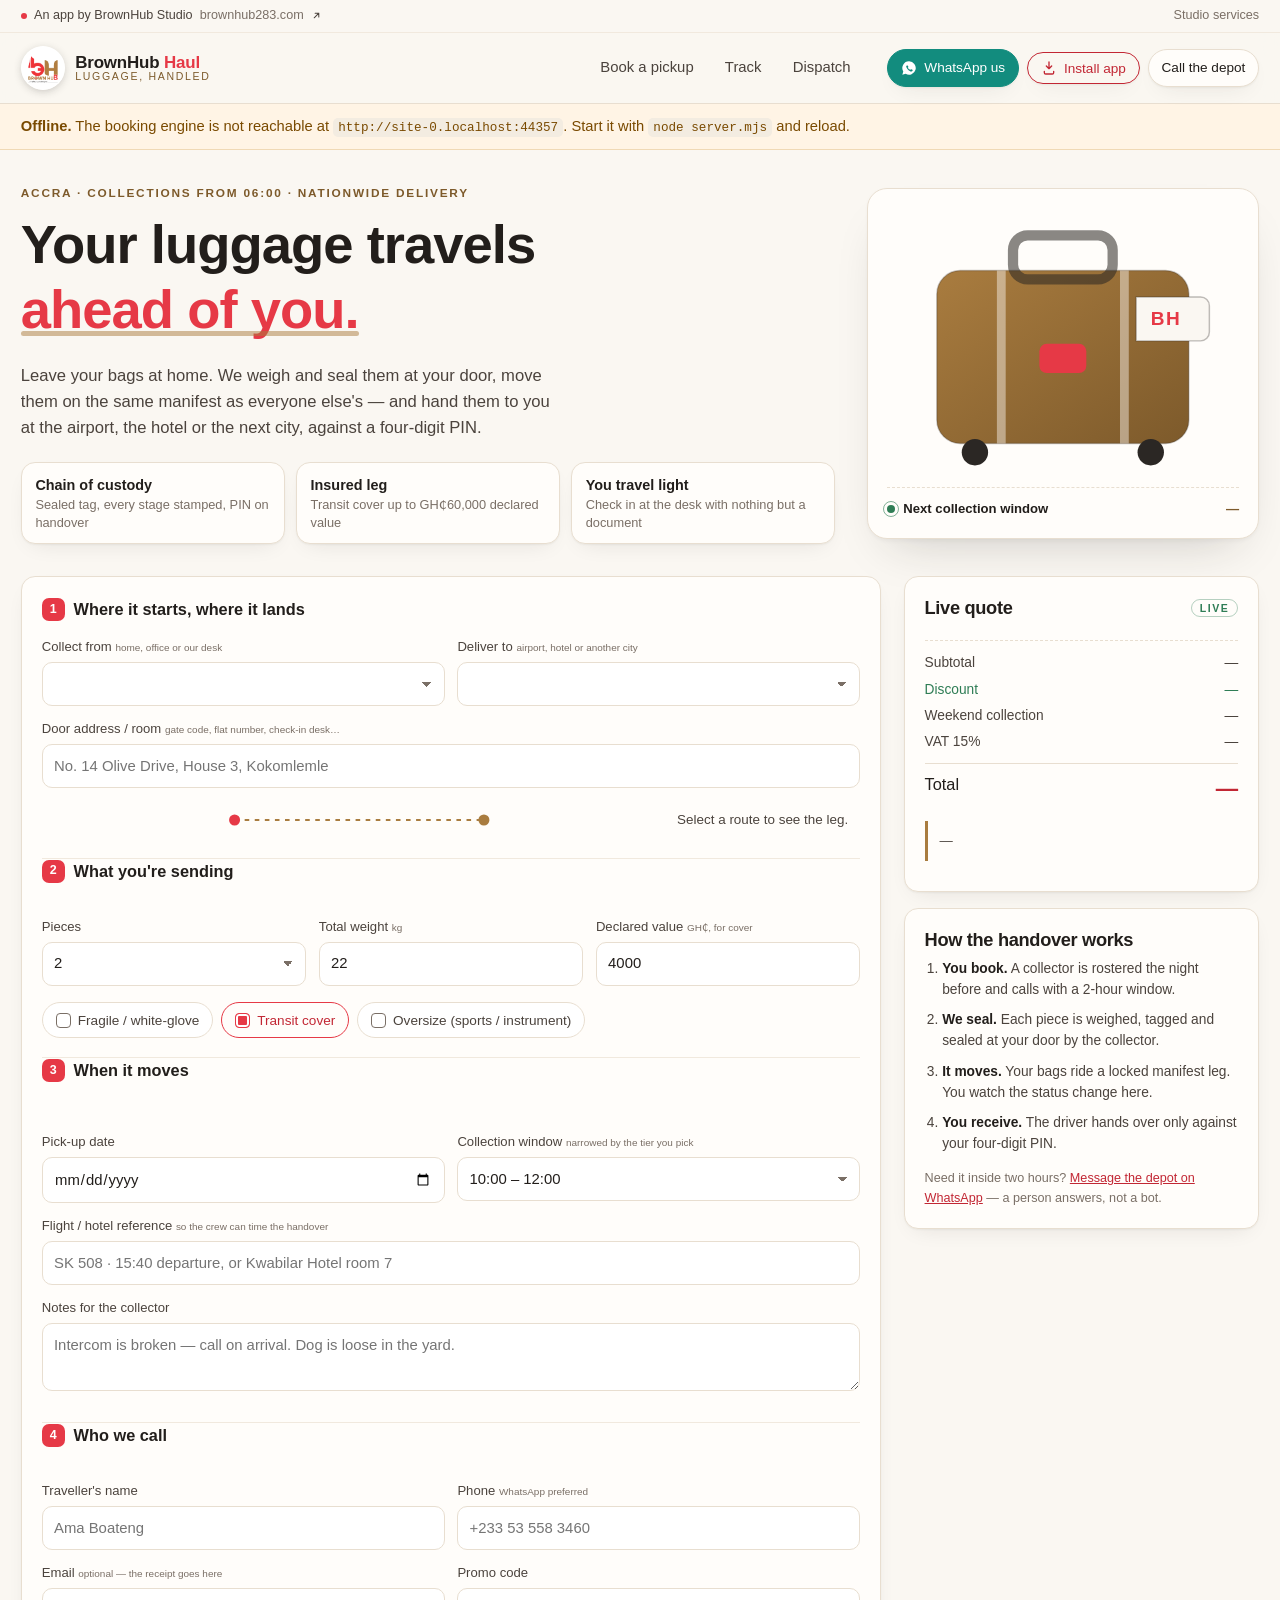
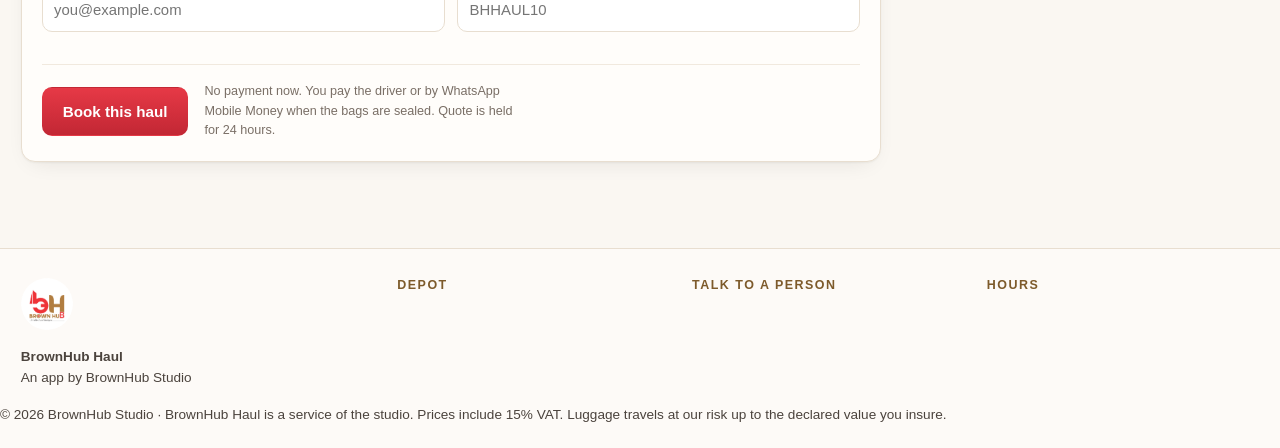
==== index.html @ cf941b43 "Ship BrownHub Haul as a deployable app The app was running on the depot Mac behind a quick tunnel; t" ====
<!DOCTYPE html>
<html lang="en">
<head>
<meta charset="utf-8">
<meta name="viewport" content="width=device-width, initial-scale=1, viewport-fit=cover">
<title>BrownHub Haul — an app by BrownHub Studio</title>
<meta name="description" content="BrownHub Haul collects your luggage from your home in Accra and delivers it to your destination — airport, hotel or another city. Live quote, tracking code and PIN-verified handover.">
<meta name="theme-color" content="#c82027">
<meta name="application-name" content="BrownHub Haul">
<meta name="apple-mobile-web-app-capable" content="yes">
<meta name="mobile-web-app-capable" content="yes">
<meta name="apple-mobile-web-app-status-bar-style" content="default">
<meta name="apple-mobile-web-app-title" content="BrownHub Haul">
<link rel="icon" href="assets/logo.png">
<link rel="apple-touch-icon" sizes="180x180" href="assets/icons/apple-touch-icon.png">
<link rel="manifest" href="site.webmanifest">
<link rel="stylesheet" href="styles/app.css">
<!--BRAND-->
</head>
<body>
<a class="skip" href="#main">Skip to content</a>

<!-- Haul is an app of BrownHub Studio: the strip names the studio and links back
     to its site. Both the words and the URL are filled from /api/config, which the
     server syncs from the studio's own site at boot. -->
<div class="parentbar" id="parentbar">
  <div class="wrap parentbar-in">
    <a class="studio-link" id="studio-link" href="https://www.brownhub283.com/" target="_blank" rel="noopener">
      <span class="dot" aria-hidden="true"></span>
      <span id="studio-attribution">An app by BrownHub Studio</span>
      <span class="studio-host" id="studio-host">brownhub283.com</span>
      <svg viewBox="0 0 24 24" width="11" height="11" aria-hidden="true"><path fill="none" stroke="currentColor" stroke-width="2.2" stroke-linecap="round" stroke-linejoin="round" d="M7 17 17 7M9 7h8v8"/></svg>
    </a>
    <a class="studio-services" id="studio-services" href="https://www.brownhub283.com/services.html" target="_blank" rel="noopener">Studio services</a>
  </div>
</div>

<header class="topbar">
  <div class="wrap topbar-in">
    <a class="brand" href="#/book">
      <img src="assets/logo.png" alt="" width="44" height="44">
      <span class="brand-txt">
        <strong>BrownHub <em>Haul</em></strong>
        <small>luggage, handled</small>
      </span>
    </a>
    <nav class="tabs" id="tabs" aria-label="Sections">
      <a href="#/book" data-tab="book">Book a pickup</a>
      <a href="#/track" data-tab="track">Track</a>
      <a href="#/dispatch" data-tab="dispatch">Dispatch</a>
    </nav>
    <div class="topbar-side">
      <a class="pill wa" id="wa-top" href="#" target="_blank" rel="noopener">
        <svg viewBox="0 0 24 24" aria-hidden="true"><path fill="currentColor" d="M12 2a10 10 0 0 0-8.6 15.1L2 22l5-1.4A10 10 0 1 0 12 2Zm5.3 14.1c-.2.6-1.3 1.2-1.8 1.2-.5 0-1.8-.2-3.7-1.6a12 12 0 0 1-3.7-4.7c-.3-.7-.4-1.6 0-2.2.2-.4.6-.7.9-.7h.7c.2 0 .4 0 .6.5l.7 1.6c.1.3 0 .5-.2.7l-.4.5c-.2.2-.1.4 0 .6a8 8 0 0 0 3.3 2.7c.3.1.4.1.6-.1l.6-.7c.2-.2.4-.2.6-.1l1.6.8c.3.2.4.3.4.5 0 .1 0 .4-.1.7Z"/></svg>
        WhatsApp us
      </a>
      <button class="pill install" id="install-app" type="button" hidden aria-expanded="false" aria-controls="install-sheet" aria-label="Install BrownHub Haul" title="Install BrownHub Haul">
        <svg viewBox="0 0 24 24" aria-hidden="true"><path fill="none" stroke="currentColor" stroke-width="2" stroke-linecap="round" stroke-linejoin="round" d="M12 3v10m0 0 4-4m-4 4-4-4M5 17v2a2 2 0 0 0 2 2h10a2 2 0 0 0 2-2v-2"/></svg>
        <span>Install app</span>
      </button>
      <a class="pill" id="call-top" href="#" >Call the depot</a>
    </div>
  </div>
</header>

<div class="offline" id="offline" hidden>
  <strong>Offline.</strong> The booking engine is not reachable at
  <code id="api-host"></code>. Start it with <code>node server.mjs</code> and reload.
</div>

<main class="wrap" id="main">

  <!-- ————————————————————————— BOOK ————————————————————————— -->
  <section class="view" id="view-book" data-view="book">
    <div class="hero">
      <div class="hero-copy">
        <p class="eyebrow">Accra · collections from 06:00 · nationwide delivery</p>
        <h1>Your luggage travels<br><em>ahead of you.</em></h1>
        <p class="lede">
          Leave your bags at home. We weigh and seal them at your door, move them on the
          same manifest as everyone else's — and hand them to you at the airport, the hotel or the next
          city, against a four-digit PIN.
        </p>
        <ul class="hero-facts">
          <li><b>Chain of custody</b><span>Sealed tag, every stage stamped, PIN on handover</span></li>
          <li><b>Insured leg</b><span>Transit cover up to GH₵60,000 declared value</span></li>
          <li><b>You travel light</b><span>Check in at the desk with nothing but a document</span></li>
        </ul>
      </div>
      <div class="hero-card" aria-hidden="true">
        <svg class="suitcase" viewBox="0 0 240 180">
          <defs>
            <linearGradient id="gs" x1="0" y1="0" x2="1" y2="1">
              <stop offset="0" stop-color="#a97c3f"/><stop offset="1" stop-color="#7d5a2b"/>
            </linearGradient>
          </defs>
          <rect x="34" y="42" width="172" height="118" rx="16" fill="url(#gs)"/>
          <rect x="34" y="42" width="172" height="118" rx="16" fill="none" stroke="#2b2724" stroke-opacity=".25"/>
          <rect x="86" y="18" width="68" height="30" rx="10" fill="none" stroke="#2b2724" stroke-width="7" stroke-opacity=".55"/>
          <path d="M78 42v118M162 42v118" stroke="#faf7f2" stroke-opacity=".45" stroke-width="6"/>
          <rect x="104" y="92" width="32" height="20" rx="5" fill="#e63946"/>
          <circle cx="60" cy="166" r="9" fill="#2b2724"/><circle cx="180" cy="166" r="9" fill="#2b2724"/>
          <path class="tag" d="M170 60h44a6 6 0 0 1 6 6v18a6 6 0 0 1-6 6h-44z" fill="#faf7f2" stroke="#2b2724" stroke-opacity=".3"/>
          <text x="180" y="79" class="tag-txt" fill="#e63946">BH</text>
        </svg>
        <div class="hero-strip">
          <span class="dot live"></span><b id="hero-next">Next collection window</b><span id="hero-window">—</span>
        </div>
      </div>
    </div>

    <div class="split">
      <form class="card form" id="book-form" novalidate>
        <fieldset>
          <legend><span class="step">1</span> Where it starts, where it lands</legend>
          <div class="grid-2">
            <label class="field">
              <span>Collect from <small>home, office or our desk</small></span>
              <select name="fromId" id="fromId" required></select>
            </label>
            <label class="field">
              <span>Deliver to <small>airport, hotel or another city</small></span>
              <select name="toId" id="toId" required></select>
            </label>
          </div>
          <label class="field">
            <span>Door address / room <small>gate code, flat number, check-in desk…</small></span>
            <input type="text" name="address" id="address" placeholder="No. 14 Olive Drive, House 3, Kokomlemle" autocomplete="street-address">
          </label>
          <div class="legline" id="legline">
            <svg viewBox="0 0 300 24" class="route" aria-hidden="true">
              <line x1="14" y1="12" x2="286" y2="12" stroke="currentColor" stroke-width="2" stroke-dasharray="5 6"/>
              <circle cx="14" cy="12" r="6" fill="#e63946"/><circle cx="286" cy="12" r="6" fill="#a97c3f"/>
            </svg>
            <span id="leg-txt">Select a route to see the leg.</span>
          </div>
        </fieldset>

        <fieldset>
          <legend><span class="step">2</span> What you're sending</legend>
          <div class="grid-3">
            <label class="field">
              <span>Pieces</span>
              <select name="pieces" id="pieces">
                <option>1</option><option selected>2</option><option>3</option>
                <option>4</option><option>5</option><option>6</option>
              </select>
            </label>
            <label class="field">
              <span>Total weight <small>kg</small></span>
              <input type="number" name="weightKg" id="weightKg" min="1" max="240" step="1" value="22" inputmode="numeric">
            </label>
            <label class="field">
              <span>Declared value <small>GH₵, for cover</small></span>
              <input type="number" name="declaredValue" id="declaredValue" min="0" step="100" value="4000" inputmode="numeric">
            </label>
          </div>
          <div class="chips" role="group" aria-label="Handling">
            <label class="chip"><input type="checkbox" name="fragile" id="fragile"><span>Fragile / white-glove</span></label>
            <label class="chip"><input type="checkbox" name="insurance" id="insurance" checked><span>Transit cover</span></label>
            <label class="chip"><input type="checkbox" name="oversize" id="oversize"><span>Oversize (sports / instrument)</span></label>
          </div>
        </fieldset>

        <fieldset>
          <legend><span class="step">3</span> When it moves</legend>
          <div class="services" id="services" role="radiogroup" aria-label="Service level"></div>
          <div class="grid-2">
            <label class="field">
              <span>Pick-up date</span>
              <input type="date" name="pickupDate" id="pickupDate">
            </label>
            <label class="field">
              <span>Collection window <small id="window-note">narrowed by the tier you pick</small></span>
              <select name="pickupWindow" id="pickupWindow">
                <option>06:00 – 08:00</option><option>08:00 – 10:00</option>
                <option selected>10:00 – 12:00</option><option>12:00 – 14:00</option>
                <option>14:00 – 16:00</option><option>16:00 – 18:00</option>
                <option>18:00 – 20:00</option><option>20:00 – 22:00</option>
              </select>
            </label>
          </div>
          <label class="field">
            <span>Flight / hotel reference <small>so the crew can time the handover</small></span>
            <input type="text" name="reference" id="reference" placeholder="SK 508 · 15:40 departure, or Kwabilar Hotel room 7">
          </label>
          <label class="field">
            <span>Notes for the collector</span>
            <textarea name="notes" id="notes" rows="2" placeholder="Intercom is broken — call on arrival. Dog is loose in the yard."></textarea>
          </label>
        </fieldset>

        <fieldset>
          <legend><span class="step">4</span> Who we call</legend>
          <div class="grid-2">
            <label class="field">
              <span>Traveller's name</span>
              <input type="text" name="customerName" id="customerName" autocomplete="name" placeholder="Ama Boateng" required>
            </label>
            <label class="field">
              <span>Phone <small>WhatsApp preferred</small></span>
              <input type="tel" name="customerPhone" id="customerPhone" autocomplete="tel" placeholder="+233 53 558 3460" required>
            </label>
          </div>
          <div class="grid-2">
            <label class="field">
              <span>Email <small>optional — the receipt goes here</small></span>
              <input type="email" name="customerEmail" id="customerEmail" autocomplete="email" placeholder="you@example.com">
            </label>
            <label class="field">
              <span>Promo code</span>
              <input type="text" name="promo" id="promo" placeholder="BHHAUL10" autocapitalize="characters">
            </label>
          </div>
        </fieldset>

        <div class="form-foot">
          <button type="submit" class="btn primary" id="submit-btn">Book this haul</button>
          <p class="fineprint">No payment now. You pay the driver or by WhatsApp Mobile Money when the
            bags are sealed. Quote is held for 24 hours.</p>
        </div>
        <div class="errors" id="book-errors" role="alert" hidden></div>
      </form>

      <aside class="summary" id="summary" aria-live="polite">
        <div class="card price">
          <h2>Live quote</h2>
          <ul class="lines" id="price-lines"></ul>
          <div class="price-total">
            <div><span>Subtotal</span><b id="t-sub">—</b></div>
            <div class="disc" id="row-disc" hidden><span id="t-promo">Discount</span><b id="t-disc">—</b></div>
            <div id="row-weekend" hidden><span>Weekend collection</span><b id="t-weekend">—</b></div>
            <div><span>VAT 15%</span><b id="t-vat">—</b></div>
            <div class="grand"><span>Total</span><b id="t-total">—</b></div>
          </div>
          <p class="sla" id="sla-note">—</p>
          <ul class="warns" id="warns"></ul>
        </div>
        <div class="card how">
          <h2>How the handover works</h2>
          <ol>
            <li><b>You book.</b> A collector is rostered the night before and calls with a 2-hour window.</li>
            <li><b>We seal.</b> Each piece is weighed, tagged and sealed at your door by the collector.</li>
            <li><b>It moves.</b> Your bags ride a locked manifest leg. You watch the status change here.</li>
            <li><b>You receive.</b> The driver hands over only against your four-digit PIN.</li>
          </ol>
          <p class="fineprint">Need it inside two hours? <a id="wa-inline" href="#" target="_blank" rel="noopener">Message the depot on WhatsApp</a> — a person answers, not a bot.</p>
        </div>
      </aside>
    </div>

    <div class="modal" id="confirm" hidden>
      <div class="modal-card" role="dialog" aria-modal="true" aria-labelledby="confirm-h">
        <button class="x" data-close aria-label="Close">×</button>
        <p class="tick">Booking confirmed</p>
        <h2 id="confirm-h">Your haul is on the manifest</h2>
        <p class="conf-lead" id="conf-lead"></p>
        <div class="conf-grid">
          <div><span>Tracking code</span><b class="code" id="conf-code">—</b></div>
          <div><span>Handover PIN</span><b class="code pin" id="conf-pin">—</b></div>
          <div><span>Collect</span><b id="conf-when">—</b></div>
          <div><span>Total</span><b id="conf-total">—</b></div>
        </div>
        <p class="fineprint">Keep the PIN private — it is the only thing the driver checks before releasing the bags.</p>
        <div class="conf-actions">
          <a class="btn primary" id="conf-wa" href="#" target="_blank" rel="noopener">Send details on WhatsApp</a>
          <button class="btn" data-close>Book another</button>
          <button class="btn ghost" id="conf-track">Track this haul</button>
        </div>
      </div>
    </div>
  </section>

  <!-- ————————————————————————— TRACK ————————————————————————— -->
  <section class="view" id="view-track" data-view="track" hidden>
    <div class="page-head">
      <h1>Where is my luggage?</h1>
      <p>Enter the code on your booking receipt — it looks like <button class="linklike" id="demo-fill">BH-D3MO24</button>.</p>
    </div>
    <form class="search" id="track-form">
      <input type="text" id="track-code" name="code" placeholder="BH-XXXXXX" autocomplete="off" autocapitalize="characters" spellcheck="false">
      <button class="btn primary" type="submit">Track it</button>
    </form>
    <div id="track-out" class="track-out"></div>
  </section>

  <!-- ————————————————————————— DISPATCH ————————————————————————— -->
  <section class="view" id="view-dispatch" data-view="dispatch" hidden>
    <div class="page-head">
      <h1>Dispatch board</h1>
      <p>The crew's view: every haul on the manifest, its stage, and the PIN check at the door.</p>
    </div>
    <div class="lockbar" id="lockbar"></div>
    <div class="stats" id="stats"></div>
    <div class="board-tools">
      <div class="seg" id="status-filter" role="group" aria-label="Filter shipments by status"></div>
      <input type="search" id="board-q" placeholder="Search code, traveller or place…" aria-label="Search shipments">
    </div>
    <div class="board" id="board"></div>
  </section>
</main>

<!-- Install is per-platform (Android has a prompt, iPhone has a recipe), so the
     instruction sheet is built in the browser, never assumed in this markup. -->
<div class="modal" id="install-sheet" hidden>
  <div class="modal-card install-card" role="dialog" aria-modal="true" aria-labelledby="install-h">
    <button class="x" id="install-close" aria-label="Close">×</button>
    <p class="tick">Install</p>
    <h2 id="install-h">Keep Haul on your home screen</h2>
    <p class="conf-lead" id="install-lead"></p>
    <ol class="install-steps" id="install-steps"></ol>
    <p class="fineprint" id="install-note"></p>
  </div>
</div>

<footer class="foot">
  <div class="wrap foot-in">
    <div>
      <a class="foot-brand" id="foot-brand" href="https://www.brownhub283.com/" target="_blank" rel="noopener">
        <img src="assets/logo.png" alt="BrownHub" width="52" height="52">
        <p><strong>BrownHub Haul</strong><br><span id="foot-attribution">An app by BrownHub Studio</span></p>
      </a>
      <p class="foot-studio" id="foot-studio"></p>
    </div>
    <div>
      <h3>Depot</h3>
      <p id="foot-depot"></p>
    </div>
    <div>
      <h3>Talk to a person</h3>
      <p id="foot-contact"></p>
    </div>
    <div>
      <h3>Hours</h3>
      <p id="foot-hours"></p>
    </div>
  </div>
  <p class="wrap copy">© <span id="year">2026</span> <span id="copy-parent">BrownHub Studio</span> · BrownHub Haul is a service of the studio. Prices include 15% VAT. Luggage travels at our risk up to the declared value you insure.</p>
</footer>

<script type="module" src="app/js/main.mjs"></script>
</body>
</html>
---- styles/app.css ----
/* =====================================================================
   BrownHub Haul — brand sheet
   The values below are the *fallback* palette. The studio's own tokens are
   fetched from brownhub283.com at boot and injected into <head> as
   #brand-tokens, so the app wears BrownHub Studio's colours and not a
   second red invented for it. Poppins stays the product face (installed on
   the machine, no webfont).
   ===================================================================== */
:root{
  --red:#e63946; --red-d:#c22734; --brown:#a97c3f; --brown-d:#7d5a2b;
  --ink:#221e1b; --ink-2:#4b433d; --ink-3:#7a6f66;
  --paper:#faf7f2; --card:#fffdfa; --line:#e8ded0; --line-2:#f1e9de;
  --ok:#2f7d55; --warn:#b26a00; --bad:#c22734;
  --r:14px; --r-s:calc(var(--r) - 4px); /* follows the studio's radius when the token is injected */
  --sh:0 1px 2px rgba(34,30,27,.05), 0 8px 24px -12px rgba(34,30,27,.14);
  --sh-l:0 2px 4px rgba(34,30,27,.04), 0 24px 48px -24px rgba(34,30,27,.22);
  --sans:"Poppins","Helvetica Neue",Helvetica,Arial,system-ui,sans-serif;
}
*{box-sizing:border-box}
html,body{margin:0;padding:0}
body{
  font-family:var(--sans); color:var(--ink); background:var(--paper);
  -webkit-font-smoothing:antialiased; line-height:1.55; font-size:16px;
  background-image:
    radial-gradient(760px 420px at 88% -8%, rgba(var(--red-rgb),.10), transparent 62%),
    radial-gradient(620px 380px at 4% 4%, rgba(var(--brown-rgb),.12), transparent 60%);
  background-repeat:no-repeat;
}
h1,h2,h3{line-height:1.18; margin:0 0 .4em; letter-spacing:-.018em; font-weight:600}
h1{font-size:clamp(1.7rem,1.2rem + 1.6vw,2.35rem)}
h2{font-size:1.14rem}
p{margin:0 0 1em}
a{color:var(--red-d)}
small{font-weight:400;color:var(--ink-3);font-size:.76em}
b,strong{font-weight:600}
code{font-family:ui-monospace,SFMono-Regular,Menlo,monospace;font-size:.86em;background:#f3ece1;padding:.15em .4em;border-radius:5px}
.wrap{width:min(1240px,100% - 2.6rem);margin-inline:auto}
.skip{position:absolute;left:-9999px}.skip:focus{left:1rem;top:1rem;z-index:99;background:#fff;padding:.5rem .8rem;border-radius:8px}
:focus-visible{outline:3px solid rgba(var(--red-rgb),.45);outline-offset:2px;border-radius:6px}

/* ——— the studio that ships this app ——— */
.parentbar{background:var(--paper);border-bottom:1px solid var(--line-2);position:relative;z-index:30} /* under the sticky topbar (40), never over it */
.parentbar-in{display:flex;align-items:center;gap:.7rem;min-height:32px;padding:.38rem 0;font-size:.79rem}
.studio-link{display:inline-flex;align-items:center;gap:.45rem;text-decoration:none;color:var(--ink-2);font-weight:500;min-width:0}
.studio-link:hover{color:var(--red-d)}
.studio-link .dot{flex:none;width:6px;height:6px;border-radius:50%;background:var(--red);box-shadow:0 0 0 3px rgba(var(--red-rgb),.14)}
.studio-host{color:var(--ink-3);font-weight:400;white-space:nowrap}
.studio-services{margin-left:auto;color:var(--ink-3);text-decoration:none;white-space:nowrap;font-weight:500}
.studio-services:hover{color:var(--red-d)}
.foot-brand{display:block;text-decoration:none;color:inherit}
.foot-brand:hover strong{color:var(--red-d)}
.foot-studio{font-size:.8rem;line-height:1.5}

/* ——— top bar ——— */
.topbar{position:sticky;top:0;z-index:40;background:rgba(250,247,242,.86);backdrop-filter:blur(14px) saturate(140%);-webkit-backdrop-filter:blur(14px) saturate(140%);border-bottom:1px solid var(--line)}
.topbar-in{display:flex;align-items:center;gap:1.4rem;min-height:70px;flex-wrap:wrap}
.brand{display:flex;align-items:center;gap:.65rem;text-decoration:none;color:var(--ink)}
.brand img{border-radius:50%;box-shadow:0 2px 10px -2px rgba(34,30,27,.3)}
.brand-txt{display:flex;flex-direction:column;line-height:1.05}
.brand-txt strong{font-size:1.06rem;font-weight:600;letter-spacing:-.01em}
.brand-txt em{font-style:normal;color:var(--red)}
.brand-txt small{font-size:.66rem;letter-spacing:.16em;text-transform:uppercase;color:var(--brown-d)}
.tabs{display:flex;gap:.15rem;margin-left:auto;min-width:0;overflow:auto}
.tabs a{position:relative;text-decoration:none;color:var(--ink-2);font-size:.93rem;font-weight:500;padding:.55rem .9rem;border-radius:9px;white-space:nowrap}
.tabs a:hover{background:#fff;box-shadow:var(--sh)}
.tabs a[aria-current="page"]{color:var(--red-d);background:#fff;box-shadow:var(--sh)}
.tabs a[aria-current="page"]::after{content:"";position:absolute;left:.9rem;right:.9rem;bottom:3px;height:2px;background:var(--red);border-radius:2px}
.topbar-side{display:flex;gap:.5rem;align-items:center}
.pill{display:inline-flex;align-items:center;gap:.45rem;font-size:.85rem;font-weight:500;text-decoration:none;color:var(--ink);border:1px solid var(--line);background:var(--card);padding:.45rem .8rem;border-radius:999px;box-shadow:var(--sh)}
.pill svg{width:16px;height:16px}
.pill.wa{color:#fff;background:#128c7e;border-color:#128c7e}
.pill.wa:hover{background:#0d6f66}
.pill.install{color:var(--red-d);border-color:rgba(var(--red-rgb),.35);background:rgba(var(--red-rgb),.06)}
.pill.install:hover{border-color:var(--red);background:rgba(var(--red-rgb),.11)}
.pill:hover{border-color:var(--brown)}
.offline{background:#fff4e5;border-bottom:1px solid #f0d9b5;color:#7a4a00;padding:.7rem 0;font-size:.92rem}
.offline .wrap,.offline{width:100%}
.offline{padding-left:max(1.3rem,calc((100vw - 1240px)/2));padding-right:1.3rem}

main{padding:2.1rem 0 3.4rem;min-height:60vh}
.view{animation:rise .32s ease both}
@keyframes rise{from{opacity:0;transform:translateY(7px)}to{opacity:1;transform:none}}
.page-head{max-width:62ch;margin-bottom:1.1rem}
.page-head p{color:var(--ink-2)}

/* ——— hero ——— */
.hero{display:grid;grid-template-columns:minmax(0,1.35fr) minmax(300px,.65fr);gap:2rem;align-items:center;margin-bottom:2rem}
.eyebrow{font-size:.74rem;letter-spacing:.15em;text-transform:uppercase;color:var(--brown-d);font-weight:600;margin-bottom:.7rem}
.hero h1{font-size:clamp(2.1rem,1.3rem + 2.9vw,3.4rem);font-weight:600}
.hero h1 em{font-style:normal;color:var(--red);position:relative}
.hero h1 em::after{content:"";position:absolute;left:0;right:0;bottom:.07em;height:.09em;background:var(--brown);opacity:.5;border-radius:3px}
.lede{font-size:1.04rem;color:var(--ink-2);max-width:58ch}
.hero-facts{list-style:none;display:grid;grid-template-columns:repeat(auto-fit,minmax(180px,1fr));gap:.7rem;margin:1.3rem 0 0;padding:0}
.hero-facts li{background:var(--card);border:1px solid var(--line);border-radius:var(--r);padding:.7rem .85rem;box-shadow:var(--sh)}
.hero-facts b{display:block;font-size:.9rem}
.hero-facts span{font-size:.8rem;color:var(--ink-3);line-height:1.4;display:block}
.hero-card{background:var(--card);border:1px solid var(--line);border-radius:20px;box-shadow:var(--sh-l);padding:1.2rem;display:flex;flex-direction:column;gap:.9rem}
.suitcase{width:100%;height:auto}
.tag-txt{font-family:var(--sans);font-size:13px;font-weight:600;letter-spacing:.08em}
.tag{animation:swing 4.2s ease-in-out infinite;transform-origin:170px 60px}
@keyframes swing{0%,100%{transform:rotate(-1.5deg)}50%{transform:rotate(1.5deg)}}
.hero-strip{display:flex;align-items:center;gap:.5rem;font-size:.82rem;color:var(--ink-2);border-top:1px dashed var(--line);padding-top:.7rem}
.hero-strip b{color:var(--ink)}
.hero-strip span:last-child{margin-left:auto;font-weight:600;color:var(--brown-d)}
.dot{width:8px;height:8px;border-radius:50%;background:var(--ok);flex:none;position:relative}
.dot.live{background:var(--ok)}
.dot.live::after{content:"";position:absolute;inset:-4px;border-radius:50%;border:1px solid var(--ok);opacity:.6;animation:ping 1.9s ease-out infinite}
@keyframes ping{0%{transform:scale(.6);opacity:.7}100%{transform:scale(1.7);opacity:0}}

/* ——— cards / split ——— */
/* min-width:0 everywhere a child lands in a 1fr track or flex row — a grid item
   refuses to shrink below its min-content, and one long <option> label or the
   route strip then pushes the whole page wider than the phone. */
.split{display:grid;grid-template-columns:minmax(0,1.5fr) minmax(310px,.62fr);gap:1.4rem;align-items:start}
.split>*,.grid-2>*,.grid-3>*,.hero>*,.summary>*,.track-card>*,.stats>*{min-width:0}
.card{background:var(--card);border:1px solid var(--line);border-radius:var(--r);box-shadow:var(--sh);padding:1.25rem}
.form fieldset{border:0;margin:0;padding:0 0 1.15rem;border-bottom:1px solid var(--line-2)}
.form fieldset+fieldset{padding-top:1.15rem}
.form legend{font-weight:600;font-size:1.02rem;display:flex;align-items:center;gap:.55rem;margin-bottom:.9rem;padding:0}
.step{display:grid;place-items:center;width:23px;height:23px;border-radius:7px;background:var(--red);color:#fff;font-size:.78rem;font-weight:600;flex:none}
.grid-2{display:grid;grid-template-columns:1fr 1fr;gap:.8rem}
.grid-3{display:grid;grid-template-columns:repeat(3,1fr);gap:.8rem}
.field{display:flex;flex-direction:column;gap:.3rem;margin-bottom:.8rem}
.field>span{font-size:.82rem;font-weight:500;color:var(--ink-2)}
.field input,.field select,.field textarea{
  min-width:0;width:100%;text-overflow:ellipsis;
  font:inherit;font-size:.93rem;color:var(--ink);background:#fff;border:1px solid var(--line);
  border-radius:var(--r-s);padding:.6rem .7rem;width:100%;transition:border-color .14s,box-shadow .14s}
.field textarea{resize:vertical;min-height:56px}
.field input:hover,.field select:hover{border-color:var(--brown)}
.field input:focus,.field select:focus,.field textarea:focus{outline:0;border-color:var(--red);box-shadow:0 0 0 3px rgba(var(--red-rgb),.14)}
.field select{appearance:none;background-image:linear-gradient(45deg,transparent 50%,var(--ink-3) 50%),linear-gradient(135deg,var(--ink-3) 50%,transparent 50%);
  background-position:calc(100% - 17px) 50%,calc(100% - 12px) 50%;background-size:5px 5px,5px 5px;background-repeat:no-repeat;padding-right:2rem}
.legline{display:flex;align-items:center;gap:.8rem;flex-wrap:wrap;color:var(--brown);font-size:.84rem;background:linear-gradient(90deg,rgba(var(--red-rgb),.07),rgba(var(--brown-rgb),.07));border-radius:var(--r-s);padding:.5rem .75rem}
/* An <svg> that carries only a viewBox has an INTRINSIC width (300px here). Left
   alone it behaves like a 300px-wide replaced element: it refuses to shrink, and a
   320px phone page scrolls sideways. basis 0 + width:100% hands the sizing to the
   flex/grid track, and `meet` scaling keeps the two stop-dots round as it narrows. */
.legline .route,.route-strip .route{display:block;flex:1 1 0;width:100%;max-width:100%;min-width:0;height:22px;color:var(--brown)}
.legline span{color:var(--ink-2);font-weight:500}
.chips{display:flex;flex-wrap:wrap;gap:.5rem;margin-top:.2rem}
.chip{min-width:0}
.chip span{min-width:0;overflow-wrap:anywhere}
.chip{position:relative}
.chip input{position:absolute;opacity:0;inset:0;cursor:pointer}
.chip span{display:inline-flex;align-items:center;gap:.45rem;font-size:.85rem;border:1px solid var(--line);background:#fff;border-radius:999px;padding:.42rem .8rem;cursor:pointer;transition:.14s;color:var(--ink-2)}
.chip span::before{content:"";width:13px;height:13px;border-radius:4px;border:1.5px solid var(--ink-3);flex:none;transition:.14s}
.chip input:hover+span{border-color:var(--brown)}
.chip input:checked+span{border-color:var(--red);color:var(--red-d);background:rgba(var(--red-rgb),.06);font-weight:500}
.chip input:checked+span::before{background:var(--red);border-color:var(--red);box-shadow:inset 0 0 0 2px #fff}
.chip input:focus-visible+span{box-shadow:0 0 0 3px rgba(var(--red-rgb),.25)}

.services{display:grid;grid-template-columns:repeat(3,1fr);gap:.6rem;margin-bottom:1rem}
.svc{cursor:pointer;border:1px solid var(--line);border-radius:var(--r-s);background:#fff;padding:.7rem .8rem;display:flex;flex-direction:column;gap:.2rem;transition:.16s;position:relative}
.svc:hover{border-color:var(--brown);transform:translateY(-1px)}
.svc input{position:absolute;opacity:0}
.svc b{font-size:.94rem}
.svc i{font-style:normal;font-size:.76rem;color:var(--brown-d);font-weight:600;letter-spacing:.03em}
.svc p{font-size:.78rem;color:var(--ink-3);margin:0;line-height:1.42}
.svc .amt{font-size:.8rem;font-weight:600;color:var(--ink)}
.svc.on{border-color:var(--red);background:rgba(var(--red-rgb),.05);box-shadow:0 0 0 1px var(--red) inset,var(--sh)}
.svc.on b{color:var(--red-d)}

.form-foot{display:flex;align-items:center;gap:1rem;flex-wrap:wrap;padding-top:1.1rem}
.btn{font:inherit;font-weight:600;font-size:.95rem;border-radius:var(--r-s);border:1px solid var(--line);background:#fff;color:var(--ink);padding:.72rem 1.25rem;cursor:pointer;transition:.15s;box-shadow:var(--sh)}
.btn:hover{border-color:var(--brown);transform:translateY(-1px)}
.btn.primary{background:linear-gradient(180deg,var(--red),var(--red-d));color:#fff;border-color:transparent;box-shadow:0 8px 20px -10px rgba(var(--red-rgb),.75)}
.btn.primary:hover{filter:brightness(1.05)}
.btn.primary:disabled{opacity:.55;cursor:progress;transform:none}
.btn.ghost{background:transparent;box-shadow:none}
.btn.sm{font-size:.82rem;padding:.42rem .75rem;border-radius:8px}
.fineprint{font-size:.79rem;color:var(--ink-3);margin:0;max-width:46ch}
.errors{margin-top:.8rem;background:#fdeceb;border:1px solid #f3c2bd;color:#8f1d28;border-radius:var(--r-s);padding:.7rem .9rem;font-size:.87rem}
.errors ul{margin:.3rem 0 0;padding-left:1.1rem}

/* ——— live quote panel ——— */
.summary{position:sticky;top:86px;display:flex;flex-direction:column;gap:1rem;min-width:0}
.price h2{display:flex;align-items:center;justify-content:space-between}
.price h2::after{content:"live";font-size:.66rem;letter-spacing:.14em;text-transform:uppercase;color:var(--ok);border:1px solid rgba(47,125,85,.35);border-radius:999px;padding:.1rem .5rem;font-weight:600}
.lines{list-style:none;margin:0 0 .9rem;padding:0;display:flex;flex-direction:column;gap:.34rem}
.lines li{display:flex;justify-content:space-between;gap:.8rem;font-size:.86rem;color:var(--ink-2)}
.lines li b{font-weight:500;color:var(--ink);font-variant-numeric:tabular-nums}
.lines li.is-service b{color:var(--red-d)}
.price-total{border-top:1px dashed var(--line);padding-top:.7rem;display:flex;flex-direction:column;gap:.3rem}
.price-total>div{display:flex;justify-content:space-between;font-size:.86rem;color:var(--ink-2)}
.price-total b{font-variant-numeric:tabular-nums;font-weight:500}
.price-total .disc{color:var(--ok)}
.price-total .grand{border-top:1px solid var(--line);margin-top:.35rem;padding-top:.55rem;font-size:1.02rem;color:var(--ink)}
.price-total .grand b{font-weight:600;font-size:1.4rem;color:var(--red-d)}
.sla{background:rgba(var(--brown-rgb),.1);border-left:3px solid var(--brown);border-radius:0 8px 8px 0;padding:.6rem .75rem;font-size:.83rem;color:var(--ink-2);margin:.9rem 0 0}
.warns{list-style:none;margin:.6rem 0 0;padding:0;display:flex;flex-direction:column;gap:.35rem}
.warns li{font-size:.79rem;color:#7a4a00;background:#fff7e8;border-radius:8px;padding:.4rem .6rem}
.how ol{margin:0;padding-left:1.1rem;display:flex;flex-direction:column;gap:.55rem}
.how li{font-size:.86rem;color:var(--ink-2)}
.how b{color:var(--ink)}
.how p{margin:.9rem 0 0}

/* ——— confirmation ——— */
.modal{position:fixed;inset:0;background:rgba(34,30,27,.5);display:grid;place-items:center;padding:1.2rem;z-index:60;backdrop-filter:blur(3px)}
.modal[hidden]{display:none}
.modal-card{background:var(--card);border-radius:18px;box-shadow:var(--sh-l);max-width:520px;width:100%;padding:1.6rem;position:relative;animation:pop .3s cubic-bezier(.2,.9,.3,1.2) both}
@keyframes pop{from{opacity:0;transform:scale(.95) translateY(10px)}to{opacity:1;transform:none}}
.x{position:absolute;top:.6rem;right:.6rem;border:0;background:#f2ece2;width:30px;height:30px;border-radius:50%;font-size:1.15rem;cursor:pointer;color:var(--ink-2);line-height:1}
.tick{display:inline-block;font-size:.74rem;letter-spacing:.14em;text-transform:uppercase;font-weight:600;color:var(--ok);background:rgba(47,125,85,.1);padding:.25rem .6rem;border-radius:999px;margin-bottom:.5rem}
.conf-lead{font-size:.92rem;color:var(--ink-2)}
.conf-grid{display:grid;grid-template-columns:1fr 1fr;gap:.7rem;margin:1rem 0}
.conf-grid>div{border:1px solid var(--line);border-radius:var(--r-s);padding:.65rem .75rem;background:#fff}
.conf-grid span{display:block;font-size:.73rem;letter-spacing:.09em;text-transform:uppercase;color:var(--ink-3)}
.code{font-size:1.28rem;letter-spacing:.06em;font-weight:600;color:var(--red-d)}
.code.pin{color:var(--brown-d);letter-spacing:.22em}
.conf-actions{display:flex;gap:.5rem;flex-wrap:wrap;margin-top:1rem}
.install-steps{margin:1rem 0 0;padding-left:1.25rem;display:flex;flex-direction:column;gap:.5rem;font-size:.92rem;color:var(--ink-2)}
.install-steps li::marker{color:var(--red);font-weight:600}
.install-card #install-note{margin-top:1rem}

/* ——— track ——— */
.search{display:flex;gap:.6rem;max-width:520px;margin-bottom:1.4rem}
.search input{flex:1;font:inherit;font-size:1.05rem;letter-spacing:.1em;text-transform:uppercase;padding:.7rem .9rem;border:1.5px solid var(--line);border-radius:var(--r-s);background:#fff}
.search input:focus{outline:0;border-color:var(--red);box-shadow:0 0 0 3px rgba(var(--red-rgb),.14)}
.linklike{border:0;background:none;font:inherit;color:var(--brown-d);text-decoration:underline dotted;cursor:pointer;padding:0}
.track-card{display:grid;grid-template-columns:minmax(0,1fr) minmax(240px,.48fr);gap:1.2rem}
.tl{list-style:none;margin:1.2rem 0 0;padding:0;position:relative}
.tl::before{content:"";position:absolute;left:11px;top:8px;bottom:14px;width:2px;background:linear-gradient(var(--red),var(--brown) 70%,var(--line))}
.tl li{position:relative;padding:0 0 1.15rem 2.4rem}
.tl li:last-child{padding-bottom:0}
.tl .node{position:absolute;left:0;top:1px;width:24px;height:24px;border-radius:50%;background:#fff;border:2px solid var(--line);display:grid;place-items:center;font-size:.7rem;color:var(--ink-3);z-index:1}
.tl li.done .node{background:var(--brown);border-color:var(--brown);color:#fff}
.tl li.now .node{background:var(--red);border-color:var(--red);color:#fff;box-shadow:0 0 0 4px rgba(var(--red-rgb),.18)}
.tl li.now .node::after{content:"";position:absolute;inset:-6px;border-radius:50%;border:1.5px solid var(--red);opacity:.55;animation:ping 2s ease-out infinite}
.tl b{font-size:.95rem;display:block}
.tl .when{font-size:.75rem;color:var(--ink-3);letter-spacing:.04em}
.tl p{font-size:.85rem;color:var(--ink-2);margin:.15rem 0 0}
.now-card{background:linear-gradient(160deg,rgba(var(--red-rgb),.1),rgba(var(--brown-rgb),.12));border:1px solid var(--line);border-radius:var(--r);padding:1.1rem}
.now-card .lbl{font-size:.72rem;letter-spacing:.14em;text-transform:uppercase;color:var(--brown-d);font-weight:600}
.now-card .big{font-size:1.5rem;font-weight:600;letter-spacing:-.01em;margin:.1rem 0 .5rem;color:var(--red-d)}
.now-card dl{margin:0;display:grid;grid-template-columns:auto minmax(0,1fr);gap:.3rem .8rem;font-size:.86rem}
.now-card dd{overflow-wrap:anywhere}
.now-card dt{color:var(--ink-3)}
.now-card dd{margin:0;font-weight:500;text-align:right}
.route-strip{display:flex;align-items:center;gap:.6rem;flex-wrap:wrap;margin:1rem 0;padding:.8rem;border:1px dashed var(--line);border-radius:var(--r-s);background:#fff;font-size:.86rem}
.route-strip>*{min-width:0}
.route-strip b{overflow-wrap:anywhere}
/* the svg sits in a plain wrapper div, so the DIV is the flex item — give it a
   shrinkable basis, then width:100% above makes the line fill whatever it gets. */
.route-strip>div{flex:1 1 140px;min-width:0}
.bar{height:6px;border-radius:99px;background:var(--line-2);overflow:hidden;margin-top:.9rem}
.bar i{display:block;height:100%;background:linear-gradient(90deg,var(--brown),var(--red));border-radius:99px;transition:width .8s cubic-bezier(.2,.8,.2,1)}
.empty{text-align:center;padding:2.4rem 1rem;border:1px dashed var(--line);border-radius:var(--r);background:rgba(255,253,250,.7)}
.empty svg{width:60px;height:60px;opacity:.5;margin-bottom:.6rem}
.empty h2{margin-bottom:.3rem}
.err-box{background:#fdeceb;border:1px solid #f3c2bd;color:#8f1d28;padding:1rem;border-radius:var(--r-s)}
.pinbox{display:flex;gap:.6rem;align-items:end;margin-top:1rem}
.pinbox input{font:inherit;font-size:1.1rem;letter-spacing:.3em;width:8.5rem;padding:.5rem .7rem;border:1.5px solid var(--line);border-radius:var(--r-s);text-align:center;background:#fff}

/* ——— dispatch ——— */
.stats{display:grid;grid-template-columns:repeat(auto-fit,minmax(150px,1fr));gap:.8rem;margin-bottom:1.2rem}
.stat{background:var(--card);border:1px solid var(--line);border-radius:var(--r);padding:.85rem 1rem;box-shadow:var(--sh)}
.stat span{font-size:.72rem;letter-spacing:.1em;text-transform:uppercase;color:var(--ink-3)}
.stat b{display:block;font-size:1.5rem;font-weight:600;font-variant-numeric:tabular-nums;letter-spacing:-.02em}
.stat.hot b{color:var(--red-d)}
.board-tools{display:flex;gap:.8rem;align-items:center;flex-wrap:wrap;margin-bottom:1rem}
.seg{display:flex;gap:.2rem;background:#fff;border:1px solid var(--line);border-radius:999px;padding:.22rem;flex-wrap:wrap}
.seg button{border:0;background:none;font:inherit;font-size:.82rem;font-weight:500;padding:.34rem .75rem;border-radius:999px;cursor:pointer;color:var(--ink-2)}
.seg button[aria-pressed="true"]{background:var(--red);color:#fff}
.board-tools input[type=search]{flex:1;min-width:180px;font:inherit;font-size:.9rem;padding:.5rem .8rem;border:1px solid var(--line);border-radius:999px;background:#fff}
.board{display:flex;flex-direction:column;gap:.7rem}
.row{display:grid;grid-template-columns:minmax(0,1.35fr) minmax(0,1fr) auto auto;gap:1rem;align-items:center;background:var(--card);border:1px solid var(--line);border-radius:var(--r);padding:.85rem 1rem;box-shadow:var(--sh)}
.row:hover{border-color:var(--brown)}
.row .who b{font-size:.98rem}
.row .who .code{font-size:.9rem;letter-spacing:.05em}
.row .who p{margin:.1rem 0 0;font-size:.81rem;color:var(--ink-3)}
.row .leg{font-size:.85rem;color:var(--ink-2);min-width:0;overflow-wrap:anywhere}
.row .leg small{display:block;font-size:.75rem}
.badge{display:inline-flex;align-items:center;gap:.4rem;white-space:normal;font-size:.78rem;font-weight:600;border-radius:999px;padding:.28rem .7rem;border:1px solid;white-space:nowrap}
.badge .dot{width:7px;height:7px}
.b-booked{color:var(--ink-2);background:#f3eee6;border-color:var(--line)}
.b-collected{color:#0d5a80;background:#e6f3fa;border-color:#bfe0ef}
.b-in_transit{color:var(--brown-d);background:rgba(var(--brown-rgb),.13);border-color:rgba(var(--brown-rgb),.35)}
.b-arrived_hub{color:#5b3ea8;background:#f0ebfb;border-color:#ddd0f5}
.b-out_for_delivery{color:var(--red-d);background:rgba(var(--red-rgb),.1);border-color:rgba(var(--red-rgb),.3)}
.b-delivered{color:var(--ok);background:rgba(47,125,85,.11);border-color:rgba(47,125,85,.3)}
.b-delayed{color:var(--warn);background:#fff4e2;border-color:#f0d3a2}
.row .acts{display:flex;gap:.4rem;align-items:center;flex-wrap:wrap;justify-content:flex-end}
.row-detail{grid-column:1/-1;border-top:1px dashed var(--line);margin-top:.2rem;padding-top:.7rem;font-size:.84rem;color:var(--ink-2);display:none}
.row.open .row-detail{display:block}
.row-detail .kv{display:flex;gap:1.4rem;flex-wrap:wrap;margin-bottom:.6rem}
.row-detail .kv div span{display:block;font-size:.71rem;letter-spacing:.09em;text-transform:uppercase;color:var(--ink-3)}

/* ——— dispatch lock & custody photos ——— */
.lockbar{display:flex;align-items:center;gap:.7rem;flex-wrap:wrap;margin-bottom:.9rem;font-size:.84rem;color:var(--ink-2)}
.lock-state{display:inline-flex;align-items:center;gap:.45rem}
.lock-state.bad{color:var(--warn)}
.lock-panel{max-width:520px;margin:1rem auto;padding:1.6rem;border:1px solid var(--line);border-radius:var(--r);background:var(--card);box-shadow:var(--sh)}
.lock-panel h2{margin-bottom:.4rem}
.unlock{display:flex;gap:.5rem;margin-top:1rem;flex-wrap:wrap}
.unlock input{flex:1 1 220px;min-width:0;font:inherit;font-size:.95rem;padding:.6rem .7rem;border:1px solid var(--line);border-radius:var(--r-s);background:#fff;color:var(--ink);letter-spacing:.06em}
.photos{margin:.7rem 0}
.shots{display:flex;gap:.5rem;flex-wrap:wrap;margin-bottom:.4rem}
.shot{display:block;width:84px;height:84px;border-radius:var(--r-s);overflow:hidden;border:1px solid var(--line);background:#fff;flex:none}
.shot img{width:100%;height:100%;object-fit:cover;display:block}
.shoot{display:inline-flex;align-items:center;gap:.4rem;font-size:.82rem;color:var(--brown-d);cursor:pointer}
.shoot input{position:absolute;width:1px;height:1px;opacity:0;overflow:hidden}
.shoot span{border:1px dashed var(--brown);border-radius:999px;padding:.35rem .8rem}
.shoot:hover span{background:rgba(var(--brown-rgb),.08)}
.gallery{margin-top:1.1rem}

/* ——— shared bits ——— */
.muted{color:var(--ink-3);font-size:.85em}
.toast{position:fixed;left:50%;bottom:1.4rem;transform:translate(-50%,20px);opacity:0;background:var(--ink);color:#fdfaf5;
  padding:.65rem 1rem;border-radius:999px;font-size:.86rem;box-shadow:var(--sh-l);z-index:80;max-width:min(92vw,560px);
  transition:opacity .3s,transform .3s}
.toast.in{opacity:1;transform:translate(-50%,0)}
.toast.bad{background:var(--bad)}
.toast.ok{background:#215b3d}

/* ——— footer ——— */
.foot{border-top:1px solid var(--line);background:rgba(255,253,250,.7);padding:1.8rem 0 1.4rem;margin-top:2rem}
.foot-in{display:grid;grid-template-columns:1.3fr 1fr 1fr 1fr;gap:1.4rem}
.foot img{border-radius:50%}
.foot h3{font-size:.78rem;letter-spacing:.12em;text-transform:uppercase;color:var(--brown-d);margin-bottom:.4rem}
.foot p{font-size:.85rem;color:var(--ink-2);margin:.5rem 0 0}
.copy{font-size:.78rem;color:var(--ink-3);margin-top:1.4rem}

/* ——— responsive ——— */
@media (max-width:1080px){
  .hero{grid-template-columns:1fr}
  .hero-card{order:-1;max-width:420px}
  .split{grid-template-columns:1fr}
  .summary{position:static;flex-direction:row;flex-wrap:wrap}
  .summary>*{flex:1 1 300px}
  .track-card{grid-template-columns:1fr}
  .foot-in{grid-template-columns:1fr 1fr}
}
@media (max-width:860px){
  .studio-host{display:none}
  .topbar-in{flex-wrap:wrap;gap:.6rem;min-height:0;padding:.7rem 0}
  .tabs{order:3;width:100%;overflow-x:auto;margin-left:0;padding-bottom:.15rem}
  .tabs a{padding:.45rem .7rem}
  .topbar-side{margin-left:auto}
  .pill.wa span,.pill#call-top{display:none}
  .pill.wa{padding:.45rem .6rem}
  .row{grid-template-columns:1fr auto;gap:.6rem}
  .row .leg{grid-column:1/-1;order:3}
  .row .acts{order:2}
  .row .row-detail{grid-column:1/-1}
}
@media (max-width:600px){
  body{font-size:15px}
  .grid-2,.grid-3{grid-template-columns:1fr}
  .services{grid-template-columns:1fr}
  .svc{flex-direction:row;flex-wrap:wrap;align-items:center;justify-content:space-between}
  .svc p{flex-basis:100%}
  .hero h1{font-size:2rem}
  .conf-grid{grid-template-columns:1fr}
  .foot-in{grid-template-columns:1fr}
  .search{flex-direction:column}
  .summary{flex-direction:column}
  .conf-actions .btn{flex:1}
  /* dispatch on a phone reads top-to-bottom: who + status, then the actions as a
     full-width bar, then the leg. Four squeezed columns made the name wrap to
     three lines and the buttons hunt for a row. */
  .row{grid-template-columns:minmax(0,1fr) auto}
  .row .acts{grid-column:1/-1;justify-content:stretch}
  .row .acts .btn{flex:1 1 auto}
  .pill.install span{display:none}
  .pill.install{padding:.45rem .6rem}
  .seg{flex-wrap:nowrap;overflow-x:auto;scrollbar-width:none}
  .seg::-webkit-scrollbar{display:none}
  .seg button{flex:none}
}
@media (prefers-reduced-motion:reduce){
  *,*::before,*::after{animation-duration:.001ms!important;animation-iteration-count:1!important;transition-duration:.001ms!important}
}
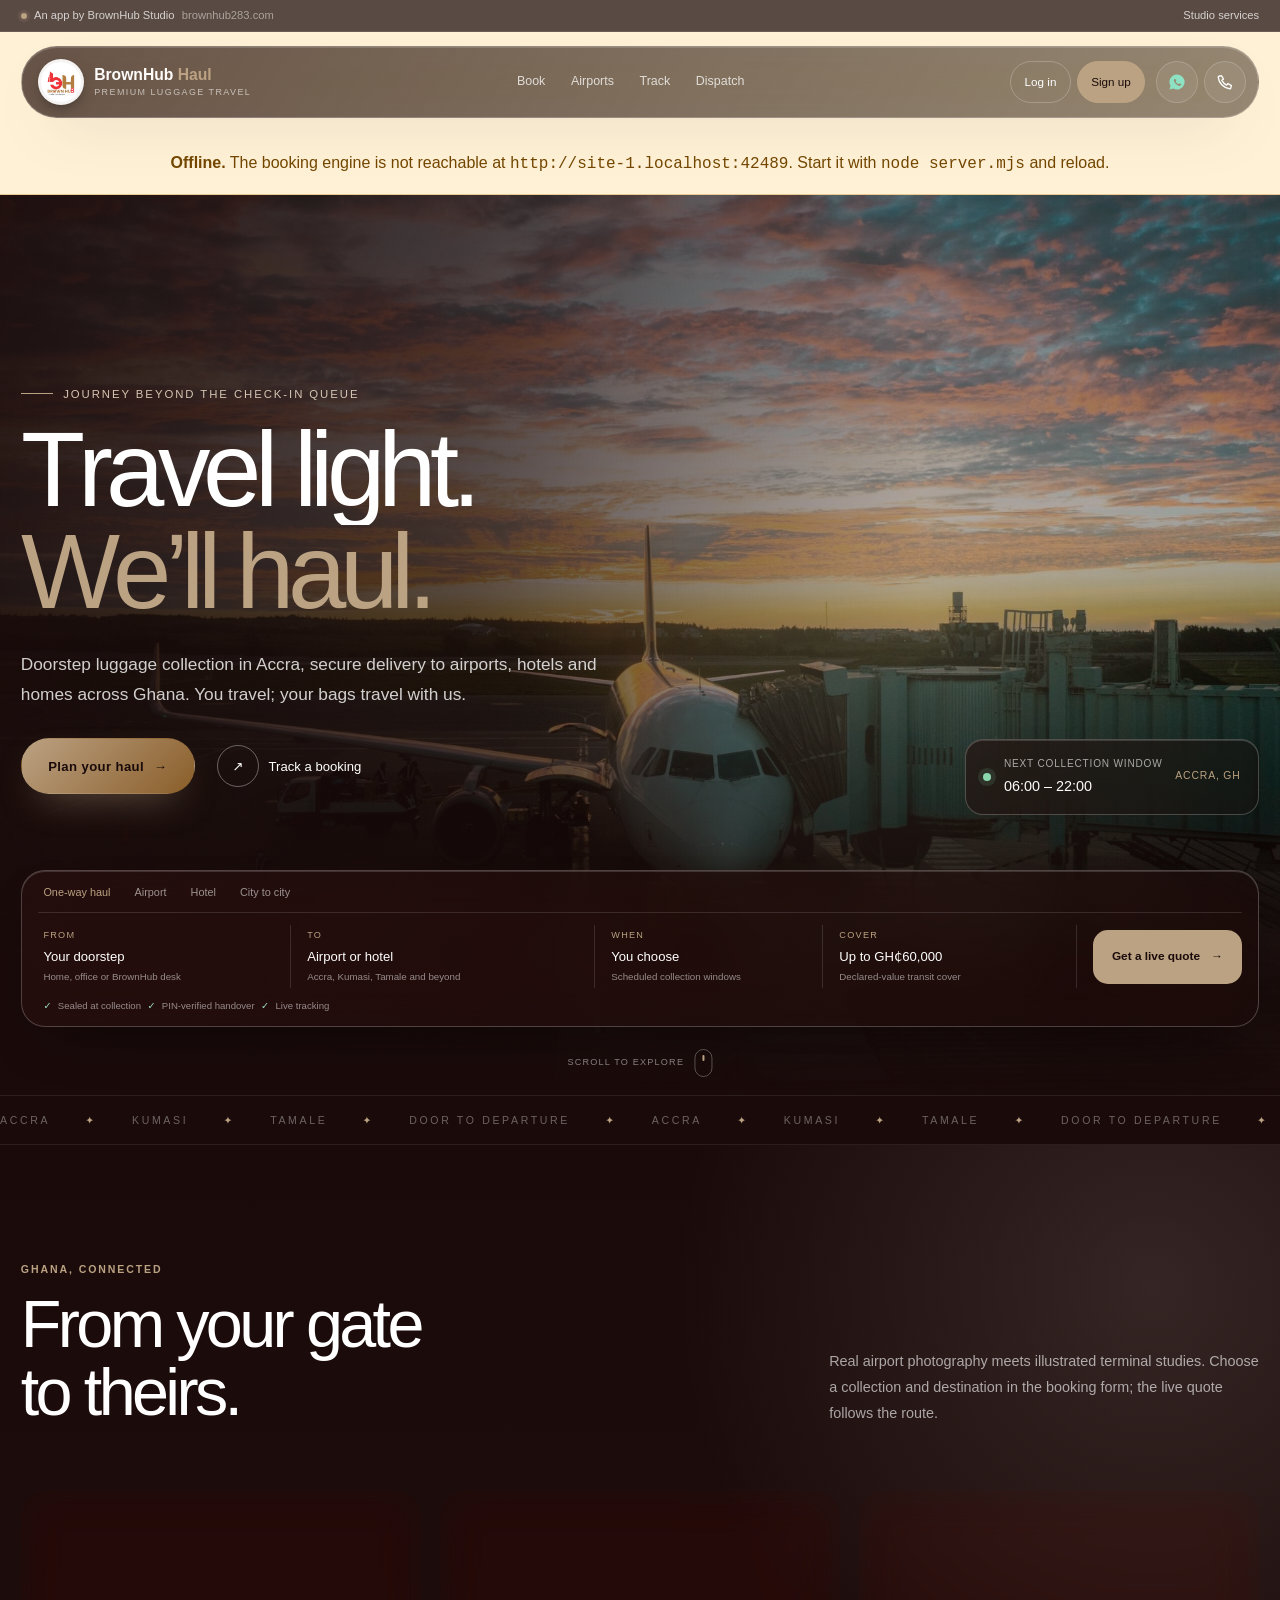
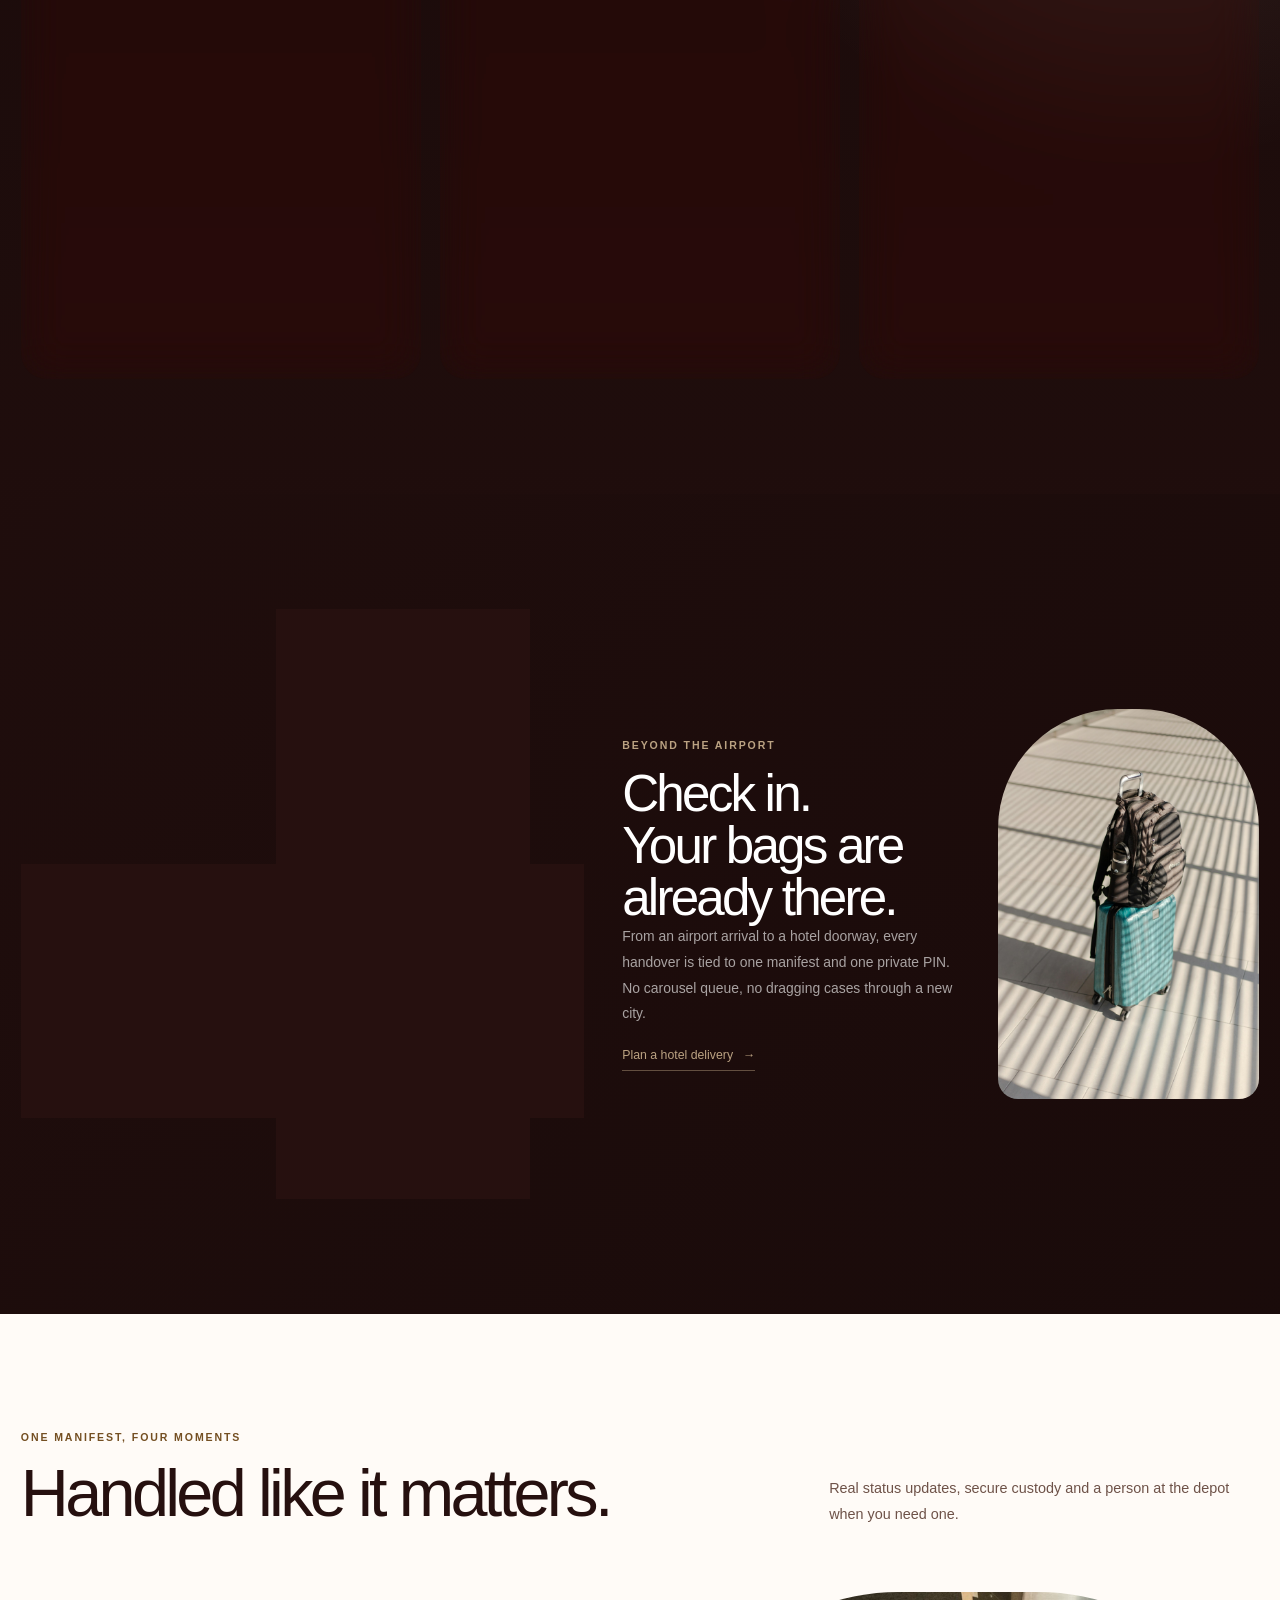
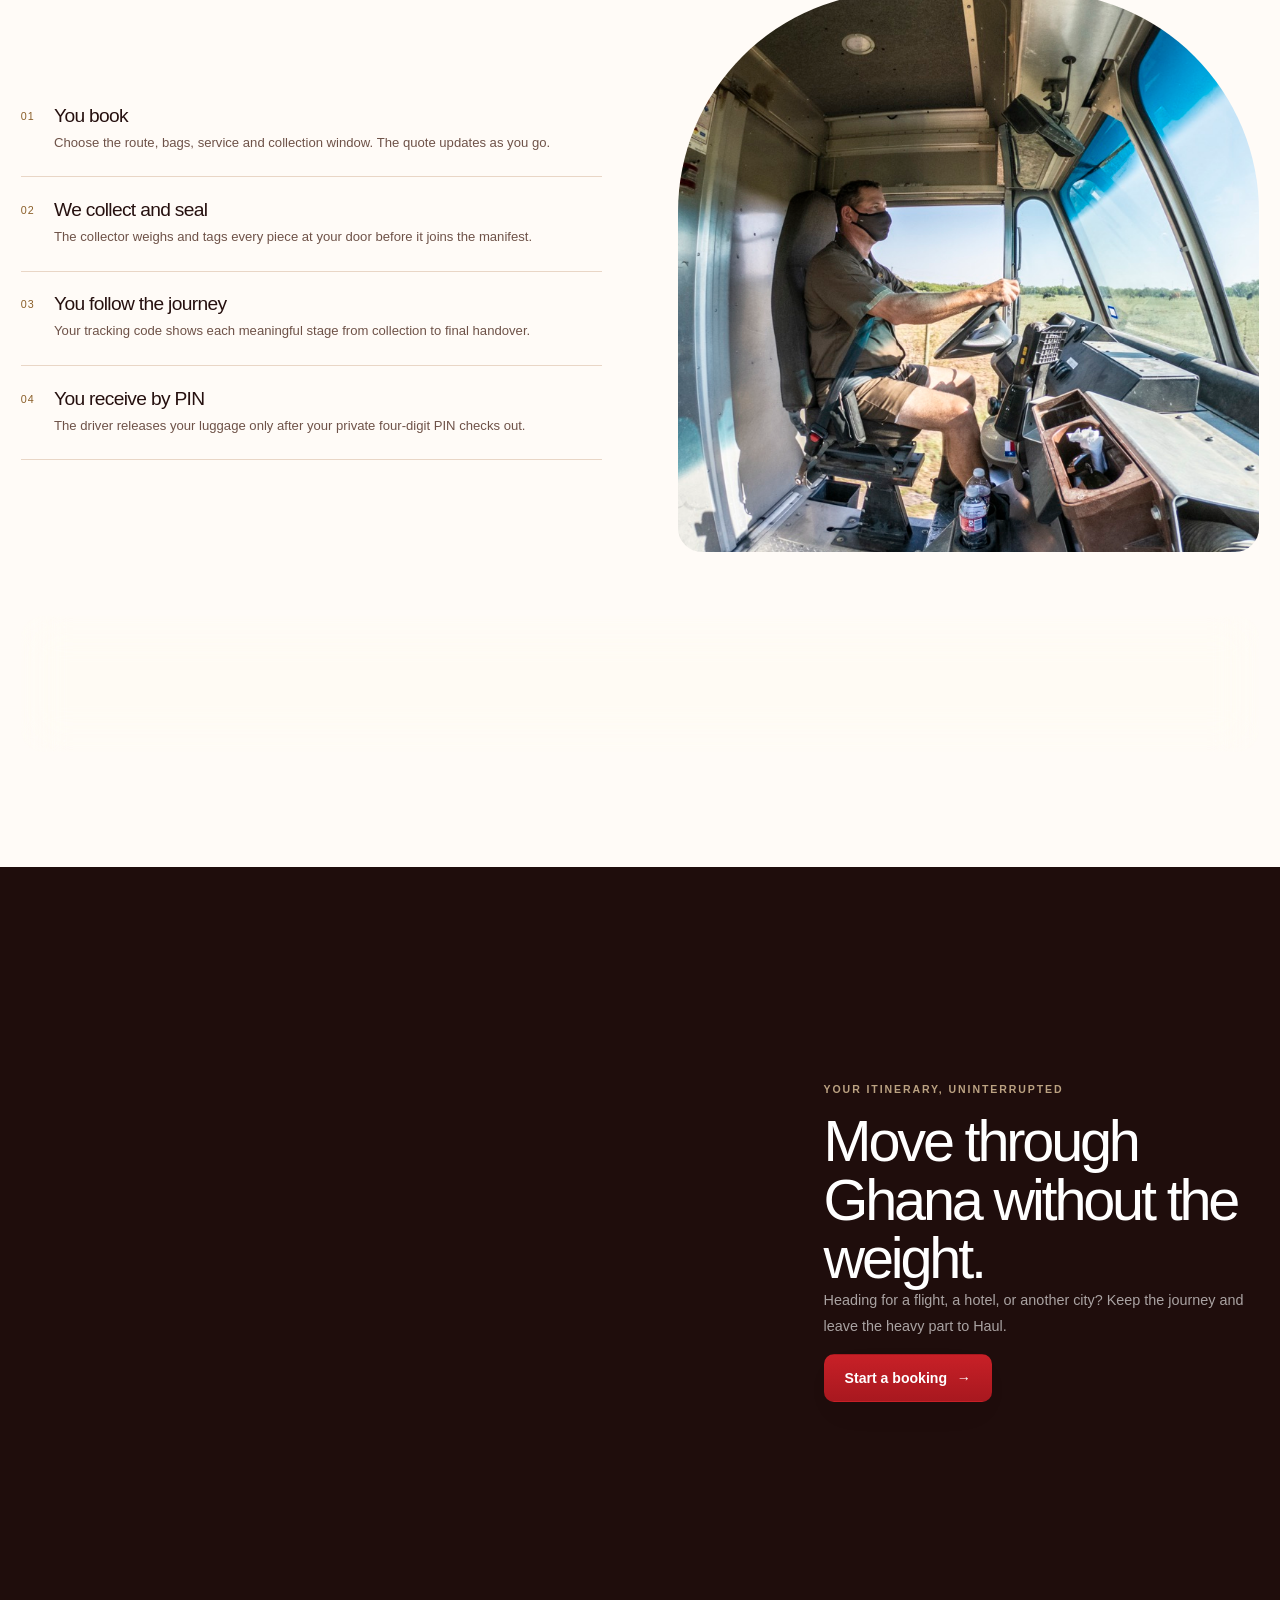
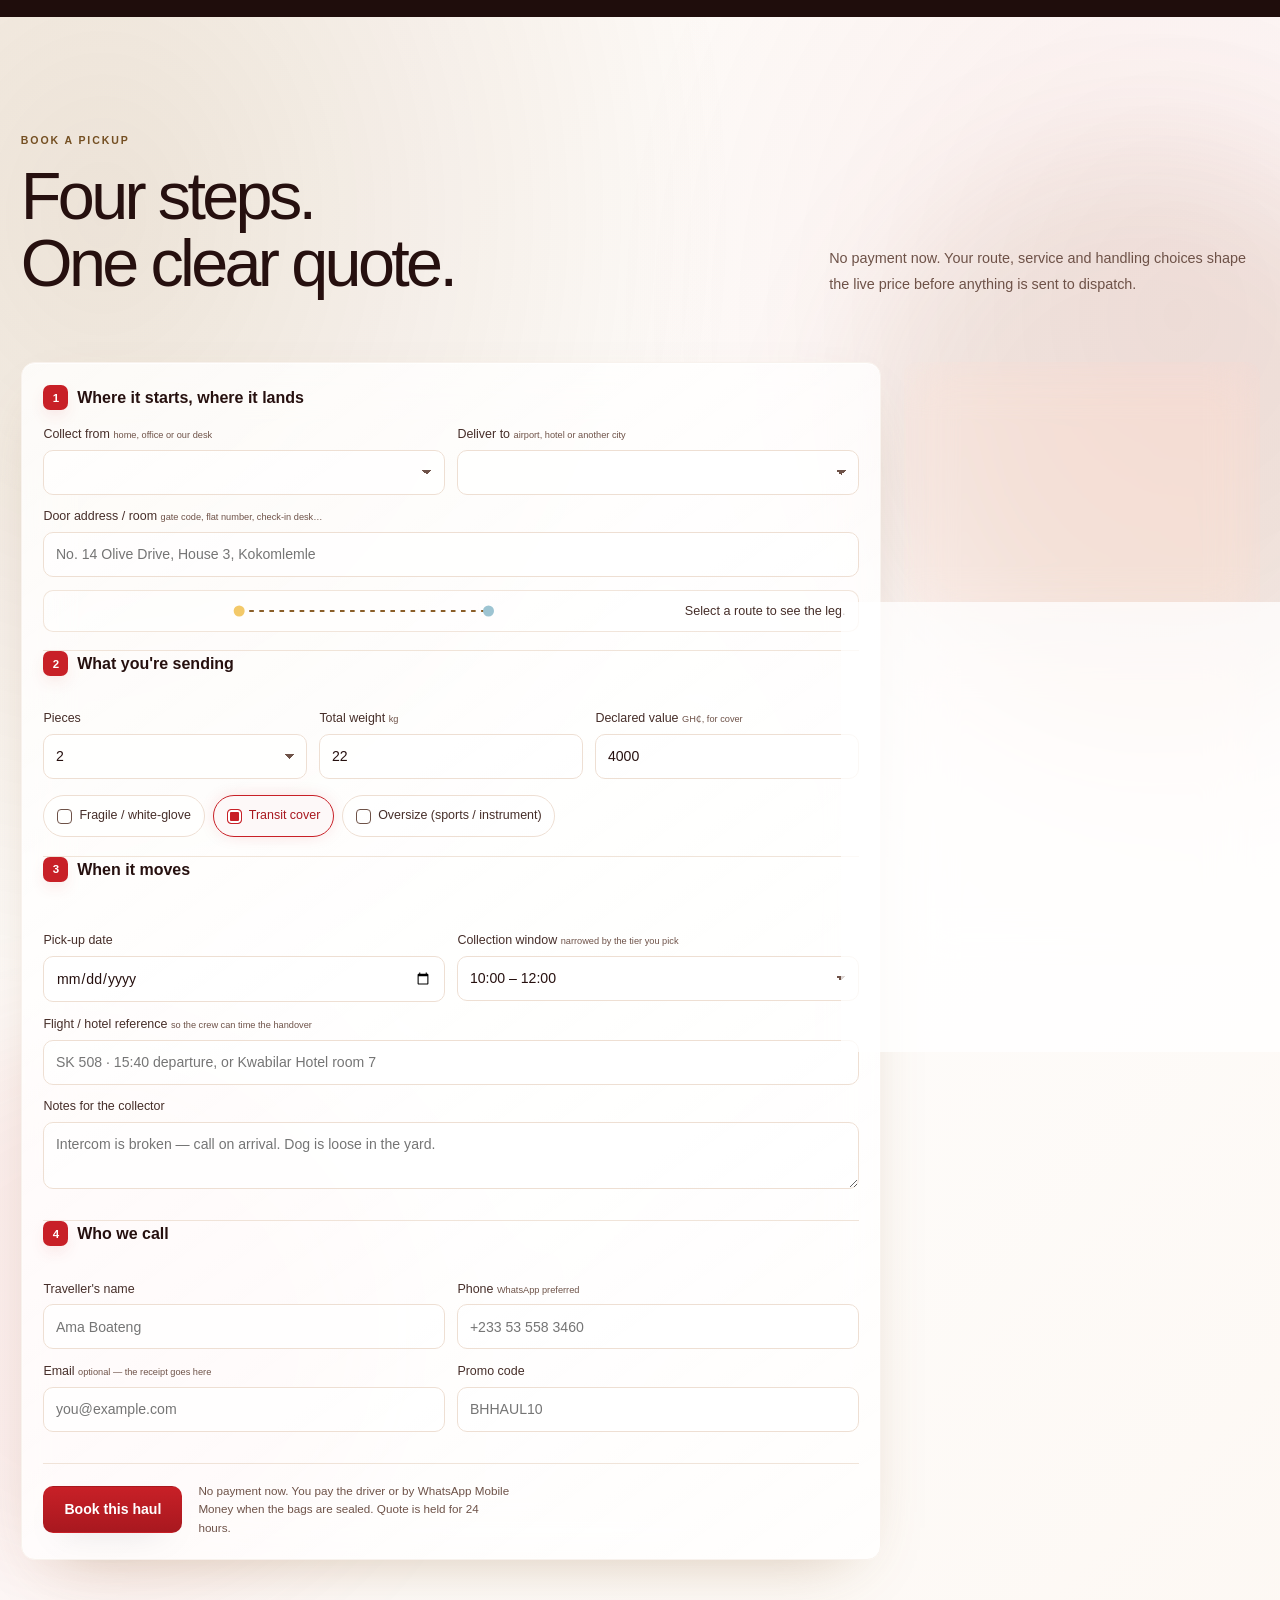
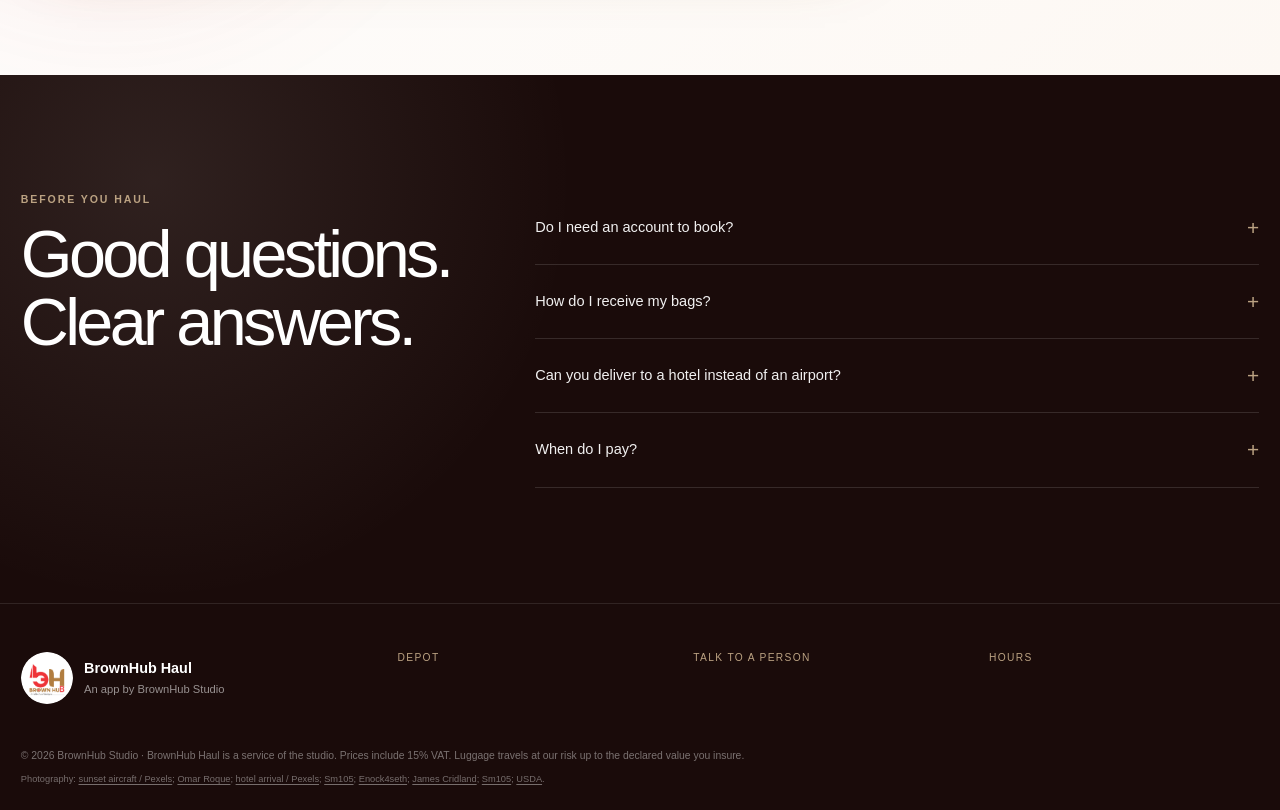
==== commit 59990f91: "feat: add multilingual support with 39 languages Integrate the Studio website's translation system i" ====
--- a/index.html
+++ b/index.html
@@ -5,339 +5,76 @@
 <meta name="viewport" content="width=device-width, initial-scale=1, viewport-fit=cover">
 <title>BrownHub Haul — an app by BrownHub Studio</title>
 <meta name="description" content="BrownHub Haul collects your luggage from your home in Accra and delivers it to your destination — airport, hotel or another city. Live quote, tracking code and PIN-verified handover.">
-<meta name="theme-color" content="#c82027">
+<meta name="theme-color" content="#1b0b0c">
 <meta name="application-name" content="BrownHub Haul">
 <meta name="apple-mobile-web-app-capable" content="yes">
 <meta name="mobile-web-app-capable" content="yes">
-<meta name="apple-mobile-web-app-status-bar-style" content="default">
+<meta name="apple-mobile-web-app-status-bar-style" content="black-translucent">
 <meta name="apple-mobile-web-app-title" content="BrownHub Haul">
 <link rel="icon" href="assets/logo.png">
 <link rel="apple-touch-icon" sizes="180x180" href="assets/icons/apple-touch-icon.png">
 <link rel="manifest" href="site.webmanifest">
+<link rel="preload" as="image" href="assets/hero-airport-2000.jpg" imagesrcset="assets/hero-airport-1000.jpg 1000w, assets/hero-airport-2000.jpg 2000w" imagesizes="100vw" fetchpriority="high">
 <link rel="stylesheet" href="styles/app.css">
 <!--BRAND-->
 </head>
 <body>
 <a class="skip" href="#main">Skip to content</a>
-
-<!-- Haul is an app of BrownHub Studio: the strip names the studio and links back
-     to its site. Both the words and the URL are filled from /api/config, which the
-     server syncs from the studio's own site at boot. -->
-<div class="parentbar" id="parentbar">
-  <div class="wrap parentbar-in">
-    <a class="studio-link" id="studio-link" href="https://www.brownhub283.com/" target="_blank" rel="noopener">
-      <span class="dot" aria-hidden="true"></span>
-      <span id="studio-attribution">An app by BrownHub Studio</span>
-      <span class="studio-host" id="studio-host">brownhub283.com</span>
-      <svg viewBox="0 0 24 24" width="11" height="11" aria-hidden="true"><path fill="none" stroke="currentColor" stroke-width="2.2" stroke-linecap="round" stroke-linejoin="round" d="M7 17 17 7M9 7h8v8"/></svg>
-    </a>
-    <a class="studio-services" id="studio-services" href="https://www.brownhub283.com/services.html" target="_blank" rel="noopener">Studio services</a>
+<div class="parentbar" id="parentbar"><div class="wrap parentbar-in"><a class="studio-link" id="studio-link" href="https://www.brownhub283.com/" target="_blank" rel="noopener"><span class="dot" aria-hidden="true"></span><span id="studio-attribution">An app by BrownHub Studio</span><span class="studio-host" id="studio-host">brownhub283.com</span></a><a class="studio-services" id="studio-services" href="https://www.brownhub283.com/services.html" target="_blank" rel="noopener">Studio services</a></div></div>
+<header class="topbar"><div class="wrap topbar-in glass">
+  <a class="brand" href="#/book" aria-label="BrownHub Haul home"><span class="brand-mark"><img src="assets/logo.png" alt="" width="44" height="44"></span><span class="brand-txt"><strong>BrownHub <em>Haul</em></strong><small>Premium luggage travel</small></span></a>
+  <nav class="tabs" id="tabs" aria-label="Main navigation"><a href="#/book" data-tab="book">Book</a><a href="#airports" data-scroll="#airports">Airports</a><a href="#/track" data-tab="track">Track</a><a href="#/dispatch" data-tab="dispatch">Dispatch</a></nav>
+  <div class="topbar-side"><div class="account-actions" id="account-actions"><button class="nav-login" id="login-open" type="button">Log in</button><button class="nav-signup" id="signup-open" type="button">Sign up</button><button class="nav-signup" id="account-open" type="button" hidden>My bookings</button></div>
+    <a class="icon-btn wa" id="wa-top" href="#" target="_blank" rel="noopener" aria-label="Message BrownHub Haul on WhatsApp" title="WhatsApp"><svg viewBox="0 0 24 24" aria-hidden="true"><path fill="currentColor" d="M12 2a10 10 0 0 0-8.6 15.1L2 22l5-1.4A10 10 0 1 0 12 2Zm5.3 14.1c-.2.6-1.3 1.2-1.8 1.2-.5 0-1.8-.2-3.7-1.6a12 12 0 0 1-3.7-4.7c-.3-.7-.4-1.6 0-2.2.2-.4.6-.7.9-.7h.7c.2 0 .4 0 .6.5l.7 1.6c.1.3 0 .5-.2.7l-.4.5c-.2.2-.1.4 0 .6a8 8 0 0 0 3.3 2.7c.3.1.4.1.6-.1l.6-.7c.2-.2.4-.2.6-.1l1.6.8c.3.2.4.3.4.5 0 .1 0 .4-.1.7Z"/></svg></a>
+    <button class="icon-btn install" id="install-app" type="button" hidden aria-expanded="false" aria-controls="install-sheet" aria-label="Install BrownHub Haul" title="Install BrownHub Haul"><svg viewBox="0 0 24 24" aria-hidden="true"><path fill="none" stroke="currentColor" stroke-width="2" stroke-linecap="round" stroke-linejoin="round" d="M12 3v10m0 0 4-4m-4 4-4-4M5 17v2a2 2 0 0 0 2 2h10a2 2 0 0 0 2-2v-2"/></svg><span>Install</span></button>
+    <a class="icon-btn call" id="call-top" href="#" aria-label="Call the BrownHub Haul depot" title="Call the depot"><svg viewBox="0 0 24 24" aria-hidden="true"><path fill="none" stroke="currentColor" stroke-width="1.8" stroke-linecap="round" stroke-linejoin="round" d="M7.2 3.5 10 8 7.8 9.8a15 15 0 0 0 6.4 6.4l1.8-2.2 4.5 2.8-.8 3.2c-.2.7-.8 1.1-1.5 1A17.5 17.5 0 0 1 3 5.8c-.1-.7.3-1.3 1-1.5l3.2-.8Z"/></svg></a>
   </div>
-</div>
-
-<header class="topbar">
-  <div class="wrap topbar-in">
-    <a class="brand" href="#/book">
-      <img src="assets/logo.png" alt="" width="44" height="44">
-      <span class="brand-txt">
-        <strong>BrownHub <em>Haul</em></strong>
-        <small>luggage, handled</small>
-      </span>
-    </a>
-    <nav class="tabs" id="tabs" aria-label="Sections">
-      <a href="#/book" data-tab="book">Book a pickup</a>
-      <a href="#/track" data-tab="track">Track</a>
-      <a href="#/dispatch" data-tab="dispatch">Dispatch</a>
-    </nav>
-    <div class="topbar-side">
-      <a class="pill wa" id="wa-top" href="#" target="_blank" rel="noopener">
-        <svg viewBox="0 0 24 24" aria-hidden="true"><path fill="currentColor" d="M12 2a10 10 0 0 0-8.6 15.1L2 22l5-1.4A10 10 0 1 0 12 2Zm5.3 14.1c-.2.6-1.3 1.2-1.8 1.2-.5 0-1.8-.2-3.7-1.6a12 12 0 0 1-3.7-4.7c-.3-.7-.4-1.6 0-2.2.2-.4.6-.7.9-.7h.7c.2 0 .4 0 .6.5l.7 1.6c.1.3 0 .5-.2.7l-.4.5c-.2.2-.1.4 0 .6a8 8 0 0 0 3.3 2.7c.3.1.4.1.6-.1l.6-.7c.2-.2.4-.2.6-.1l1.6.8c.3.2.4.3.4.5 0 .1 0 .4-.1.7Z"/></svg>
-        WhatsApp us
-      </a>
-      <button class="pill install" id="install-app" type="button" hidden aria-expanded="false" aria-controls="install-sheet" aria-label="Install BrownHub Haul" title="Install BrownHub Haul">
-        <svg viewBox="0 0 24 24" aria-hidden="true"><path fill="none" stroke="currentColor" stroke-width="2" stroke-linecap="round" stroke-linejoin="round" d="M12 3v10m0 0 4-4m-4 4-4-4M5 17v2a2 2 0 0 0 2 2h10a2 2 0 0 0 2-2v-2"/></svg>
-        <span>Install app</span>
-      </button>
-      <a class="pill" id="call-top" href="#" >Call the depot</a>
+</div></header>
+<div class="offline" id="offline" hidden><strong>Offline.</strong> The booking engine is not reachable at <code id="api-host"></code>. Start it with <code>node server.mjs</code> and reload.</div>
+<main id="main">
+<section class="view" id="view-book" data-view="book">
+  <section class="hero" aria-labelledby="hero-title">
+    <div class="hero-media" aria-hidden="true"><img class="hero-photo" src="assets/hero-airport-1000.jpg" srcset="assets/hero-airport-1000.jpg 1000w, assets/hero-airport-2000.jpg 2000w" sizes="100vw" width="2000" height="1484" alt="" fetchpriority="high" decoding="async"><video class="airport-motion" data-airport-video data-src="assets/airport-hero.mp4" poster="assets/hero-airport-2000.jpg" width="1920" height="1080" muted loop playsinline preload="none" aria-hidden="true"></video></div><div class="hero-light" aria-hidden="true"></div>
+    <div class="wrap hero-in"><div class="hero-copy"><p class="hero-kicker"><span></span> Journey beyond the check-in queue</p><h1 id="hero-title" class="hero-title"><span data-split>Travel light.</span><span class="gold" data-split>We’ll haul.</span></h1><p class="hero-sub">Doorstep luggage collection in Accra, secure delivery to airports, hotels and homes across Ghana. You travel; your bags travel with us.</p><div class="hero-cta"><a class="btn primary hero-start" href="#book-form" data-scroll="#book-form">Plan your haul <span aria-hidden="true">→</span></a><a class="hero-track" href="#/track"><span class="play" aria-hidden="true">↗</span> Track a booking</a></div></div>
+      <div class="hero-proof glass" data-reveal><span class="live-dot" aria-hidden="true"></span><div><small id="hero-next">Next collection window</small><strong id="hero-window">06:00 – 22:00</strong></div><span class="proof-city">Accra, GH</span></div>
     </div>
+    <div class="wrap quick-wrap"><div class="quick-book glass" data-reveal><div class="quick-tabs" role="group" aria-label="Booking options"><span class="active">One-way haul</span><span>Airport</span><span>Hotel</span><span>City to city</span></div><div class="quick-grid"><div class="quick-cell"><span>FROM</span><strong>Your doorstep</strong><small>Home, office or BrownHub desk</small></div><div class="quick-cell"><span>TO</span><strong>Airport or hotel</strong><small>Accra, Kumasi, Tamale and beyond</small></div><div class="quick-cell"><span>WHEN</span><strong>You choose</strong><small>Scheduled collection windows</small></div><div class="quick-cell"><span>COVER</span><strong>Up to GH₵60,000</strong><small>Declared-value transit cover</small></div><a class="quick-go" href="#book-form" data-scroll="#book-form">Get a live quote <span aria-hidden="true">→</span></a></div><p class="quick-note"><span class="mini-check" aria-hidden="true">✓</span> Sealed at collection <span class="mini-check" aria-hidden="true">✓</span> PIN-verified handover <span class="mini-check" aria-hidden="true">✓</span> Live tracking</p></div></div>
+    <a class="scroll-cue" href="#airports" data-scroll="#airports" aria-label="Explore airports"><span>Scroll to explore</span><i aria-hidden="true"></i></a>
+  </section>
+  <div class="route-marquee" aria-hidden="true"><div class="marquee-track"><span>ACCRA</span><i>✦</i><span>KUMASI</span><i>✦</i><span>TAMALE</span><i>✦</i><span>DOOR TO DEPARTURE</span><i>✦</i><span>ACCRA</span><i>✦</i><span>KUMASI</span><i>✦</i><span>TAMALE</span><i>✦</i><span>DOOR TO DEPARTURE</span><i>✦</i></div></div>
+  <section class="airports section" id="airports" aria-labelledby="airports-h"><div class="wrap"><div class="editorial-head" data-reveal><div><p class="eyebrow">Ghana, connected</p><h2 id="airports-h">From your gate<br>to theirs.</h2></div><p>Real airport photography meets illustrated terminal studies. Choose a collection and destination in the booking form; the live quote follows the route.</p></div>
+    <div class="airport-grid">
+      <article class="airport-card glass" data-reveal data-tilt><figure class="airport-photo"><img src="assets/kotoka-terminal.jpg" width="1100" height="825" loading="lazy" decoding="async" alt="Kotoka International Airport terminal and forecourt in Accra"><video class="airport-motion" data-airport-video data-src="assets/airport-terminal.mp4" poster="assets/kotoka-terminal.jpg" width="1920" height="1080" muted loop playsinline preload="none" aria-hidden="true"></video><figcaption><span>ACC</span> Accra</figcaption></figure><div class="airport-body"><div><p class="eyebrow">International gateway</p><h3>Kotoka International</h3><p>Terminal handovers timed around your flight, hotel or onward road journey.</p></div><svg class="terminal-scene" viewBox="0 0 260 130" role="img" aria-label="Illustrated three-dimensional terminal study of Kotoka airport"><defs><linearGradient id="kg" x1="0" y1="0" x2="1" y2="1"><stop stop-color="#f3c969"/><stop offset="1" stop-color="#9b6722"/></linearGradient></defs><path d="m20 94 105-48 115 44-108 34Z" fill="#0b1828" stroke="#7b91a8"/><path d="m62 71 82-32 61 22-82 31Z" fill="url(#kg)"/><path d="m62 71 61 21v25L62 94Z" fill="#36506a"/><path d="m123 92 82-31v25l-82 31Z" fill="#162a40"/><path d="m76 75 12 4v14l-12-4Zm22 8 12 4v14l-12-4Zm37 3 13-5v15l-13 5Zm23-9 13-5v15l-13 5Zm23-9 13-5v15l-13 5Z" fill="#b9dcdf" opacity=".8"/><path d="m46 55 72-28 93 29-72 25Z" fill="#dce8ee"/><path d="m46 55 93 26v7L46 62Z" fill="#7991a7"/><path d="m139 81 72-25v7l-72 25Z" fill="#344e67"/><path d="M32 106h188" stroke="#f3c969" stroke-dasharray="5 7"/></svg></div><p class="study-note">Illustrated terminal study · video is generic airport footage (Pexels License)</p></article>
+      <article class="airport-card glass" data-reveal data-tilt><figure class="airport-photo"><img src="assets/kumasi-airport.jpg" width="1200" height="900" loading="lazy" decoding="async" alt="Kumasi International Airport terminal in Ghana"><figcaption><span>KMS</span> Kumasi</figcaption></figure><div class="airport-body"><div><p class="eyebrow">Garden city</p><h3>Kumasi International</h3><p>Door-to-terminal luggage travel between Greater Accra and the Ashanti region.</p></div><svg class="terminal-scene" viewBox="0 0 260 130" role="img" aria-label="Illustrated three-dimensional terminal study of Kumasi airport"><path d="m20 94 105-48 115 44-108 34Z" fill="#0b1828" stroke="#7b91a8"/><path d="m65 65 77-27 60 25-78 29Z" fill="#cfdae0"/><path d="m65 65 59 27v27L65 91Z" fill="#44627a"/><path d="m124 92 78-29v27l-78 29Z" fill="#1c344a"/><path d="m76 73 11 5v16l-11-5Zm21 10 11 5v16l-11-5Zm38 4 12-5v16l-12 5Zm22-8 12-5v16l-12 5Zm22-8 12-5v16l-12 5Z" fill="#b9dcdf" opacity=".82"/><path d="m53 55 77-31 86 31-78 29Z" fill="#f3c969"/><path d="m53 55 85 29v7l-85-29Z" fill="#9b6722"/><path d="m138 84 78-29v7l-78 29Z" fill="#64451e"/><path d="M32 106h188" stroke="#f3c969" stroke-dasharray="5 7"/></svg></div><p class="study-note">Illustrated terminal study · not an architectural model</p></article>
+      <article class="airport-card glass" data-reveal data-tilt><figure class="airport-photo"><img src="assets/tamale-airport.jpg" width="1200" height="900" loading="lazy" decoding="async" alt="Tamale Airport passenger terminal in northern Ghana"><figcaption><span>TML</span> Tamale</figcaption></figure><div class="airport-body"><div><p class="eyebrow">Northern connection</p><h3>Tamale Airport</h3><p>A planned manifest leg for bags moving to or from Ghana’s northern capital.</p></div><svg class="terminal-scene" viewBox="0 0 260 130" role="img" aria-label="Illustrated three-dimensional terminal study of Tamale airport"><path d="m20 94 105-48 115 44-108 34Z" fill="#0b1828" stroke="#7b91a8"/><path d="m58 69 81-31 66 24-82 31Z" fill="#d5e1e7"/><path d="m58 69 65 24v26l-65-25Z" fill="#3b586f"/><path d="m123 93 82-31v26l-82 31Z" fill="#192e43"/><path d="m71 75 12 4v15l-12-4Zm21 8 12 4v15l-12-4Zm43 4 13-5v15l-13 5Zm23-8 13-5v15l-13 5Zm23-9 13-5v15l-13 5Z" fill="#b9dcdf" opacity=".82"/><path d="m48 58 84-33 82 29-83 32Z" fill="#dce8ee"/><path d="m48 58 83 28v7l-83-28Z" fill="#7991a7"/><path d="m131 86 83-32v7l-83 32Z" fill="#344e67"/><path d="m103 42 24-19 26 10-24 20Z" fill="#f3c969"/><path d="M32 106h188" stroke="#f3c969" stroke-dasharray="5 7"/></svg></div><p class="study-note">Illustrated terminal study · not an architectural model</p></article>
+    </div>
+  </div></section>
+  <section class="arrival section" aria-labelledby="arrival-h"><div class="wrap arrival-grid"><figure class="arrival-main image-zoom" data-reveal><img src="assets/hotel-arrival.jpg" width="1600" height="1067" loading="lazy" decoding="async" alt="A hotel guest pulling her suitcase towards her room"><figcaption><span>04</span> Your room, without the luggage wait.</figcaption></figure><div class="arrival-copy" data-reveal><p class="eyebrow">Beyond the airport</p><h2 id="arrival-h">Check in.<br>Your bags are already there.</h2><p>From an airport arrival to a hotel doorway, every handover is tied to one manifest and one private PIN. No carousel queue, no dragging cases through a new city.</p><a class="text-link" href="#book-form" data-scroll="#book-form">Plan a hotel delivery <span>→</span></a></div><figure class="arrival-detail image-zoom" data-reveal><img src="assets/luggage-polished.jpg" width="1600" height="2400" loading="lazy" decoding="async" alt="A turquoise suitcase and black backpack in geometric airport sunlight"><figcaption>Beautifully packed. Carefully moved.</figcaption></figure></div></section>
+  <section class="journey section" aria-labelledby="journey-h"><div class="wrap"><div class="editorial-head" data-reveal><div><p class="eyebrow">One manifest, four moments</p><h2 id="journey-h">Handled like it matters.</h2></div><p>Real status updates, secure custody and a person at the depot when you need one.</p></div><div class="journey-grid"><div class="journey-steps" data-reveal><article><span>01</span><div><h3>You book</h3><p>Choose the route, bags, service and collection window. The quote updates as you go.</p></div></article><article><span>02</span><div><h3>We collect and seal</h3><p>The collector weighs and tags every piece at your door before it joins the manifest.</p></div></article><article><span>03</span><div><h3>You follow the journey</h3><p>Your tracking code shows each meaningful stage from collection to final handover.</p></div></article><article><span>04</span><div><h3>You receive by PIN</h3><p>The driver releases your luggage only after your private four-digit PIN checks out.</p></div></article></div><figure class="driver-card image-zoom" data-reveal><img src="assets/courier-driver.jpg" width="1100" height="825" loading="lazy" decoding="async" alt="Representative photograph of a professional delivery driver at the wheel"><figcaption><span>Representative driver photography</span><strong>A human handover,<br>not a mystery.</strong></figcaption></figure></div><div class="numbers glass" data-reveal><div><strong data-count="60000" data-prefix="GH₵">GH₵60,000</strong><span>maximum declared-value cover</span></div><div><strong data-count="4" data-suffix=" digits">4 digits</strong><span>private handover verification</span></div><div><strong data-count="3" data-suffix=" hubs">3 hubs</strong><span>Accra, Kumasi and Tamale</span></div><div><strong data-count="1" data-suffix=" manifest">1 manifest</strong><span>from your door to destination</span></div></div></div></section>
+  <section class="fleet-feature section" aria-label="Ghana aviation"><div class="wrap fleet-grid"><figure class="image-zoom" data-reveal><img src="assets/accra-awa-fleet.jpg" width="1800" height="1350" loading="lazy" decoding="async" alt="Africa World Airlines aircraft lined up at Kotoka International Airport in Accra"><video class="airport-motion" data-airport-video data-src="assets/airport-apron.mp4" poster="assets/accra-awa-fleet.jpg" width="1920" height="1080" muted loop playsinline preload="none" aria-hidden="true"></video><figcaption>Accra aviation · generic airport footage (Pexels License)</figcaption></figure><div data-reveal><p class="eyebrow">Your itinerary, uninterrupted</p><h2>Move through Ghana without the weight.</h2><p>Heading for a flight, a hotel, or another city? Keep the journey and leave the heavy part to Haul.</p><a class="btn primary" href="#book-form" data-scroll="#book-form">Start a booking <span>→</span></a></div></div></section>
+  <section class="booking-section section" aria-labelledby="book-h"><div class="wrap book-wrap"><div class="editorial-head" data-reveal><div><p class="eyebrow">Book a pickup</p><h2 id="book-h">Four steps.<br>One clear quote.</h2></div><p>No payment now. Your route, service and handling choices shape the live price before anything is sent to dispatch.</p></div>
+    <div class="split"><form class="card form glass" id="book-form" novalidate>
+      <fieldset><legend><span class="step">1</span> Where it starts, where it lands</legend><div class="grid-2"><label class="field"><span>Collect from <small>home, office or our desk</small></span><select name="fromId" id="fromId" required></select></label><label class="field"><span>Deliver to <small>airport, hotel or another city</small></span><select name="toId" id="toId" required></select></label></div><label class="field"><span>Door address / room <small>gate code, flat number, check-in desk…</small></span><input type="text" name="address" id="address" placeholder="No. 14 Olive Drive, House 3, Kokomlemle" autocomplete="street-address"></label><div class="legline" id="legline"><svg viewBox="0 0 300 24" class="route" aria-hidden="true"><line x1="14" y1="12" x2="286" y2="12" stroke="currentColor" stroke-width="2" stroke-dasharray="5 6"/><circle cx="14" cy="12" r="6" fill="#f3c969"/><circle cx="286" cy="12" r="6" fill="#9dc4d2"/></svg><span id="leg-txt">Select a route to see the leg.</span></div></fieldset>
+      <fieldset><legend><span class="step">2</span> What you're sending</legend><div class="grid-3"><label class="field"><span>Pieces</span><select name="pieces" id="pieces"><option>1</option><option selected>2</option><option>3</option><option>4</option><option>5</option><option>6</option></select></label><label class="field"><span>Total weight <small>kg</small></span><input type="number" name="weightKg" id="weightKg" min="1" max="240" step="1" value="22" inputmode="numeric"></label><label class="field"><span>Declared value <small>GH₵, for cover</small></span><input type="number" name="declaredValue" id="declaredValue" min="0" step="100" value="4000" inputmode="numeric"></label></div><div class="chips" role="group" aria-label="Handling"><label class="chip"><input type="checkbox" name="fragile" id="fragile"><span>Fragile / white-glove</span></label><label class="chip"><input type="checkbox" name="insurance" id="insurance" checked><span>Transit cover</span></label><label class="chip"><input type="checkbox" name="oversize" id="oversize"><span>Oversize (sports / instrument)</span></label></div></fieldset>
+      <fieldset><legend><span class="step">3</span> When it moves</legend><div class="services" id="services" role="radiogroup" aria-label="Service level"></div><div class="grid-2"><label class="field"><span>Pick-up date</span><input type="date" name="pickupDate" id="pickupDate"></label><label class="field"><span>Collection window <small id="window-note">narrowed by the tier you pick</small></span><select name="pickupWindow" id="pickupWindow"><option>06:00 – 08:00</option><option>08:00 – 10:00</option><option selected>10:00 – 12:00</option><option>12:00 – 14:00</option><option>14:00 – 16:00</option><option>16:00 – 18:00</option><option>18:00 – 20:00</option><option>20:00 – 22:00</option></select></label></div><label class="field"><span>Flight / hotel reference <small>so the crew can time the handover</small></span><input type="text" name="reference" id="reference" placeholder="SK 508 · 15:40 departure, or Kwabilar Hotel room 7"></label><label class="field"><span>Notes for the collector</span><textarea name="notes" id="notes" rows="2" placeholder="Intercom is broken — call on arrival. Dog is loose in the yard."></textarea></label></fieldset>
+      <fieldset><legend><span class="step">4</span> Who we call</legend><div class="grid-2"><label class="field"><span>Traveller's name</span><input type="text" name="customerName" id="customerName" autocomplete="name" placeholder="Ama Boateng" required></label><label class="field"><span>Phone <small>WhatsApp preferred</small></span><input type="tel" name="customerPhone" id="customerPhone" autocomplete="tel" placeholder="+233 53 558 3460" required></label></div><div class="grid-2"><label class="field"><span>Email <small>optional — the receipt goes here</small></span><input type="email" name="customerEmail" id="customerEmail" autocomplete="email" placeholder="you@example.com"></label><label class="field"><span>Promo code</span><input type="text" name="promo" id="promo" placeholder="BHHAUL10" autocapitalize="characters"></label></div></fieldset>
+      <div class="form-foot"><button type="submit" class="btn primary" id="submit-btn">Book this haul</button><p class="fineprint">No payment now. You pay the driver or by WhatsApp Mobile Money when the bags are sealed. Quote is held for 24 hours.</p></div><div class="errors" id="book-errors" role="alert" hidden></div>
+    </form><aside class="summary" id="summary" aria-live="polite"><div class="card price glass"><h2>Live quote</h2><ul class="lines" id="price-lines"></ul><div class="price-total"><div><span>Subtotal</span><b id="t-sub">—</b></div><div class="disc" id="row-disc" hidden><span id="t-promo">Discount</span><b id="t-disc">—</b></div><div id="row-weekend" hidden><span>Weekend collection</span><b id="t-weekend">—</b></div><div><span>VAT 15%</span><b id="t-vat">—</b></div><div class="grand"><span>Total</span><b id="t-total">—</b></div></div><p class="sla" id="sla-note">—</p><ul class="warns" id="warns"></ul></div><div class="card how glass"><h2>How the handover works</h2><ol><li><b>You book.</b> A collector is rostered the night before and calls with a 2-hour window.</li><li><b>We seal.</b> Each piece is weighed, tagged and sealed at your door by the collector.</li><li><b>It moves.</b> Your bags ride a locked manifest leg. You watch the status change here.</li><li><b>You receive.</b> The driver hands over only against your four-digit PIN.</li></ol><p class="fineprint">Need it inside two hours? <a id="wa-inline" href="#" target="_blank" rel="noopener">Message the depot on WhatsApp</a> — a person answers, not a bot.</p></div></aside></div>
+  </div></section>
+  <section class="faq section" aria-labelledby="faq-h"><div class="wrap faq-grid"><div data-reveal><p class="eyebrow">Before you haul</p><h2 id="faq-h">Good questions.<br>Clear answers.</h2></div><div class="faq-list" data-reveal><details><summary>Do I need an account to book?<span>+</span></summary><p>No. You can book as a guest. Create an account if you want your booking history waiting whenever you log back in.</p></details><details><summary>How do I receive my bags?<span>+</span></summary><p>Your confirmation contains a tracking code and a private four-digit handover PIN. Share the PIN only with the driver at handover.</p></details><details><summary>Can you deliver to a hotel instead of an airport?<span>+</span></summary><p>Yes. Choose your destination in the booking form and add the hotel, room or reception reference so the collector can plan the handover.</p></details><details><summary>When do I pay?<span>+</span></summary><p>Not when you book. Pay the driver or arrange WhatsApp Mobile Money when your bags are sealed at collection.</p></details></div></div></section>
+  <div class="modal" id="confirm" hidden><div class="modal-card glass" role="dialog" aria-modal="true" aria-labelledby="confirm-h"><button class="x" data-close aria-label="Close">×</button><p class="tick">Booking confirmed</p><h2 id="confirm-h">Your haul is on the manifest</h2><p class="conf-lead" id="conf-lead"></p><div class="conf-grid"><div><span>Tracking code</span><b class="code" id="conf-code">—</b></div><div><span>Handover PIN</span><b class="code pin" id="conf-pin">—</b></div><div><span>Collect</span><b id="conf-when">—</b></div><div><span>Total</span><b id="conf-total">—</b></div></div><p class="fineprint">Keep the PIN private — it is the only thing the driver checks before releasing the bags.</p><p class="fineprint conf-email" id="conf-email" role="status" hidden></p><div class="conf-actions"><a class="btn primary" id="conf-wa" href="#" target="_blank" rel="noopener">Send details on WhatsApp</a><button class="btn" data-close>Book another</button><button class="btn ghost" id="conf-track">Track this haul</button></div></div></div>
+</section>
+<section class="view wrap app-page" id="view-track" data-view="track" hidden><div class="page-head"><p class="eyebrow">Live manifest</p><h1>Where is my luggage?</h1><p>Enter the code on your booking receipt — it looks like <button class="linklike" id="demo-fill">BH-D3MO24</button>.</p></div><form class="search glass" id="track-form"><input type="text" id="track-code" name="code" placeholder="BH-XXXXXX" autocomplete="off" autocapitalize="characters" spellcheck="false" aria-label="Tracking code"><button class="btn primary" type="submit">Track it</button></form><div id="track-out" class="track-out"></div></section>
+<section class="view wrap app-page" id="view-dispatch" data-view="dispatch" hidden><div class="page-head"><p class="eyebrow">Depot operations</p><h1>Dispatch board</h1><p>The crew's view: every haul on the manifest, its stage, and the PIN check at the door.</p></div><div class="lockbar" id="lockbar"></div><div class="stats" id="stats"></div><div class="board-tools"><div class="seg" id="status-filter" role="group" aria-label="Filter shipments by status"></div><input type="search" id="board-q" placeholder="Search code, traveller or place…" aria-label="Search shipments"></div><div class="board" id="board"></div></section>
+</main>
+<div class="modal" id="install-sheet" hidden><div class="modal-card install-card glass" role="dialog" aria-modal="true" aria-labelledby="install-h"><button class="x" id="install-close" aria-label="Close">×</button><p class="tick">Install</p><h2 id="install-h">Keep Haul on your home screen</h2><p class="conf-lead" id="install-lead"></p><ol class="install-steps" id="install-steps"></ol><p class="fineprint" id="install-note"></p></div></div>
+<div class="modal account-modal" id="account-modal" hidden><div class="modal-card account-card glass" role="dialog" aria-modal="true" aria-labelledby="account-title"><button class="x" id="account-close" aria-label="Close account">×</button>
+  <div id="account-auth"><p class="eyebrow">Your journeys, kept together</p><h2 id="account-title">Welcome to Haul.</h2><p class="conf-lead">Log in to see the bookings linked to your account, or create one before your next trip.</p><div class="account-tabs" role="tablist" aria-label="Account access"><button id="login-tab" role="tab" aria-selected="true" aria-controls="login-panel" type="button">Log in</button><button id="signup-tab" role="tab" aria-selected="false" aria-controls="signup-panel" type="button">Create account</button></div><div id="account-status" class="account-status" role="alert" hidden></div>
+    <form id="login-panel" class="account-form" role="tabpanel" aria-labelledby="login-tab"><label class="field"><span>Email address</span><input id="login-email" name="email" type="email" autocomplete="email" required placeholder="you@example.com"></label><label class="field"><span>Password</span><input id="login-password" name="password" type="password" autocomplete="current-password" required placeholder="Your password"></label><button class="btn primary" id="login-submit" type="submit">Log in</button></form>
+    <form id="signup-panel" class="account-form" role="tabpanel" aria-labelledby="signup-tab" hidden><label class="field"><span>Full name</span><input id="signup-name" name="name" type="text" autocomplete="name" required placeholder="Ama Boateng"></label><label class="field"><span>Email address</span><input id="signup-email" name="email" type="email" autocomplete="email" required placeholder="you@example.com"></label><label class="field"><span>Phone <small>WhatsApp preferred</small></span><input id="signup-phone" name="phone" type="tel" autocomplete="tel" placeholder="+233 53 558 3460"></label><label class="field"><span>Password <small>at least 10 characters</small></span><input id="signup-password" name="password" type="password" autocomplete="new-password" minlength="10" required placeholder="Create a secure password"></label><button class="btn primary" id="signup-submit" type="submit">Create my account</button></form>
   </div>
-</header>
-
-<div class="offline" id="offline" hidden>
-  <strong>Offline.</strong> The booking engine is not reachable at
-  <code id="api-host"></code>. Start it with <code>node server.mjs</code> and reload.
-</div>
-
-<main class="wrap" id="main">
-
-  <!-- ————————————————————————— BOOK ————————————————————————— -->
-  <section class="view" id="view-book" data-view="book">
-    <div class="hero">
-      <div class="hero-copy">
-        <p class="eyebrow">Accra · collections from 06:00 · nationwide delivery</p>
-        <h1>Your luggage travels<br><em>ahead of you.</em></h1>
-        <p class="lede">
-          Leave your bags at home. We weigh and seal them at your door, move them on the
-          same manifest as everyone else's — and hand them to you at the airport, the hotel or the next
-          city, against a four-digit PIN.
-        </p>
-        <ul class="hero-facts">
-          <li><b>Chain of custody</b><span>Sealed tag, every stage stamped, PIN on handover</span></li>
-          <li><b>Insured leg</b><span>Transit cover up to GH₵60,000 declared value</span></li>
-          <li><b>You travel light</b><span>Check in at the desk with nothing but a document</span></li>
-        </ul>
-      </div>
-      <div class="hero-card" aria-hidden="true">
-        <svg class="suitcase" viewBox="0 0 240 180">
-          <defs>
-            <linearGradient id="gs" x1="0" y1="0" x2="1" y2="1">
-              <stop offset="0" stop-color="#a97c3f"/><stop offset="1" stop-color="#7d5a2b"/>
-            </linearGradient>
-          </defs>
-          <rect x="34" y="42" width="172" height="118" rx="16" fill="url(#gs)"/>
-          <rect x="34" y="42" width="172" height="118" rx="16" fill="none" stroke="#2b2724" stroke-opacity=".25"/>
-          <rect x="86" y="18" width="68" height="30" rx="10" fill="none" stroke="#2b2724" stroke-width="7" stroke-opacity=".55"/>
-          <path d="M78 42v118M162 42v118" stroke="#faf7f2" stroke-opacity=".45" stroke-width="6"/>
-          <rect x="104" y="92" width="32" height="20" rx="5" fill="#e63946"/>
-          <circle cx="60" cy="166" r="9" fill="#2b2724"/><circle cx="180" cy="166" r="9" fill="#2b2724"/>
-          <path class="tag" d="M170 60h44a6 6 0 0 1 6 6v18a6 6 0 0 1-6 6h-44z" fill="#faf7f2" stroke="#2b2724" stroke-opacity=".3"/>
-          <text x="180" y="79" class="tag-txt" fill="#e63946">BH</text>
-        </svg>
-        <div class="hero-strip">
-          <span class="dot live"></span><b id="hero-next">Next collection window</b><span id="hero-window">—</span>
-        </div>
-      </div>
-    </div>
-
-    <div class="split">
-      <form class="card form" id="book-form" novalidate>
-        <fieldset>
-          <legend><span class="step">1</span> Where it starts, where it lands</legend>
-          <div class="grid-2">
-            <label class="field">
-              <span>Collect from <small>home, office or our desk</small></span>
-              <select name="fromId" id="fromId" required></select>
-            </label>
-            <label class="field">
-              <span>Deliver to <small>airport, hotel or another city</small></span>
-              <select name="toId" id="toId" required></select>
-            </label>
-          </div>
-          <label class="field">
-            <span>Door address / room <small>gate code, flat number, check-in desk…</small></span>
-            <input type="text" name="address" id="address" placeholder="No. 14 Olive Drive, House 3, Kokomlemle" autocomplete="street-address">
-          </label>
-          <div class="legline" id="legline">
-            <svg viewBox="0 0 300 24" class="route" aria-hidden="true">
-              <line x1="14" y1="12" x2="286" y2="12" stroke="currentColor" stroke-width="2" stroke-dasharray="5 6"/>
-              <circle cx="14" cy="12" r="6" fill="#e63946"/><circle cx="286" cy="12" r="6" fill="#a97c3f"/>
-            </svg>
-            <span id="leg-txt">Select a route to see the leg.</span>
-          </div>
-        </fieldset>
-
-        <fieldset>
-          <legend><span class="step">2</span> What you're sending</legend>
-          <div class="grid-3">
-            <label class="field">
-              <span>Pieces</span>
-              <select name="pieces" id="pieces">
-                <option>1</option><option selected>2</option><option>3</option>
-                <option>4</option><option>5</option><option>6</option>
-              </select>
-            </label>
-            <label class="field">
-              <span>Total weight <small>kg</small></span>
-              <input type="number" name="weightKg" id="weightKg" min="1" max="240" step="1" value="22" inputmode="numeric">
-            </label>
-            <label class="field">
-              <span>Declared value <small>GH₵, for cover</small></span>
-              <input type="number" name="declaredValue" id="declaredValue" min="0" step="100" value="4000" inputmode="numeric">
-            </label>
-          </div>
-          <div class="chips" role="group" aria-label="Handling">
-            <label class="chip"><input type="checkbox" name="fragile" id="fragile"><span>Fragile / white-glove</span></label>
-            <label class="chip"><input type="checkbox" name="insurance" id="insurance" checked><span>Transit cover</span></label>
-            <label class="chip"><input type="checkbox" name="oversize" id="oversize"><span>Oversize (sports / instrument)</span></label>
-          </div>
-        </fieldset>
-
-        <fieldset>
-          <legend><span class="step">3</span> When it moves</legend>
-          <div class="services" id="services" role="radiogroup" aria-label="Service level"></div>
-          <div class="grid-2">
-            <label class="field">
-              <span>Pick-up date</span>
-              <input type="date" name="pickupDate" id="pickupDate">
-            </label>
-            <label class="field">
-              <span>Collection window <small id="window-note">narrowed by the tier you pick</small></span>
-              <select name="pickupWindow" id="pickupWindow">
-                <option>06:00 – 08:00</option><option>08:00 – 10:00</option>
-                <option selected>10:00 – 12:00</option><option>12:00 – 14:00</option>
-                <option>14:00 – 16:00</option><option>16:00 – 18:00</option>
-                <option>18:00 – 20:00</option><option>20:00 – 22:00</option>
-              </select>
-            </label>
-          </div>
-          <label class="field">
-            <span>Flight / hotel reference <small>so the crew can time the handover</small></span>
-            <input type="text" name="reference" id="reference" placeholder="SK 508 · 15:40 departure, or Kwabilar Hotel room 7">
-          </label>
-          <label class="field">
-            <span>Notes for the collector</span>
-            <textarea name="notes" id="notes" rows="2" placeholder="Intercom is broken — call on arrival. Dog is loose in the yard."></textarea>
-          </label>
-        </fieldset>
-
-        <fieldset>
-          <legend><span class="step">4</span> Who we call</legend>
-          <div class="grid-2">
-            <label class="field">
-              <span>Traveller's name</span>
-              <input type="text" name="customerName" id="customerName" autocomplete="name" placeholder="Ama Boateng" required>
-            </label>
-            <label class="field">
-              <span>Phone <small>WhatsApp preferred</small></span>
-              <input type="tel" name="customerPhone" id="customerPhone" autocomplete="tel" placeholder="+233 53 558 3460" required>
-            </label>
-          </div>
-          <div class="grid-2">
-            <label class="field">
-              <span>Email <small>optional — the receipt goes here</small></span>
-              <input type="email" name="customerEmail" id="customerEmail" autocomplete="email" placeholder="you@example.com">
-            </label>
-            <label class="field">
-              <span>Promo code</span>
-              <input type="text" name="promo" id="promo" placeholder="BHHAUL10" autocapitalize="characters">
-            </label>
-          </div>
-        </fieldset>
-
-        <div class="form-foot">
-          <button type="submit" class="btn primary" id="submit-btn">Book this haul</button>
-          <p class="fineprint">No payment now. You pay the driver or by WhatsApp Mobile Money when the
-            bags are sealed. Quote is held for 24 hours.</p>
-        </div>
-        <div class="errors" id="book-errors" role="alert" hidden></div>
-      </form>
-
-      <aside class="summary" id="summary" aria-live="polite">
-        <div class="card price">
-          <h2>Live quote</h2>
-          <ul class="lines" id="price-lines"></ul>
-          <div class="price-total">
-            <div><span>Subtotal</span><b id="t-sub">—</b></div>
-            <div class="disc" id="row-disc" hidden><span id="t-promo">Discount</span><b id="t-disc">—</b></div>
-            <div id="row-weekend" hidden><span>Weekend collection</span><b id="t-weekend">—</b></div>
-            <div><span>VAT 15%</span><b id="t-vat">—</b></div>
-            <div class="grand"><span>Total</span><b id="t-total">—</b></div>
-          </div>
-          <p class="sla" id="sla-note">—</p>
-          <ul class="warns" id="warns"></ul>
-        </div>
-        <div class="card how">
-          <h2>How the handover works</h2>
-          <ol>
-            <li><b>You book.</b> A collector is rostered the night before and calls with a 2-hour window.</li>
-            <li><b>We seal.</b> Each piece is weighed, tagged and sealed at your door by the collector.</li>
-            <li><b>It moves.</b> Your bags ride a locked manifest leg. You watch the status change here.</li>
-            <li><b>You receive.</b> The driver hands over only against your four-digit PIN.</li>
-          </ol>
-          <p class="fineprint">Need it inside two hours? <a id="wa-inline" href="#" target="_blank" rel="noopener">Message the depot on WhatsApp</a> — a person answers, not a bot.</p>
-        </div>
-      </aside>
-    </div>
-
-    <div class="modal" id="confirm" hidden>
-      <div class="modal-card" role="dialog" aria-modal="true" aria-labelledby="confirm-h">
-        <button class="x" data-close aria-label="Close">×</button>
-        <p class="tick">Booking confirmed</p>
-        <h2 id="confirm-h">Your haul is on the manifest</h2>
-        <p class="conf-lead" id="conf-lead"></p>
-        <div class="conf-grid">
-          <div><span>Tracking code</span><b class="code" id="conf-code">—</b></div>
-          <div><span>Handover PIN</span><b class="code pin" id="conf-pin">—</b></div>
-          <div><span>Collect</span><b id="conf-when">—</b></div>
-          <div><span>Total</span><b id="conf-total">—</b></div>
-        </div>
-        <p class="fineprint">Keep the PIN private — it is the only thing the driver checks before releasing the bags.</p>
-        <div class="conf-actions">
-          <a class="btn primary" id="conf-wa" href="#" target="_blank" rel="noopener">Send details on WhatsApp</a>
-          <button class="btn" data-close>Book another</button>
-          <button class="btn ghost" id="conf-track">Track this haul</button>
-        </div>
-      </div>
-    </div>
-  </section>
-
-  <!-- ————————————————————————— TRACK ————————————————————————— -->
-  <section class="view" id="view-track" data-view="track" hidden>
-    <div class="page-head">
-      <h1>Where is my luggage?</h1>
-      <p>Enter the code on your booking receipt — it looks like <button class="linklike" id="demo-fill">BH-D3MO24</button>.</p>
-    </div>
-    <form class="search" id="track-form">
-      <input type="text" id="track-code" name="code" placeholder="BH-XXXXXX" autocomplete="off" autocapitalize="characters" spellcheck="false">
-      <button class="btn primary" type="submit">Track it</button>
-    </form>
-    <div id="track-out" class="track-out"></div>
-  </section>
-
-  <!-- ————————————————————————— DISPATCH ————————————————————————— -->
-  <section class="view" id="view-dispatch" data-view="dispatch" hidden>
-    <div class="page-head">
-      <h1>Dispatch board</h1>
-      <p>The crew's view: every haul on the manifest, its stage, and the PIN check at the door.</p>
-    </div>
-    <div class="lockbar" id="lockbar"></div>
-    <div class="stats" id="stats"></div>
-    <div class="board-tools">
-      <div class="seg" id="status-filter" role="group" aria-label="Filter shipments by status"></div>
-      <input type="search" id="board-q" placeholder="Search code, traveller or place…" aria-label="Search shipments">
-    </div>
-    <div class="board" id="board"></div>
-  </section>
-</main>
-
-<!-- Install is per-platform (Android has a prompt, iPhone has a recipe), so the
-     instruction sheet is built in the browser, never assumed in this markup. -->
-<div class="modal" id="install-sheet" hidden>
-  <div class="modal-card install-card" role="dialog" aria-modal="true" aria-labelledby="install-h">
-    <button class="x" id="install-close" aria-label="Close">×</button>
-    <p class="tick">Install</p>
-    <h2 id="install-h">Keep Haul on your home screen</h2>
-    <p class="conf-lead" id="install-lead"></p>
-    <ol class="install-steps" id="install-steps"></ol>
-    <p class="fineprint" id="install-note"></p>
-  </div>
-</div>
-
-<footer class="foot">
-  <div class="wrap foot-in">
-    <div>
-      <a class="foot-brand" id="foot-brand" href="https://www.brownhub283.com/" target="_blank" rel="noopener">
-        <img src="assets/logo.png" alt="BrownHub" width="52" height="52">
-        <p><strong>BrownHub Haul</strong><br><span id="foot-attribution">An app by BrownHub Studio</span></p>
-      </a>
-      <p class="foot-studio" id="foot-studio"></p>
-    </div>
-    <div>
-      <h3>Depot</h3>
-      <p id="foot-depot"></p>
-    </div>
-    <div>
-      <h3>Talk to a person</h3>
-      <p id="foot-contact"></p>
-    </div>
-    <div>
-      <h3>Hours</h3>
-      <p id="foot-hours"></p>
-    </div>
-  </div>
-  <p class="wrap copy">© <span id="year">2026</span> <span id="copy-parent">BrownHub Studio</span> · BrownHub Haul is a service of the studio. Prices include 15% VAT. Luggage travels at our risk up to the declared value you insure.</p>
-</footer>
-
-<script type="module" src="app/js/main.mjs"></script>
-</body>
-</html>
+  <div id="account-home" hidden><p class="eyebrow">Traveller account</p><h2 id="account-title-home">My bookings</h2><div class="account-identity"><span class="account-avatar" aria-hidden="true">BH</span><div><strong id="account-name"></strong><span id="account-email"></span></div></div><div class="history-head"><h3>Booking history</h3><span>Saved to your account</span></div><div id="booking-history" class="booking-history"></div><div class="account-foot"><button class="btn primary" id="account-book" type="button">Book another haul</button><button class="btn ghost" id="logout-btn" type="button">Log out</button></div></div>
+</div></div>
+<footer class="foot"><div class="wrap foot-in"><div><a class="foot-brand" id="foot-brand" href="https://www.brownhub283.com/" target="_blank" rel="noopener"><img src="assets/logo.png" alt="BrownHub" width="52" height="52"><p><strong>BrownHub Haul</strong><br><span id="foot-attribution">An app by BrownHub Studio</span></p></a><p class="foot-studio" id="foot-studio"></p></div><div><h3>Depot</h3><p id="foot-depot"></p></div><div><h3>Talk to a person</h3><p id="foot-contact"></p></div><div><h3>Hours</h3><p id="foot-hours"></p></div></div><p class="wrap copy">© <span id="year">2026</span> <span id="copy-parent">BrownHub Studio</span> · BrownHub Haul is a service of the studio. Prices include 15% VAT. Luggage travels at our risk up to the declared value you insure.</p><p class="wrap credit">Photography: <a href="https://www.pexels.com/photo/airplane-on-airport-at-sunset-13203013/" target="_blank" rel="noopener">sunset aircraft / Pexels</a>; <a href="https://unsplash.com/photos/a-couple-of-luggage-bags-on-a-table-IMwlLIHwUks" target="_blank" rel="noopener">Omar Roque</a>; <a href="https://www.pexels.com/photo/woman-pulling-her-luggage-3923502/" target="_blank" rel="noopener">hotel arrival / Pexels</a>; <a href="https://commons.wikimedia.org/wiki/File:AWA_Aircraft_at_DGAA_2020.jpg" target="_blank" rel="noopener">Sm105</a>; <a href="https://commons.wikimedia.org/wiki/File:Kotoka_Int._Airport_T3.jpg" target="_blank" rel="noopener">Enock4seth</a>; <a href="https://commons.wikimedia.org/wiki/File:Kumasi_International_Airport.jpg" target="_blank" rel="noopener">James Cridland</a>; <a href="https://commons.wikimedia.org/wiki/File:Tamale_Airport_Passenger_Terminal_2020.jpg" target="_blank" rel="noopener">Sm105</a>; <a href="https://commons.wikimedia.org/wiki/File:UPS_driver_in_delivery_van.jpg" target="_blank" rel="noopener">USDA</a>.</p></footer>
+<script type="module" src="app/js/motion.mjs"></script><script type="module" src="app/js/main.mjs"></script>
+</body></html>
--- a/styles/app.css
+++ b/styles/app.css
@@ -1,373 +1,426 @@
-/* =====================================================================
-   BrownHub Haul — brand sheet
-   The values below are the *fallback* palette. The studio's own tokens are
-   fetched from brownhub283.com at boot and injected into <head> as
-   #brand-tokens, so the app wears BrownHub Studio's colours and not a
-   second red invented for it. Poppins stays the product face (installed on
-   the machine, no webfont).
-   ===================================================================== */
 :root{
-  --red:#e63946; --red-d:#c22734; --brown:#a97c3f; --brown-d:#7d5a2b;
-  --ink:#221e1b; --ink-2:#4b433d; --ink-3:#7a6f66;
-  --paper:#faf7f2; --card:#fffdfa; --line:#e8ded0; --line-2:#f1e9de;
-  --ok:#2f7d55; --warn:#b26a00; --bad:#c22734;
-  --r:14px; --r-s:calc(var(--r) - 4px); /* follows the studio's radius when the token is injected */
-  --sh:0 1px 2px rgba(34,30,27,.05), 0 8px 24px -12px rgba(34,30,27,.14);
-  --sh-l:0 2px 4px rgba(34,30,27,.04), 0 24px 48px -24px rgba(34,30,27,.22);
+  --red:#c82027;--red-d:#a8181f;--red-rgb:200,32,39;--brown:#8a5e28;--brown-d:color-mix(in srgb, #8a5e28 84%, #000);--brown-rgb:138,94,40;
+  --ink:#26100f;--ink-2:color-mix(in srgb, #26100f 55%, #6e5248);--ink-3:#6e5248;--paper:#fffbf7;--card:#ffffff;--line:#e9d6c6;--line-2:color-mix(in srgb, #e9d6c6 55%, #ffffff);
+  --ok:#237552;--warn:#9a5d00;--bad:#b92d39;--r:14px;--r-s:10px;
+  --gold:color-mix(in srgb, #8a5e28 58%, #ffffff);--gold-2:#8a5e28;--night:color-mix(in srgb, #26100f 68%, #000);--night-2:color-mix(in srgb, #26100f 82%, #000);--night-3:#26100f;--ice:color-mix(in srgb, #e9d6c6 55%, #ffffff);
+  --sh:0 12px 34px -20px rgba(4,15,27,.35);--sh-l:0 34px 80px -30px rgba(0,0,0,.55);
+  --safe-top:env(safe-area-inset-top,0px);--safe-bottom:env(safe-area-inset-bottom,0px);
   --sans:"Poppins","Helvetica Neue",Helvetica,Arial,system-ui,sans-serif;
 }
 *{box-sizing:border-box}
+[hidden]{display:none!important}
 html,body{margin:0;padding:0}
-body{
-  font-family:var(--sans); color:var(--ink); background:var(--paper);
-  -webkit-font-smoothing:antialiased; line-height:1.55; font-size:16px;
-  background-image:
-    radial-gradient(760px 420px at 88% -8%, rgba(var(--red-rgb),.10), transparent 62%),
-    radial-gradient(620px 380px at 4% 4%, rgba(var(--brown-rgb),.12), transparent 60%);
-  background-repeat:no-repeat;
-}
-h1,h2,h3{line-height:1.18; margin:0 0 .4em; letter-spacing:-.018em; font-weight:600}
-h1{font-size:clamp(1.7rem,1.2rem + 1.6vw,2.35rem)}
-h2{font-size:1.14rem}
+body{font-family:var(--sans);font-size:16px;line-height:1.6;color:color-mix(in srgb,var(--card) 92%,var(--ice));background:var(--night);-webkit-font-smoothing:antialiased;overflow-x:hidden}
+body.modal-open{overflow:hidden}
+h1,h2,h3{margin:0 0 .45em;line-height:1.12;letter-spacing:-.035em;font-weight:500}
 p{margin:0 0 1em}
-a{color:var(--red-d)}
-small{font-weight:400;color:var(--ink-3);font-size:.76em}
-b,strong{font-weight:600}
-code{font-family:ui-monospace,SFMono-Regular,Menlo,monospace;font-size:.86em;background:#f3ece1;padding:.15em .4em;border-radius:5px}
-.wrap{width:min(1240px,100% - 2.6rem);margin-inline:auto}
-.skip{position:absolute;left:-9999px}.skip:focus{left:1rem;top:1rem;z-index:99;background:#fff;padding:.5rem .8rem;border-radius:8px}
-:focus-visible{outline:3px solid rgba(var(--red-rgb),.45);outline-offset:2px;border-radius:6px}
-
-/* ——— the studio that ships this app ——— */
-.parentbar{background:var(--paper);border-bottom:1px solid var(--line-2);position:relative;z-index:30} /* under the sticky topbar (40), never over it */
-.parentbar-in{display:flex;align-items:center;gap:.7rem;min-height:32px;padding:.38rem 0;font-size:.79rem}
-.studio-link{display:inline-flex;align-items:center;gap:.45rem;text-decoration:none;color:var(--ink-2);font-weight:500;min-width:0}
-.studio-link:hover{color:var(--red-d)}
-.studio-link .dot{flex:none;width:6px;height:6px;border-radius:50%;background:var(--red);box-shadow:0 0 0 3px rgba(var(--red-rgb),.14)}
-.studio-host{color:var(--ink-3);font-weight:400;white-space:nowrap}
-.studio-services{margin-left:auto;color:var(--ink-3);text-decoration:none;white-space:nowrap;font-weight:500}
-.studio-services:hover{color:var(--red-d)}
-.foot-brand{display:block;text-decoration:none;color:inherit}
-.foot-brand:hover strong{color:var(--red-d)}
-.foot-studio{font-size:.8rem;line-height:1.5}
-
-/* ——— top bar ——— */
-.topbar{position:sticky;top:0;z-index:40;background:rgba(250,247,242,.86);backdrop-filter:blur(14px) saturate(140%);-webkit-backdrop-filter:blur(14px) saturate(140%);border-bottom:1px solid var(--line)}
-.topbar-in{display:flex;align-items:center;gap:1.4rem;min-height:70px;flex-wrap:wrap}
-.brand{display:flex;align-items:center;gap:.65rem;text-decoration:none;color:var(--ink)}
-.brand img{border-radius:50%;box-shadow:0 2px 10px -2px rgba(34,30,27,.3)}
-.brand-txt{display:flex;flex-direction:column;line-height:1.05}
-.brand-txt strong{font-size:1.06rem;font-weight:600;letter-spacing:-.01em}
-.brand-txt em{font-style:normal;color:var(--red)}
-.brand-txt small{font-size:.66rem;letter-spacing:.16em;text-transform:uppercase;color:var(--brown-d)}
-.tabs{display:flex;gap:.15rem;margin-left:auto;min-width:0;overflow:auto}
-.tabs a{position:relative;text-decoration:none;color:var(--ink-2);font-size:.93rem;font-weight:500;padding:.55rem .9rem;border-radius:9px;white-space:nowrap}
-.tabs a:hover{background:#fff;box-shadow:var(--sh)}
-.tabs a[aria-current="page"]{color:var(--red-d);background:#fff;box-shadow:var(--sh)}
-.tabs a[aria-current="page"]::after{content:"";position:absolute;left:.9rem;right:.9rem;bottom:3px;height:2px;background:var(--red);border-radius:2px}
-.topbar-side{display:flex;gap:.5rem;align-items:center}
-.pill{display:inline-flex;align-items:center;gap:.45rem;font-size:.85rem;font-weight:500;text-decoration:none;color:var(--ink);border:1px solid var(--line);background:var(--card);padding:.45rem .8rem;border-radius:999px;box-shadow:var(--sh)}
-.pill svg{width:16px;height:16px}
-.pill.wa{color:#fff;background:#128c7e;border-color:#128c7e}
-.pill.wa:hover{background:#0d6f66}
-.pill.install{color:var(--red-d);border-color:rgba(var(--red-rgb),.35);background:rgba(var(--red-rgb),.06)}
-.pill.install:hover{border-color:var(--red);background:rgba(var(--red-rgb),.11)}
-.pill:hover{border-color:var(--brown)}
-.offline{background:#fff4e5;border-bottom:1px solid #f0d9b5;color:#7a4a00;padding:.7rem 0;font-size:.92rem}
-.offline .wrap,.offline{width:100%}
-.offline{padding-left:max(1.3rem,calc((100vw - 1240px)/2));padding-right:1.3rem}
-
-main{padding:2.1rem 0 3.4rem;min-height:60vh}
+a{color:inherit}
+img,svg{display:block;max-width:100%}
+button,input,select,textarea{font:inherit}
+button,a{touch-action:manipulation}
+button{cursor:pointer}
+.wrap{width:min(1240px,calc(100% - 2.6rem));margin-inline:auto}
+.skip{position:fixed;left:-9999px;top:1rem;z-index:100;background:var(--card);color:var(--ink);padding:.7rem 1rem;border-radius:8px}
+.skip:focus{left:1rem}
+:focus-visible{outline:3px solid var(--gold);outline-offset:3px}
+.glass{background:linear-gradient(135deg,color-mix(in srgb,var(--night-3) 64%,transparent),color-mix(in srgb,var(--night) 38%,transparent));border:1px solid color-mix(in srgb,var(--card) 22%,transparent);box-shadow:inset 0 1px 0 rgba(255,255,255,.15),0 24px 60px -34px rgba(0,0,0,.75);backdrop-filter:blur(22px) saturate(165%);-webkit-backdrop-filter:blur(22px) saturate(165%)}
+.parentbar{position:fixed;inset:var(--safe-top) 0 auto;z-index:46;height:32px;color:color-mix(in srgb,var(--card) 75%,transparent);background:color-mix(in srgb,var(--night) 72%,transparent);border-bottom:1px solid rgba(255,255,255,.1);backdrop-filter:blur(14px);-webkit-backdrop-filter:blur(14px)}
+.parentbar-in{display:flex;align-items:center;gap:.7rem;height:32px;font-size:.7rem}
+.studio-link{display:inline-flex;align-items:center;gap:.45rem;text-decoration:none;min-width:0}
+.studio-link .dot{width:6px;height:6px;border-radius:50%;background:var(--gold);box-shadow:0 0 0 3px color-mix(in srgb,var(--gold) 13%,transparent)}
+.studio-host{opacity:.65;white-space:nowrap}
+.studio-services{margin-left:auto;text-decoration:none;white-space:nowrap}
+.studio-link:hover,.studio-services:hover{color:var(--gold)}
+.topbar{position:fixed;top:calc(32px + var(--safe-top));left:0;right:0;z-index:45;pointer-events:none}
+.topbar-in{pointer-events:auto;display:flex;align-items:center;gap:1.2rem;min-height:72px;margin-top:14px;padding:.55rem .75rem .55rem 1rem;border-radius:999px;background:linear-gradient(120deg,color-mix(in srgb,var(--night-3) 70%,transparent),color-mix(in srgb,var(--night) 46%,transparent))}
+.brand{display:flex;align-items:center;gap:.65rem;text-decoration:none;flex:none}
+.brand-mark{display:grid;place-items:center;width:46px;height:46px;border-radius:50%;background:rgba(255,255,255,.93);box-shadow:0 6px 20px -10px #000}
+.brand-mark img{width:40px;height:40px;border-radius:50%}
+.brand-txt{display:flex;flex-direction:column;line-height:1.1;white-space:nowrap}
+.brand-txt strong{font-size:.98rem;font-weight:600}
+.brand-txt em{font-style:normal;color:var(--gold)}
+.brand-txt small{margin-top:.25rem;font-size:.56rem;letter-spacing:.16em;text-transform:uppercase;color:color-mix(in srgb,var(--card) 62%,transparent)}
+.tabs{display:flex;align-items:center;justify-content:center;gap:clamp(.8rem,2vw,1.8rem);margin-inline:auto;min-width:0}
+.tabs a{position:relative;padding:.75rem 0;color:color-mix(in srgb,var(--card) 76%,transparent);font-size:.78rem;font-weight:500;text-decoration:none;white-space:nowrap;transition:color .2s}
+.tabs a::after{content:"";position:absolute;left:0;right:0;bottom:.42rem;height:1px;background:var(--gold);transform:scaleX(0);transition:transform .25s}
+.tabs a:hover,.tabs a[aria-current="page"]{color:#fff}
+.tabs a:hover::after,.tabs a[aria-current="page"]::after{transform:scaleX(1)}
+.topbar-side{display:flex;align-items:center;gap:.4rem;flex:none}
+.account-actions{display:flex;align-items:center;gap:.35rem;margin-right:.25rem}
+.nav-login,.nav-signup{min-height:42px;padding:.55rem .85rem;border-radius:999px;font-size:.73rem;font-weight:500;white-space:nowrap}
+.nav-login{color:#fff;background:transparent;border:1px solid rgba(255,255,255,.22)}
+.nav-signup{color:var(--night);background:var(--gold);border:1px solid var(--gold)}
+.nav-login:hover{background:rgba(255,255,255,.1)}
+.nav-signup:hover{background:color-mix(in srgb,var(--gold) 72%,var(--card))}
+.icon-btn{display:grid;place-items:center;width:42px;height:42px;padding:0;border:1px solid rgba(255,255,255,.18);border-radius:50%;color:#fff;background:rgba(255,255,255,.06);text-decoration:none;transition:background .2s,transform .2s}
+.icon-btn svg{width:18px;height:18px}
+.icon-btn span{position:absolute;width:1px;height:1px;overflow:hidden;clip-path:inset(50%)}
+.icon-btn:hover{background:rgba(255,255,255,.16);transform:translateY(-1px)}
+.icon-btn.wa{color:#8ce2c3}
+.offline{position:relative;z-index:20;padding:150px 1.3rem 1rem;color:#744700;background:#fff1d6;border-bottom:1px solid #e8c98f;text-align:center}
+main{min-height:70vh}
 .view{animation:rise .32s ease both}
 @keyframes rise{from{opacity:0;transform:translateY(7px)}to{opacity:1;transform:none}}
-.page-head{max-width:62ch;margin-bottom:1.1rem}
-.page-head p{color:var(--ink-2)}
-
-/* ——— hero ——— */
-.hero{display:grid;grid-template-columns:minmax(0,1.35fr) minmax(300px,.65fr);gap:2rem;align-items:center;margin-bottom:2rem}
-.eyebrow{font-size:.74rem;letter-spacing:.15em;text-transform:uppercase;color:var(--brown-d);font-weight:600;margin-bottom:.7rem}
-.hero h1{font-size:clamp(2.1rem,1.3rem + 2.9vw,3.4rem);font-weight:600}
-.hero h1 em{font-style:normal;color:var(--red);position:relative}
-.hero h1 em::after{content:"";position:absolute;left:0;right:0;bottom:.07em;height:.09em;background:var(--brown);opacity:.5;border-radius:3px}
-.lede{font-size:1.04rem;color:var(--ink-2);max-width:58ch}
-.hero-facts{list-style:none;display:grid;grid-template-columns:repeat(auto-fit,minmax(180px,1fr));gap:.7rem;margin:1.3rem 0 0;padding:0}
-.hero-facts li{background:var(--card);border:1px solid var(--line);border-radius:var(--r);padding:.7rem .85rem;box-shadow:var(--sh)}
-.hero-facts b{display:block;font-size:.9rem}
-.hero-facts span{font-size:.8rem;color:var(--ink-3);line-height:1.4;display:block}
-.hero-card{background:var(--card);border:1px solid var(--line);border-radius:20px;box-shadow:var(--sh-l);padding:1.2rem;display:flex;flex-direction:column;gap:.9rem}
-.suitcase{width:100%;height:auto}
-.tag-txt{font-family:var(--sans);font-size:13px;font-weight:600;letter-spacing:.08em}
-.tag{animation:swing 4.2s ease-in-out infinite;transform-origin:170px 60px}
-@keyframes swing{0%,100%{transform:rotate(-1.5deg)}50%{transform:rotate(1.5deg)}}
-.hero-strip{display:flex;align-items:center;gap:.5rem;font-size:.82rem;color:var(--ink-2);border-top:1px dashed var(--line);padding-top:.7rem}
-.hero-strip b{color:var(--ink)}
-.hero-strip span:last-child{margin-left:auto;font-weight:600;color:var(--brown-d)}
-.dot{width:8px;height:8px;border-radius:50%;background:var(--ok);flex:none;position:relative}
-.dot.live{background:var(--ok)}
-.dot.live::after{content:"";position:absolute;inset:-4px;border-radius:50%;border:1px solid var(--ok);opacity:.6;animation:ping 1.9s ease-out infinite}
-@keyframes ping{0%{transform:scale(.6);opacity:.7}100%{transform:scale(1.7);opacity:0}}
-
-/* ——— cards / split ——— */
-/* min-width:0 everywhere a child lands in a 1fr track or flex row — a grid item
-   refuses to shrink below its min-content, and one long <option> label or the
-   route strip then pushes the whole page wider than the phone. */
+.hero{--hero-y:0px;--hero-light-x:0px;position:relative;isolation:isolate;min-height:max(780px,100svh);overflow:hidden;background:var(--night-2)}
+.hero-media,.hero-light{position:absolute;inset:0;z-index:-2;overflow:hidden}
+.hero-photo{width:100%;height:calc(100% + 130px);object-fit:cover;object-position:center 54%;transform:translateY(calc(-65px + var(--hero-y))) scale(1.025);will-change:transform}
+.hero-light{z-index:-1;background:linear-gradient(90deg,color-mix(in srgb,var(--night) 90%,transparent) 0%,color-mix(in srgb,var(--night) 65%,transparent) 36%,color-mix(in srgb,var(--night) 12%,transparent) 72%),linear-gradient(0deg,color-mix(in srgb,var(--night) 98%,transparent) 0%,color-mix(in srgb,var(--night) 18%,transparent) 45%,color-mix(in srgb,var(--night) 44%,transparent) 100%);transform:translateX(var(--hero-light-x));pointer-events:none}
+.hero-light::after{content:"";position:absolute;inset:0;background:radial-gradient(circle at 72% 44%,color-mix(in srgb,var(--gold) 19%,transparent),transparent 38%);mix-blend-mode:screen}
+.hero-in{display:flex;align-items:center;justify-content:space-between;gap:3rem;min-height:max(780px,100svh);padding-top:150px;padding-bottom:260px}
+.hero-copy{max-width:790px}
+.hero-kicker{display:flex;align-items:center;gap:.65rem;margin-bottom:1.25rem;color:color-mix(in srgb,var(--gold) 62%,var(--card));font-size:.71rem;font-weight:500;letter-spacing:.17em;text-transform:uppercase}
+.hero-kicker span{width:32px;height:1px;background:var(--gold)}
+.hero-title{margin:0 0 1.4rem;color:#fff;font-size:clamp(4.5rem,8.2vw,7.8rem);font-weight:500;line-height:.89;letter-spacing:-.065em}
+.hero-title>span{display:block;overflow:hidden;padding-bottom:.08em}
+.hero-title .gold{color:var(--gold)}
+.split-char{display:inline-block;transform:translateY(115%);will-change:transform}
+.hero.is-in .split-char{animation:char-in .85s cubic-bezier(.2,.8,.2,1) forwards;animation-delay:calc(var(--char-index) * 24ms + 120ms)}
+@keyframes char-in{to{transform:translateY(0)}}
+.hero-sub{max-width:600px;margin-bottom:1.8rem;color:color-mix(in srgb,var(--card) 80%,transparent);font-size:clamp(.94rem,1.4vw,1.08rem);line-height:1.75}
+.hero-cta{display:flex;align-items:center;gap:1.4rem;flex-wrap:wrap}
+.btn{display:inline-flex;align-items:center;justify-content:center;gap:.6rem;min-height:46px;padding:.72rem 1.25rem;border:1px solid var(--line);border-radius:var(--r-s);color:var(--ink);background:var(--card);box-shadow:var(--sh);font-weight:600;font-size:.88rem;text-decoration:none;transition:transform .2s,filter .2s,background .2s}
+.btn:hover{transform:translateY(-2px);filter:brightness(1.03)}
+.btn.primary{color:#fff;background:linear-gradient(180deg,var(--red),var(--red-d));border-color:transparent}
+.btn.ghost{background:transparent;box-shadow:none}
+.btn.sm{min-height:38px;padding:.42rem .75rem;font-size:.78rem}
+.btn:disabled{opacity:.55;cursor:progress;transform:none}
+.hero .btn.primary{min-height:56px;padding:.9rem 1.65rem;border-radius:999px;color:var(--night);background:linear-gradient(135deg,var(--gold),var(--gold-2));box-shadow:0 16px 38px -18px color-mix(in srgb,var(--gold) 65%,transparent);font-size:.82rem;letter-spacing:.03em}
+.hero-track{display:inline-flex;align-items:center;gap:.6rem;color:#fff;font-size:.82rem;text-decoration:none}
+.play{display:grid;place-items:center;width:42px;height:42px;border:1px solid rgba(255,255,255,.35);border-radius:50%;transition:background .2s}
+.hero-track:hover .play{background:rgba(255,255,255,.14)}
+.hero-proof{align-self:flex-end;display:flex;align-items:center;gap:.8rem;min-width:250px;margin-bottom:20px;padding:1rem 1.1rem;border-radius:18px}
+.live-dot{width:8px;height:8px;border-radius:50%;background:#8ad8ae;box-shadow:0 0 0 5px rgba(138,216,174,.12)}
+.hero-proof small{display:block;color:rgba(255,255,255,.62);font-size:.63rem;letter-spacing:.08em;text-transform:uppercase}
+.hero-proof strong{display:block;margin-top:.15rem;font-size:.9rem;font-weight:500}
+.proof-city{margin-left:auto;color:var(--gold);font-size:.65rem;letter-spacing:.08em;text-transform:uppercase}
+.quick-wrap{position:absolute;left:0;right:0;bottom:68px}
+.quick-book{padding:.65rem 1rem .75rem;border-radius:24px;background:linear-gradient(120deg,color-mix(in srgb,var(--night-3) 72%,transparent),color-mix(in srgb,var(--night) 50%,transparent))}
+.quick-tabs{display:flex;gap:1.5rem;padding:.2rem .35rem .65rem;border-bottom:1px solid rgba(255,255,255,.12);color:rgba(255,255,255,.55);font-size:.68rem}
+.quick-tabs span{white-space:nowrap}
+.quick-tabs .active{color:var(--gold)}
+.quick-grid{display:grid;grid-template-columns:1fr 1.2fr .9fr 1fr auto;align-items:center;gap:0;padding-top:.75rem}
+.quick-cell{min-width:0;padding:.2rem 1rem;border-right:1px solid rgba(255,255,255,.13)}
+.quick-cell:first-child{padding-left:.35rem}
+.quick-cell>span{display:block;margin-bottom:.2rem;color:var(--gold);font-size:.57rem;letter-spacing:.14em}
+.quick-cell strong{display:block;overflow:hidden;text-overflow:ellipsis;color:#fff;font-size:.82rem;font-weight:500;white-space:nowrap}
+.quick-cell small{display:block;overflow:hidden;text-overflow:ellipsis;margin-top:.12rem;color:rgba(255,255,255,.52);font-size:.61rem;white-space:nowrap}
+.quick-go{display:flex;align-items:center;justify-content:center;gap:.7rem;min-height:54px;margin-left:1rem;padding:.8rem 1.2rem;border-radius:15px;color:var(--night);background:var(--gold);font-size:.74rem;font-weight:600;text-decoration:none;white-space:nowrap;transition:background .2s,transform .2s}
+.quick-go:hover{background:color-mix(in srgb,var(--gold) 72%,var(--card));transform:translateY(-1px)}
+.quick-note{display:flex;align-items:center;gap:.4rem;margin:.65rem 0 0 .35rem;color:rgba(255,255,255,.52);font-size:.6rem}
+.mini-check{color:#9fe0bd}
+.scroll-cue{position:absolute;left:50%;bottom:18px;display:flex;align-items:center;gap:.65rem;transform:translateX(-50%);color:rgba(255,255,255,.48);font-size:.57rem;letter-spacing:.13em;text-decoration:none;text-transform:uppercase}
+.scroll-cue i{position:relative;width:18px;height:28px;border:1px solid rgba(255,255,255,.28);border-radius:99px}
+.scroll-cue i::after{content:"";position:absolute;top:5px;left:7px;width:2px;height:6px;border-radius:2px;background:var(--gold);animation:scroll-dot 1.8s ease infinite}
+@keyframes scroll-dot{0%{transform:translateY(0);opacity:0}35%{opacity:1}100%{transform:translateY(10px);opacity:0}}
+.route-marquee{overflow-x:auto;scrollbar-width:none;background:var(--night);border-block:1px solid rgba(255,255,255,.08)}
+.route-marquee::-webkit-scrollbar{display:none}
+.marquee-track{display:flex;align-items:center;gap:2.2rem;width:max-content;padding:1rem 0;color:color-mix(in srgb,var(--card) 36%,transparent);font-size:.66rem;letter-spacing:.25em;animation:marquee 24s linear infinite}
+.marquee-track i{color:var(--gold);font-style:normal}
+@keyframes marquee{to{transform:translateX(-50%)}}
+.section{padding:clamp(5rem,9vw,8.5rem) 0}
+.airports{background:radial-gradient(circle at 90% 15%,color-mix(in srgb,var(--ice) 12%,transparent),transparent 34%),linear-gradient(180deg,var(--night),var(--night-2))}
+.editorial-head{display:flex;align-items:flex-end;justify-content:space-between;gap:3rem;margin-bottom:clamp(2rem,5vw,4rem)}
+.editorial-head h2,.arrival-copy h2,.fleet-feature h2,.faq h2{margin:0;color:var(--card);font-size:clamp(2.6rem,5.2vw,4.8rem);line-height:1.02;letter-spacing:-.055em}
+.editorial-head>p{max-width:430px;margin:0;color:color-mix(in srgb,var(--card) 62%,transparent);font-size:.9rem;line-height:1.8}
+.eyebrow{margin-bottom:.85rem;color:var(--gold);font-size:.66rem;font-weight:600;letter-spacing:.18em;text-transform:uppercase}
+.airport-grid{display:grid;grid-template-columns:repeat(3,minmax(0,1fr));gap:1.2rem;perspective:1200px}
+.airport-card{--tilt-x:0deg;--tilt-y:0deg;min-width:0;overflow:hidden;border-radius:26px;transform:perspective(1100px) rotateX(var(--tilt-x)) rotateY(var(--tilt-y));transform-style:preserve-3d;transition:transform .24s ease-out,border-color .24s}
+.airport-card:hover{border-color:color-mix(in srgb,var(--gold) 48%,transparent)}
+.airport-photo{position:relative;margin:0;overflow:hidden;aspect-ratio:1.25;background:var(--night-3)}
+.airport-photo::after{content:"";position:absolute;inset:0;background:linear-gradient(0deg,color-mix(in srgb,var(--night) 82%,transparent),transparent 48%)}
+.airport-photo img{width:100%;height:100%;object-fit:cover;transition:transform .65s cubic-bezier(.2,.8,.2,1),filter .4s}
+.airport-card:hover .airport-photo img{transform:scale(1.065);filter:saturate(1.08)}
+.airport-photo figcaption{position:absolute;left:1.2rem;right:1.2rem;bottom:1rem;z-index:1;display:flex;align-items:center;gap:.6rem;color:#fff;font-size:.76rem}
+.airport-photo figcaption span{display:grid;place-items:center;min-width:44px;height:26px;border:1px solid rgba(255,255,255,.35);border-radius:99px;color:var(--gold);font-size:.61rem;letter-spacing:.1em}
+.airport-body{display:grid;grid-template-columns:minmax(0,1fr) 120px;gap:.6rem;align-items:center;padding:1.35rem 1.25rem .7rem}
+.airport-body h3{font-size:1.17rem;font-weight:500}
+.airport-body p:not(.eyebrow){margin:0;color:color-mix(in srgb,var(--card) 60%,transparent);font-size:.75rem;line-height:1.7}
+.terminal-scene{width:120px;height:92px}
+.study-note{margin:0;padding:0 1.25rem 1.2rem;color:color-mix(in srgb,var(--card) 45%,transparent);font-size:.57rem}
+.motion-ready [data-reveal]:not(.is-visible){opacity:0;translate:0 26px}
+[data-reveal].is-visible{animation:reveal-in .72s cubic-bezier(.2,.8,.2,1) both;animation-delay:var(--reveal-delay,0ms)}
+@keyframes reveal-in{from{opacity:0;translate:0 26px}to{opacity:1;translate:0 0}}
+.arrival{background:linear-gradient(135deg,var(--night-2),var(--night))}
+.arrival-grid{display:grid;grid-template-columns:1.25fr .82fr .58fr;gap:1.4rem;align-items:center}
+.image-zoom{--scroll-scale:1.035;position:relative;margin:0;overflow:hidden;background:var(--night-3)}
+.image-zoom img{width:100%;height:100%;object-fit:cover;transform:scale(var(--scroll-scale));transition:transform .45s ease-out;will-change:transform}
+.image-zoom:hover img{--scroll-scale:1.075!important}
+.arrival-main{height:590px;border-radius:180px 24px 24px 24px}
+.arrival-main figcaption{position:absolute;left:1.5rem;right:1.5rem;bottom:1.4rem;display:flex;align-items:center;gap:.8rem;color:#fff;font-size:.77rem}
+.arrival-main figcaption span{display:grid;place-items:center;width:36px;height:36px;border:1px solid rgba(255,255,255,.5);border-radius:50%;color:var(--gold)}
+.arrival-copy{padding:1rem}
+.arrival-copy h2{font-size:clamp(2.3rem,4vw,3.8rem)}
+.arrival-copy>p:not(.eyebrow){color:color-mix(in srgb,var(--card) 62%,transparent);font-size:.87rem;line-height:1.85}
+.text-link{display:inline-flex;gap:.6rem;padding-bottom:.25rem;border-bottom:1px solid color-mix(in srgb,var(--gold) 45%,transparent);color:var(--gold);font-size:.77rem;text-decoration:none}
+.arrival-detail{height:390px;border-radius:120px 120px 20px 20px}
+.arrival-detail figcaption{position:absolute;inset:auto 0 0;padding:2.5rem 1rem 1rem;color:#fff;background:linear-gradient(transparent,color-mix(in srgb,var(--night) 85%,transparent));font-size:.65rem;text-align:center}
+.journey{background:var(--paper);color:var(--ink)}
+.journey .editorial-head h2{color:var(--ink)}
+.journey .editorial-head>p{color:var(--ink-3)}
+.journey .eyebrow,.booking-section .eyebrow{color:var(--brown-d)}
+.journey-grid{display:grid;grid-template-columns:1fr 1fr;gap:clamp(2rem,6vw,6rem);align-items:center}
+.journey-steps article{display:flex;gap:1.2rem;padding:1.35rem 0;border-bottom:1px solid var(--line)}
+.journey-steps article>span{padding-top:.2rem;color:var(--brown);font-size:.67rem;letter-spacing:.1em}
+.journey-steps h3{margin-bottom:.35rem;font-size:1.2rem;font-weight:500}
+.journey-steps p{margin:0;color:var(--ink-3);font-size:.82rem;line-height:1.75}
+.driver-card{height:560px;border-radius:220px 220px 24px 24px;box-shadow:var(--sh-l)}
+.driver-card::after{content:"";position:absolute;inset:0;background:linear-gradient(0deg,color-mix(in srgb,var(--night) 90%,transparent),transparent 55%)}
+.driver-card figcaption{position:absolute;left:2rem;bottom:2rem;z-index:1}
+.driver-card figcaption span{display:block;margin-bottom:.6rem;color:color-mix(in srgb,var(--card) 90%,transparent);font-size:.59rem;letter-spacing:.1em;text-transform:uppercase}
+.driver-card figcaption strong{color:#fff;font-size:1.7rem;font-weight:500;line-height:1.15}
+.numbers{display:grid;grid-template-columns:repeat(4,minmax(0,1fr));margin-top:4rem;padding:1.6rem;border-radius:22px;background:linear-gradient(130deg,var(--night-3),var(--night))}
+.numbers>div{min-width:0;padding:.3rem 1.3rem;border-right:1px solid rgba(255,255,255,.13)}
+.numbers>div:last-child{border:0}
+.numbers strong{display:block;color:var(--gold);font-size:clamp(1.35rem,2.6vw,2.1rem);font-weight:500;white-space:nowrap}
+.numbers span{display:block;margin-top:.25rem;color:color-mix(in srgb,var(--card) 60%,transparent);font-size:.65rem;line-height:1.5}
+.fleet-feature{background:var(--night-2)}
+.fleet-grid{display:grid;grid-template-columns:1.25fr .75fr;gap:clamp(2rem,6vw,6rem);align-items:center}
+.fleet-grid figure{height:520px;border-radius:24px 160px 24px 24px}
+.fleet-grid figcaption{position:absolute;inset:auto 0 0;padding:4rem 1.4rem 1.2rem;color:color-mix(in srgb,var(--card) 92%,transparent);background:linear-gradient(transparent,color-mix(in srgb,var(--night) 85%,transparent));font-size:.64rem}
+.fleet-feature h2{font-size:clamp(2.4rem,4.5vw,4rem)}
+.fleet-feature p:not(.eyebrow){color:color-mix(in srgb,var(--card) 62%,transparent);font-size:.9rem;line-height:1.8}
+.booking-section{position:relative;isolation:isolate;overflow:clip;color:var(--ink);background-color:var(--paper);background-image:radial-gradient(ellipse at 8% 12%,rgba(var(--brown-rgb),.14),transparent 38%),radial-gradient(ellipse at 92% 18%,rgba(var(--red-rgb),.08),transparent 34%),linear-gradient(135deg,color-mix(in srgb,var(--paper) 78%,var(--ice)),color-mix(in srgb,var(--card) 90%,var(--ice)) 48%,color-mix(in srgb,var(--paper) 84%,var(--ice)))}
+.booking-section::before,.booking-section::after{content:"";position:absolute;z-index:-1;width:min(36rem,55vw);aspect-ratio:1;border-radius:50%;filter:blur(64px);pointer-events:none}
+.booking-section::before{top:8%;right:-12%;background:rgba(var(--brown-rgb),.1)}
+.booking-section::after{bottom:4%;left:-14%;background:rgba(var(--red-rgb),.065)}
+.booking-section .editorial-head h2{color:var(--ink)}
+.booking-section .editorial-head>p{color:var(--ink-3)}
+.book-wrap{position:relative;padding-top:0}
+.booking-section .card.glass{border-color:color-mix(in srgb,var(--card) 68%,var(--line));background-color:color-mix(in srgb,var(--card) 76%,transparent);background-image:linear-gradient(145deg,rgba(255,255,255,.2),rgba(255,255,255,.035));box-shadow:inset 0 1px 0 rgba(255,255,255,.72),inset 0 0 0 1px rgba(255,255,255,.12),0 24px 64px -34px rgba(var(--brown-rgb),.42);backdrop-filter:blur(24px) saturate(145%);-webkit-backdrop-filter:blur(24px) saturate(145%)}
+.booking-section .form fieldset{border-bottom-color:color-mix(in srgb,var(--line) 66%,transparent)}
+.booking-section .step{box-shadow:0 7px 18px -9px rgba(var(--red-rgb),.8)}
+.booking-section .field input,.booking-section .field select,.booking-section .field textarea{border-color:color-mix(in srgb,var(--line) 78%,var(--card));color:var(--ink);background-color:color-mix(in srgb,var(--card) 68%,transparent);box-shadow:inset 0 1px 0 rgba(255,255,255,.52);transition:border-color .2s ease,box-shadow .2s ease,background-color .2s ease}
+.booking-section .field input:hover,.booking-section .field select:hover,.booking-section .field textarea:hover{border-color:color-mix(in srgb,var(--brown) 58%,var(--line));background-color:color-mix(in srgb,var(--card) 76%,transparent);box-shadow:0 0 20px -8px rgba(var(--brown-rgb),.52),inset 0 1px 0 rgba(255,255,255,.68)}
+.booking-section .field input:focus,.booking-section .field select:focus,.booking-section .field textarea:focus{outline:0;border-color:var(--red);background-color:color-mix(in srgb,var(--card) 82%,transparent);box-shadow:0 0 0 3px rgba(var(--red-rgb),.13),0 0 24px -4px rgba(var(--red-rgb),.3),inset 0 1px 0 rgba(255,255,255,.75)}
+.booking-section .legline{border:1px solid color-mix(in srgb,var(--line) 62%,transparent);background:color-mix(in srgb,var(--card) 44%,transparent)}
+.booking-section .chip span{border-color:color-mix(in srgb,var(--line) 78%,var(--card));background:color-mix(in srgb,var(--card) 62%,transparent);transition:border-color .2s ease,box-shadow .2s ease,background-color .2s ease}
+.booking-section .chip:hover span{border-color:color-mix(in srgb,var(--brown) 62%,var(--line));box-shadow:0 0 20px -7px rgba(var(--brown-rgb),.48)}
+.booking-section .chip input:checked+span{background:color-mix(in srgb,var(--card) 68%,rgba(var(--red-rgb),.1));box-shadow:0 0 20px -9px rgba(var(--red-rgb),.42)}
+.booking-section .chip input:focus-visible+span{outline:0;box-shadow:0 0 0 3px rgba(var(--red-rgb),.2),0 0 22px -5px rgba(var(--red-rgb),.38)}
+.booking-section .svc{border-color:color-mix(in srgb,var(--line) 78%,var(--card));background:color-mix(in srgb,var(--card) 62%,transparent);box-shadow:inset 0 1px 0 rgba(255,255,255,.45);transition:border-color .2s ease,box-shadow .2s ease,background-color .2s ease,transform .2s ease}
+.booking-section .svc:hover{border-color:color-mix(in srgb,var(--brown) 68%,var(--line));background:color-mix(in srgb,var(--card) 76%,transparent);box-shadow:0 0 24px -8px rgba(var(--brown-rgb),.58),inset 0 1px 0 rgba(255,255,255,.7);transform:translateY(-2px)}
+.booking-section .svc:has(input:focus-visible){outline:0;border-color:var(--red);box-shadow:0 0 0 3px rgba(var(--red-rgb),.18),0 0 24px -6px rgba(var(--red-rgb),.4)}
+.booking-section .svc.on{border-color:var(--red);background:linear-gradient(145deg,color-mix(in srgb,var(--card) 78%,transparent),rgba(var(--red-rgb),.075));box-shadow:0 0 24px -10px rgba(var(--red-rgb),.46),inset 0 0 0 1px rgba(var(--red-rgb),.28)}
+.booking-section .price-total,.booking-section .price-total .grand{border-color:color-mix(in srgb,var(--line) 72%,transparent)}
+.booking-section .sla{background:color-mix(in srgb,var(--brown) 8%,transparent)}
+.booking-section .btn.primary{transition:box-shadow .2s ease,transform .2s ease,background-color .2s ease}
+.booking-section .btn.primary:hover{box-shadow:0 0 28px -8px rgba(var(--red-rgb),.66);transform:translateY(-1px)}
+.booking-section .btn.primary:focus-visible{outline:0;box-shadow:0 0 0 3px rgba(var(--red-rgb),.2),0 0 26px -6px rgba(var(--red-rgb),.52)}
 .split{display:grid;grid-template-columns:minmax(0,1.5fr) minmax(310px,.62fr);gap:1.4rem;align-items:start}
-.split>*,.grid-2>*,.grid-3>*,.hero>*,.summary>*,.track-card>*,.stats>*{min-width:0}
-.card{background:var(--card);border:1px solid var(--line);border-radius:var(--r);box-shadow:var(--sh);padding:1.25rem}
-.form fieldset{border:0;margin:0;padding:0 0 1.15rem;border-bottom:1px solid var(--line-2)}
+.split>*,.grid-2>*,.grid-3>*,.summary>*,.track-card>*,.stats>*{min-width:0}
+.card{padding:1.35rem;border:1px solid var(--line);border-radius:var(--r);color:var(--ink);background:color-mix(in srgb,var(--card) 96%,transparent);box-shadow:var(--sh)}
+.card.glass{border-color:rgba(255,255,255,.8);background:color-mix(in srgb,var(--card) 94%,transparent);backdrop-filter:blur(18px) saturate(125%);-webkit-backdrop-filter:blur(18px) saturate(125%)}
+.form{scroll-margin-top:150px}
+.form fieldset{margin:0;padding:0 0 1.15rem;border:0;border-bottom:1px solid var(--line-2)}
 .form fieldset+fieldset{padding-top:1.15rem}
-.form legend{font-weight:600;font-size:1.02rem;display:flex;align-items:center;gap:.55rem;margin-bottom:.9rem;padding:0}
-.step{display:grid;place-items:center;width:23px;height:23px;border-radius:7px;background:var(--red);color:#fff;font-size:.78rem;font-weight:600;flex:none}
-.grid-2{display:grid;grid-template-columns:1fr 1fr;gap:.8rem}
-.grid-3{display:grid;grid-template-columns:repeat(3,1fr);gap:.8rem}
-.field{display:flex;flex-direction:column;gap:.3rem;margin-bottom:.8rem}
-.field>span{font-size:.82rem;font-weight:500;color:var(--ink-2)}
-.field input,.field select,.field textarea{
-  min-width:0;width:100%;text-overflow:ellipsis;
-  font:inherit;font-size:.93rem;color:var(--ink);background:#fff;border:1px solid var(--line);
-  border-radius:var(--r-s);padding:.6rem .7rem;width:100%;transition:border-color .14s,box-shadow .14s}
-.field textarea{resize:vertical;min-height:56px}
-.field input:hover,.field select:hover{border-color:var(--brown)}
-.field input:focus,.field select:focus,.field textarea:focus{outline:0;border-color:var(--red);box-shadow:0 0 0 3px rgba(var(--red-rgb),.14)}
-.field select{appearance:none;background-image:linear-gradient(45deg,transparent 50%,var(--ink-3) 50%),linear-gradient(135deg,var(--ink-3) 50%,transparent 50%);
-  background-position:calc(100% - 17px) 50%,calc(100% - 12px) 50%;background-size:5px 5px,5px 5px;background-repeat:no-repeat;padding-right:2rem}
-.legline{display:flex;align-items:center;gap:.8rem;flex-wrap:wrap;color:var(--brown);font-size:.84rem;background:linear-gradient(90deg,rgba(var(--red-rgb),.07),rgba(var(--brown-rgb),.07));border-radius:var(--r-s);padding:.5rem .75rem}
-/* An <svg> that carries only a viewBox has an INTRINSIC width (300px here). Left
-   alone it behaves like a 300px-wide replaced element: it refuses to shrink, and a
-   320px phone page scrolls sideways. basis 0 + width:100% hands the sizing to the
-   flex/grid track, and `meet` scaling keeps the two stop-dots round as it narrows. */
+.form legend{display:flex;align-items:center;gap:.55rem;margin-bottom:.9rem;padding:0;font-size:1rem;font-weight:600}
+.step{display:grid;place-items:center;width:25px;height:25px;flex:none;border-radius:7px;color:#fff;background:var(--red);font-size:.72rem}
+.grid-2{display:grid;grid-template-columns:repeat(2,minmax(0,1fr));gap:.8rem}
+.grid-3{display:grid;grid-template-columns:repeat(3,minmax(0,1fr));gap:.8rem}
+.field{display:flex;flex-direction:column;gap:.3rem;min-width:0;margin-bottom:.8rem}
+.field>span{color:var(--ink-2);font-size:.78rem;font-weight:500}
+.field small{color:var(--ink-3);font-size:.74em;font-weight:400}
+.field input,.field select,.field textarea{width:100%;min-width:0;min-height:45px;padding:.62rem .72rem;border:1px solid var(--line);border-radius:var(--r-s);color:var(--ink);background:var(--card);font-size:.88rem;text-overflow:ellipsis;transition:border-color .15s,box-shadow .15s}
+.field textarea{min-height:64px;resize:vertical}
+.field input:focus,.field select:focus,.field textarea:focus{outline:0;border-color:var(--red);box-shadow:0 0 0 3px rgba(var(--red-rgb),.13)}
+.field select{appearance:none;background-image:linear-gradient(45deg,transparent 50%,var(--ink-3) 50%),linear-gradient(135deg,var(--ink-3) 50%,transparent 50%);background-position:calc(100% - 17px) 50%,calc(100% - 12px) 50%;background-size:5px 5px;background-repeat:no-repeat;padding-right:2rem}
+.legline{display:flex;align-items:center;gap:.8rem;flex-wrap:wrap;padding:.55rem .75rem;border-radius:var(--r-s);color:var(--brown);background:color-mix(in srgb,var(--paper) 60%,var(--card));font-size:.79rem}
 .legline .route,.route-strip .route{display:block;flex:1 1 0;width:100%;max-width:100%;min-width:0;height:22px;color:var(--brown)}
-.legline span{color:var(--ink-2);font-weight:500}
+.legline span{color:var(--ink-2);font-weight:500;overflow-wrap:anywhere}
 .chips{display:flex;flex-wrap:wrap;gap:.5rem;margin-top:.2rem}
-.chip{min-width:0}
-.chip span{min-width:0;overflow-wrap:anywhere}
-.chip{position:relative}
-.chip input{position:absolute;opacity:0;inset:0;cursor:pointer}
-.chip span{display:inline-flex;align-items:center;gap:.45rem;font-size:.85rem;border:1px solid var(--line);background:#fff;border-radius:999px;padding:.42rem .8rem;cursor:pointer;transition:.14s;color:var(--ink-2)}
-.chip span::before{content:"";width:13px;height:13px;border-radius:4px;border:1.5px solid var(--ink-3);flex:none;transition:.14s}
-.chip input:hover+span{border-color:var(--brown)}
-.chip input:checked+span{border-color:var(--red);color:var(--red-d);background:rgba(var(--red-rgb),.06);font-weight:500}
-.chip input:checked+span::before{background:var(--red);border-color:var(--red);box-shadow:inset 0 0 0 2px #fff}
-.chip input:focus-visible+span{box-shadow:0 0 0 3px rgba(var(--red-rgb),.25)}
-
-.services{display:grid;grid-template-columns:repeat(3,1fr);gap:.6rem;margin-bottom:1rem}
-.svc{cursor:pointer;border:1px solid var(--line);border-radius:var(--r-s);background:#fff;padding:.7rem .8rem;display:flex;flex-direction:column;gap:.2rem;transition:.16s;position:relative}
+.chip{position:relative;min-width:0}
+.chip input{position:absolute;inset:0;opacity:0;cursor:pointer}
+.chip span{display:inline-flex;align-items:center;gap:.45rem;min-height:42px;padding:.42rem .8rem;border:1px solid var(--line);border-radius:999px;color:var(--ink-2);background:var(--card);font-size:.78rem;overflow-wrap:anywhere;cursor:pointer}
+.chip span::before{content:"";width:13px;height:13px;flex:none;border:1.5px solid var(--ink-3);border-radius:4px}
+.chip input:checked+span{border-color:var(--red);color:var(--red-d);background:rgba(var(--red-rgb),.06)}
+.chip input:checked+span::before{border-color:var(--red);background:var(--red);box-shadow:inset 0 0 0 2px var(--card)}
+.chip input:focus-visible+span{outline:3px solid rgba(var(--red-rgb),.25);outline-offset:2px}
+.services{display:grid;grid-template-columns:repeat(3,minmax(0,1fr));gap:.6rem;margin-bottom:1rem}
+.svc{position:relative;display:flex;flex-direction:column;gap:.2rem;min-width:0;padding:.75rem;border:1px solid var(--line);border-radius:var(--r-s);background:var(--card);cursor:pointer;transition:border-color .15s,transform .15s}
 .svc:hover{border-color:var(--brown);transform:translateY(-1px)}
 .svc input{position:absolute;opacity:0}
-.svc b{font-size:.94rem}
-.svc i{font-style:normal;font-size:.76rem;color:var(--brown-d);font-weight:600;letter-spacing:.03em}
-.svc p{font-size:.78rem;color:var(--ink-3);margin:0;line-height:1.42}
-.svc .amt{font-size:.8rem;font-weight:600;color:var(--ink)}
-.svc.on{border-color:var(--red);background:rgba(var(--red-rgb),.05);box-shadow:0 0 0 1px var(--red) inset,var(--sh)}
+.svc b{font-size:.9rem}
+.svc i{color:var(--brown-d);font-size:.63rem;font-style:normal;font-weight:600;letter-spacing:.04em}
+.svc p{margin:0;color:var(--ink-3);font-size:.72rem;line-height:1.5}
+.svc .amt{color:var(--ink);font-size:.76rem;font-weight:600}
+.svc.on{border-color:rgb(var(--red-rgb));background:rgba(var(--red-rgb),.06);box-shadow:inset 0 0 0 1px rgb(var(--red-rgb))}
 .svc.on b{color:var(--red-d)}
-
 .form-foot{display:flex;align-items:center;gap:1rem;flex-wrap:wrap;padding-top:1.1rem}
-.btn{font:inherit;font-weight:600;font-size:.95rem;border-radius:var(--r-s);border:1px solid var(--line);background:#fff;color:var(--ink);padding:.72rem 1.25rem;cursor:pointer;transition:.15s;box-shadow:var(--sh)}
-.btn:hover{border-color:var(--brown);transform:translateY(-1px)}
-.btn.primary{background:linear-gradient(180deg,var(--red),var(--red-d));color:#fff;border-color:transparent;box-shadow:0 8px 20px -10px rgba(var(--red-rgb),.75)}
-.btn.primary:hover{filter:brightness(1.05)}
-.btn.primary:disabled{opacity:.55;cursor:progress;transform:none}
-.btn.ghost{background:transparent;box-shadow:none}
-.btn.sm{font-size:.82rem;padding:.42rem .75rem;border-radius:8px}
-.fineprint{font-size:.79rem;color:var(--ink-3);margin:0;max-width:46ch}
-.errors{margin-top:.8rem;background:#fdeceb;border:1px solid #f3c2bd;color:#8f1d28;border-radius:var(--r-s);padding:.7rem .9rem;font-size:.87rem}
+.fineprint{max-width:48ch;margin:0;color:var(--ink-3);font-size:.73rem;line-height:1.6}
+.errors{margin-top:.8rem;padding:.75rem .9rem;border:1px solid #edb9bd;border-radius:var(--r-s);color:#8f1d28;background:#fdeced;font-size:.82rem}
 .errors ul{margin:.3rem 0 0;padding-left:1.1rem}
-
-/* ——— live quote panel ——— */
-.summary{position:sticky;top:86px;display:flex;flex-direction:column;gap:1rem;min-width:0}
-.price h2{display:flex;align-items:center;justify-content:space-between}
-.price h2::after{content:"live";font-size:.66rem;letter-spacing:.14em;text-transform:uppercase;color:var(--ok);border:1px solid rgba(47,125,85,.35);border-radius:999px;padding:.1rem .5rem;font-weight:600}
-.lines{list-style:none;margin:0 0 .9rem;padding:0;display:flex;flex-direction:column;gap:.34rem}
-.lines li{display:flex;justify-content:space-between;gap:.8rem;font-size:.86rem;color:var(--ink-2)}
-.lines li b{font-weight:500;color:var(--ink);font-variant-numeric:tabular-nums}
+.summary{position:sticky;top:130px;display:flex;flex-direction:column;gap:1rem;min-width:0}
+.price h2{display:flex;align-items:center;justify-content:space-between;font-size:1.08rem}
+.price h2::after{content:"live";padding:.1rem .5rem;border:1px solid rgba(35,117,82,.35);border-radius:99px;color:var(--ok);font-size:.58rem;letter-spacing:.12em;text-transform:uppercase}
+.lines{display:flex;flex-direction:column;gap:.34rem;margin:0 0 .9rem;padding:0;list-style:none}
+.lines li{display:flex;justify-content:space-between;gap:.8rem;color:var(--ink-2);font-size:.8rem}
+.lines li b{color:var(--ink);font-weight:500;font-variant-numeric:tabular-nums}
 .lines li.is-service b{color:var(--red-d)}
-.price-total{border-top:1px dashed var(--line);padding-top:.7rem;display:flex;flex-direction:column;gap:.3rem}
-.price-total>div{display:flex;justify-content:space-between;font-size:.86rem;color:var(--ink-2)}
-.price-total b{font-variant-numeric:tabular-nums;font-weight:500}
+.price-total{display:flex;flex-direction:column;gap:.3rem;padding-top:.7rem;border-top:1px dashed var(--line)}
+.price-total>div{display:flex;justify-content:space-between;color:var(--ink-2);font-size:.8rem}
+.price-total b{font-weight:500;font-variant-numeric:tabular-nums}
 .price-total .disc{color:var(--ok)}
-.price-total .grand{border-top:1px solid var(--line);margin-top:.35rem;padding-top:.55rem;font-size:1.02rem;color:var(--ink)}
-.price-total .grand b{font-weight:600;font-size:1.4rem;color:var(--red-d)}
-.sla{background:rgba(var(--brown-rgb),.1);border-left:3px solid var(--brown);border-radius:0 8px 8px 0;padding:.6rem .75rem;font-size:.83rem;color:var(--ink-2);margin:.9rem 0 0}
-.warns{list-style:none;margin:.6rem 0 0;padding:0;display:flex;flex-direction:column;gap:.35rem}
-.warns li{font-size:.79rem;color:#7a4a00;background:#fff7e8;border-radius:8px;padding:.4rem .6rem}
-.how ol{margin:0;padding-left:1.1rem;display:flex;flex-direction:column;gap:.55rem}
-.how li{font-size:.86rem;color:var(--ink-2)}
-.how b{color:var(--ink)}
+.price-total .grand{margin-top:.35rem;padding-top:.55rem;border-top:1px solid var(--line);color:var(--ink);font-size:.95rem}
+.price-total .grand b{color:var(--red-d);font-size:1.35rem;font-weight:600}
+.sla{margin:.9rem 0 0;padding:.6rem .75rem;border-left:3px solid var(--brown);border-radius:0 8px 8px 0;color:var(--ink-2);background:color-mix(in srgb,var(--brown) 10%,var(--card));font-size:.76rem}
+.warns{display:flex;flex-direction:column;gap:.35rem;margin:.6rem 0 0;padding:0;list-style:none}
+.warns li{padding:.4rem .6rem;border-radius:8px;color:#7a4a00;background:#fff5df;font-size:.73rem}
+.how ol{display:flex;flex-direction:column;gap:.55rem;margin:0;padding-left:1.1rem}
+.how li{color:var(--ink-2);font-size:.8rem}
 .how p{margin:.9rem 0 0}
-
-/* ——— confirmation ——— */
-.modal{position:fixed;inset:0;background:rgba(34,30,27,.5);display:grid;place-items:center;padding:1.2rem;z-index:60;backdrop-filter:blur(3px)}
-.modal[hidden]{display:none}
-.modal-card{background:var(--card);border-radius:18px;box-shadow:var(--sh-l);max-width:520px;width:100%;padding:1.6rem;position:relative;animation:pop .3s cubic-bezier(.2,.9,.3,1.2) both}
-@keyframes pop{from{opacity:0;transform:scale(.95) translateY(10px)}to{opacity:1;transform:none}}
-.x{position:absolute;top:.6rem;right:.6rem;border:0;background:#f2ece2;width:30px;height:30px;border-radius:50%;font-size:1.15rem;cursor:pointer;color:var(--ink-2);line-height:1}
-.tick{display:inline-block;font-size:.74rem;letter-spacing:.14em;text-transform:uppercase;font-weight:600;color:var(--ok);background:rgba(47,125,85,.1);padding:.25rem .6rem;border-radius:999px;margin-bottom:.5rem}
-.conf-lead{font-size:.92rem;color:var(--ink-2)}
-.conf-grid{display:grid;grid-template-columns:1fr 1fr;gap:.7rem;margin:1rem 0}
-.conf-grid>div{border:1px solid var(--line);border-radius:var(--r-s);padding:.65rem .75rem;background:#fff}
-.conf-grid span{display:block;font-size:.73rem;letter-spacing:.09em;text-transform:uppercase;color:var(--ink-3)}
-.code{font-size:1.28rem;letter-spacing:.06em;font-weight:600;color:var(--red-d)}
-.code.pin{color:var(--brown-d);letter-spacing:.22em}
-.conf-actions{display:flex;gap:.5rem;flex-wrap:wrap;margin-top:1rem}
-.install-steps{margin:1rem 0 0;padding-left:1.25rem;display:flex;flex-direction:column;gap:.5rem;font-size:.92rem;color:var(--ink-2)}
-.install-steps li::marker{color:var(--red);font-weight:600}
-.install-card #install-note{margin-top:1rem}
-
-/* ——— track ——— */
-.search{display:flex;gap:.6rem;max-width:520px;margin-bottom:1.4rem}
-.search input{flex:1;font:inherit;font-size:1.05rem;letter-spacing:.1em;text-transform:uppercase;padding:.7rem .9rem;border:1.5px solid var(--line);border-radius:var(--r-s);background:#fff}
-.search input:focus{outline:0;border-color:var(--red);box-shadow:0 0 0 3px rgba(var(--red-rgb),.14)}
-.linklike{border:0;background:none;font:inherit;color:var(--brown-d);text-decoration:underline dotted;cursor:pointer;padding:0}
+.faq{background:radial-gradient(circle at 12% 20%,color-mix(in srgb,var(--ice) 10%,transparent),transparent 35%),var(--night)}
+.faq-grid{display:grid;grid-template-columns:.75fr 1.25fr;gap:5rem}
+.faq-list details{border-bottom:1px solid rgba(255,255,255,.13)}
+.faq-list summary{display:flex;align-items:center;justify-content:space-between;gap:1rem;padding:1.25rem 0;color:color-mix(in srgb,var(--card) 94%,transparent);font-size:.91rem;cursor:pointer;list-style:none}
+.faq-list summary::-webkit-details-marker{display:none}
+.faq-list summary span{color:var(--gold);font-size:1.3rem;transition:transform .2s}
+.faq-list details[open] summary span{transform:rotate(45deg)}
+.faq-list details p{padding:0 2rem 1.2rem 0;color:color-mix(in srgb,var(--card) 60%,transparent);font-size:.8rem;line-height:1.75}
+.app-page{min-height:85vh;padding-top:170px;padding-bottom:5rem}
+.page-head{max-width:680px;margin-bottom:1.5rem}
+.page-head h1{color:#fff;font-size:clamp(2.4rem,5vw,4rem)}
+.page-head p:not(.eyebrow){color:color-mix(in srgb,var(--card) 62%,transparent)}
+.search{display:flex;gap:.6rem;max-width:560px;margin-bottom:1.4rem;padding:.55rem;border-radius:16px}
+.search input{flex:1;min-width:0;min-height:48px;padding:.7rem .9rem;border:1px solid var(--line);border-radius:10px;color:var(--ink);background:var(--card);font-size:1rem;letter-spacing:.1em;text-transform:uppercase}
+.linklike{padding:0;border:0;color:var(--gold);background:none;font:inherit;text-decoration:underline dotted;cursor:pointer}
 .track-card{display:grid;grid-template-columns:minmax(0,1fr) minmax(240px,.48fr);gap:1.2rem}
-.tl{list-style:none;margin:1.2rem 0 0;padding:0;position:relative}
+.route-strip{display:flex;align-items:center;gap:.6rem;flex-wrap:wrap;margin:1rem 0;padding:.8rem;border:1px dashed var(--line);border-radius:var(--r-s);background:var(--card);font-size:.82rem}
+.route-strip>*{min-width:0}
+.route-strip b{overflow-wrap:anywhere}
+.route-strip>div{flex:1 1 140px;min-width:0}
+.bar{height:6px;margin-top:.9rem;overflow:hidden;border-radius:99px;background:var(--line-2)}
+.bar i{display:block;height:100%;border-radius:99px;background:linear-gradient(90deg,var(--brown),var(--red));transition:width .8s}
+.tl{position:relative;margin:1.2rem 0 0;padding:0;list-style:none}
 .tl::before{content:"";position:absolute;left:11px;top:8px;bottom:14px;width:2px;background:linear-gradient(var(--red),var(--brown) 70%,var(--line))}
 .tl li{position:relative;padding:0 0 1.15rem 2.4rem}
-.tl li:last-child{padding-bottom:0}
-.tl .node{position:absolute;left:0;top:1px;width:24px;height:24px;border-radius:50%;background:#fff;border:2px solid var(--line);display:grid;place-items:center;font-size:.7rem;color:var(--ink-3);z-index:1}
-.tl li.done .node{background:var(--brown);border-color:var(--brown);color:#fff}
-.tl li.now .node{background:var(--red);border-color:var(--red);color:#fff;box-shadow:0 0 0 4px rgba(var(--red-rgb),.18)}
-.tl li.now .node::after{content:"";position:absolute;inset:-6px;border-radius:50%;border:1.5px solid var(--red);opacity:.55;animation:ping 2s ease-out infinite}
-.tl b{font-size:.95rem;display:block}
-.tl .when{font-size:.75rem;color:var(--ink-3);letter-spacing:.04em}
-.tl p{font-size:.85rem;color:var(--ink-2);margin:.15rem 0 0}
-.now-card{background:linear-gradient(160deg,rgba(var(--red-rgb),.1),rgba(var(--brown-rgb),.12));border:1px solid var(--line);border-radius:var(--r);padding:1.1rem}
-.now-card .lbl{font-size:.72rem;letter-spacing:.14em;text-transform:uppercase;color:var(--brown-d);font-weight:600}
-.now-card .big{font-size:1.5rem;font-weight:600;letter-spacing:-.01em;margin:.1rem 0 .5rem;color:var(--red-d)}
-.now-card dl{margin:0;display:grid;grid-template-columns:auto minmax(0,1fr);gap:.3rem .8rem;font-size:.86rem}
-.now-card dd{overflow-wrap:anywhere}
+.tl .node{position:absolute;left:0;top:1px;z-index:1;display:grid;place-items:center;width:24px;height:24px;border:2px solid var(--line);border-radius:50%;color:var(--ink-3);background:var(--card);font-size:.7rem}
+.tl li.done .node{border-color:var(--brown);color:#fff;background:var(--brown)}
+.tl li.now .node{border-color:var(--red);color:#fff;background:var(--red);box-shadow:0 0 0 4px rgba(var(--red-rgb),.16)}
+.tl b{display:block;font-size:.9rem}
+.tl .when{color:var(--ink-3);font-size:.7rem}
+.tl p{margin:.15rem 0 0;color:var(--ink-2);font-size:.8rem}
+.now-card{align-self:start;padding:1.2rem;border:1px solid var(--line);border-radius:var(--r);color:var(--ink);background:linear-gradient(160deg,rgba(var(--red-rgb),.08),rgba(var(--brown-rgb),.11)),var(--card)}
+.now-card .lbl{color:var(--brown-d);font-size:.65rem;letter-spacing:.12em;text-transform:uppercase}
+.now-card .big{margin:.1rem 0 .5rem;color:var(--red-d);font-size:1.45rem;font-weight:600}
+.now-card dl{display:grid;grid-template-columns:auto minmax(0,1fr);gap:.3rem .8rem;margin:0;font-size:.8rem}
 .now-card dt{color:var(--ink-3)}
-.now-card dd{margin:0;font-weight:500;text-align:right}
-.route-strip{display:flex;align-items:center;gap:.6rem;flex-wrap:wrap;margin:1rem 0;padding:.8rem;border:1px dashed var(--line);border-radius:var(--r-s);background:#fff;font-size:.86rem}
-.route-strip>*{min-width:0}
-.route-strip b{overflow-wrap:anywhere}
-/* the svg sits in a plain wrapper div, so the DIV is the flex item — give it a
-   shrinkable basis, then width:100% above makes the line fill whatever it gets. */
-.route-strip>div{flex:1 1 140px;min-width:0}
-.bar{height:6px;border-radius:99px;background:var(--line-2);overflow:hidden;margin-top:.9rem}
-.bar i{display:block;height:100%;background:linear-gradient(90deg,var(--brown),var(--red));border-radius:99px;transition:width .8s cubic-bezier(.2,.8,.2,1)}
-.empty{text-align:center;padding:2.4rem 1rem;border:1px dashed var(--line);border-radius:var(--r);background:rgba(255,253,250,.7)}
-.empty svg{width:60px;height:60px;opacity:.5;margin-bottom:.6rem}
-.empty h2{margin-bottom:.3rem}
-.err-box{background:#fdeceb;border:1px solid #f3c2bd;color:#8f1d28;padding:1rem;border-radius:var(--r-s)}
-.pinbox{display:flex;gap:.6rem;align-items:end;margin-top:1rem}
-.pinbox input{font:inherit;font-size:1.1rem;letter-spacing:.3em;width:8.5rem;padding:.5rem .7rem;border:1.5px solid var(--line);border-radius:var(--r-s);text-align:center;background:#fff}
-
-/* ——— dispatch ——— */
-.stats{display:grid;grid-template-columns:repeat(auto-fit,minmax(150px,1fr));gap:.8rem;margin-bottom:1.2rem}
-.stat{background:var(--card);border:1px solid var(--line);border-radius:var(--r);padding:.85rem 1rem;box-shadow:var(--sh)}
-.stat span{font-size:.72rem;letter-spacing:.1em;text-transform:uppercase;color:var(--ink-3)}
-.stat b{display:block;font-size:1.5rem;font-weight:600;font-variant-numeric:tabular-nums;letter-spacing:-.02em}
+.now-card dd{margin:0;overflow-wrap:anywhere;font-weight:500;text-align:right}
+.empty{padding:2.4rem 1rem;border:1px dashed var(--line);border-radius:var(--r);color:var(--ink);background:var(--card);text-align:center}
+.empty svg{width:60px;height:60px;margin:0 auto .6rem;opacity:.5}
+.err-box{padding:1rem;border:1px solid #edb9bd;border-radius:var(--r-s);color:#8f1d28;background:#fdeced}
+.pinbox{display:flex;align-items:end;gap:.6rem;margin-top:1rem}
+.pinbox input{width:8.5rem;min-height:44px;padding:.5rem .7rem;border:1.5px solid var(--line);border-radius:var(--r-s);color:var(--ink);background:var(--card);font-size:1.05rem;letter-spacing:.3em;text-align:center}
+.muted{color:var(--ink-3);font-size:.85em}
+.stats{display:grid;grid-template-columns:repeat(auto-fit,minmax(145px,1fr));gap:.8rem;margin-bottom:1.2rem}
+.stat{padding:.85rem 1rem;border:1px solid var(--line);border-radius:var(--r);color:var(--ink);background:var(--card);box-shadow:var(--sh)}
+.stat span{color:var(--ink-3);font-size:.65rem;letter-spacing:.1em;text-transform:uppercase}
+.stat b{display:block;font-size:1.4rem;font-weight:600;font-variant-numeric:tabular-nums}
 .stat.hot b{color:var(--red-d)}
-.board-tools{display:flex;gap:.8rem;align-items:center;flex-wrap:wrap;margin-bottom:1rem}
-.seg{display:flex;gap:.2rem;background:#fff;border:1px solid var(--line);border-radius:999px;padding:.22rem;flex-wrap:wrap}
-.seg button{border:0;background:none;font:inherit;font-size:.82rem;font-weight:500;padding:.34rem .75rem;border-radius:999px;cursor:pointer;color:var(--ink-2)}
-.seg button[aria-pressed="true"]{background:var(--red);color:#fff}
-.board-tools input[type=search]{flex:1;min-width:180px;font:inherit;font-size:.9rem;padding:.5rem .8rem;border:1px solid var(--line);border-radius:999px;background:#fff}
+.board-tools{display:flex;align-items:center;gap:.8rem;flex-wrap:wrap;margin-bottom:1rem}
+.seg{display:flex;gap:.2rem;padding:.22rem;border:1px solid var(--line);border-radius:999px;background:var(--card);flex-wrap:wrap}
+.seg button{min-height:36px;padding:.34rem .75rem;border:0;border-radius:999px;color:var(--ink-2);background:none;font-size:.76rem}
+.seg button[aria-pressed="true"]{color:#fff;background:var(--red)}
+.board-tools input[type=search]{flex:1;min-width:180px;min-height:44px;padding:.5rem .8rem;border:1px solid var(--line);border-radius:999px;color:var(--ink);background:var(--card);font-size:.85rem}
 .board{display:flex;flex-direction:column;gap:.7rem}
-.row{display:grid;grid-template-columns:minmax(0,1.35fr) minmax(0,1fr) auto auto;gap:1rem;align-items:center;background:var(--card);border:1px solid var(--line);border-radius:var(--r);padding:.85rem 1rem;box-shadow:var(--sh)}
-.row:hover{border-color:var(--brown)}
-.row .who b{font-size:.98rem}
-.row .who .code{font-size:.9rem;letter-spacing:.05em}
-.row .who p{margin:.1rem 0 0;font-size:.81rem;color:var(--ink-3)}
-.row .leg{font-size:.85rem;color:var(--ink-2);min-width:0;overflow-wrap:anywhere}
-.row .leg small{display:block;font-size:.75rem}
-.badge{display:inline-flex;align-items:center;gap:.4rem;white-space:normal;font-size:.78rem;font-weight:600;border-radius:999px;padding:.28rem .7rem;border:1px solid;white-space:nowrap}
-.badge .dot{width:7px;height:7px}
-.b-booked{color:var(--ink-2);background:#f3eee6;border-color:var(--line)}
-.b-collected{color:#0d5a80;background:#e6f3fa;border-color:#bfe0ef}
-.b-in_transit{color:var(--brown-d);background:rgba(var(--brown-rgb),.13);border-color:rgba(var(--brown-rgb),.35)}
-.b-arrived_hub{color:#5b3ea8;background:#f0ebfb;border-color:#ddd0f5}
-.b-out_for_delivery{color:var(--red-d);background:rgba(var(--red-rgb),.1);border-color:rgba(var(--red-rgb),.3)}
-.b-delivered{color:var(--ok);background:rgba(47,125,85,.11);border-color:rgba(47,125,85,.3)}
-.b-delayed{color:var(--warn);background:#fff4e2;border-color:#f0d3a2}
-.row .acts{display:flex;gap:.4rem;align-items:center;flex-wrap:wrap;justify-content:flex-end}
-.row-detail{grid-column:1/-1;border-top:1px dashed var(--line);margin-top:.2rem;padding-top:.7rem;font-size:.84rem;color:var(--ink-2);display:none}
+.row{display:grid;grid-template-columns:minmax(0,1.35fr) minmax(0,1fr) auto;gap:1rem;align-items:center;padding:.85rem 1rem;border:1px solid var(--line);border-radius:var(--r);color:var(--ink);background:var(--card);box-shadow:var(--sh)}
+.row .who b{font-size:.94rem}
+.row .who .code{color:var(--red-d);font-size:.85rem;letter-spacing:.05em}
+.row .who p{margin:.1rem 0 0;color:var(--ink-3);font-size:.76rem}
+.row .leg{min-width:0;color:var(--ink-2);font-size:.8rem;overflow-wrap:anywhere}
+.row .leg small{display:block;font-size:.7rem}
+.badge{display:inline-flex;align-items:center;gap:.4rem;padding:.28rem .7rem;border:1px solid;border-radius:999px;font-size:.72rem;font-weight:600;white-space:nowrap}
+.badge .dot{width:7px;height:7px;border-radius:50%;background:currentColor}
+.b-booked{color:#4c5b68;background:#eef2f5;border-color:#d8e0e6}.b-collected{color:#0d5a80;background:#e6f3fa;border-color:#bfe0ef}.b-in_transit{color:var(--brown-d);background:#f5ecdf;border-color:#ddc9aa}.b-arrived_hub{color:#5b3ea8;background:#f0ebfb;border-color:#ddd0f5}.b-out_for_delivery{color:var(--red-d);background:#fbeaec;border-color:#efc3c8}.b-delivered{color:var(--ok);background:#e6f3ec;border-color:#b9dac8}.b-delayed{color:var(--warn);background:#fff4e2;border-color:#f0d3a2}
+.row .acts{display:flex;align-items:center;justify-content:flex-end;gap:.4rem;flex-wrap:wrap}
+.row-detail{display:none;grid-column:1/-1;margin-top:.2rem;padding-top:.7rem;border-top:1px dashed var(--line);color:var(--ink-2);font-size:.8rem}
 .row.open .row-detail{display:block}
 .row-detail .kv{display:flex;gap:1.4rem;flex-wrap:wrap;margin-bottom:.6rem}
-.row-detail .kv div span{display:block;font-size:.71rem;letter-spacing:.09em;text-transform:uppercase;color:var(--ink-3)}
-
-/* ——— dispatch lock & custody photos ——— */
-.lockbar{display:flex;align-items:center;gap:.7rem;flex-wrap:wrap;margin-bottom:.9rem;font-size:.84rem;color:var(--ink-2)}
+.row-detail .kv div span{display:block;color:var(--ink-3);font-size:.65rem;letter-spacing:.09em;text-transform:uppercase}
+.lockbar{display:flex;align-items:center;gap:.7rem;flex-wrap:wrap;margin-bottom:.9rem;color:color-mix(in srgb,var(--card) 70%,transparent);font-size:.8rem}
 .lock-state{display:inline-flex;align-items:center;gap:.45rem}
-.lock-state.bad{color:var(--warn)}
-.lock-panel{max-width:520px;margin:1rem auto;padding:1.6rem;border:1px solid var(--line);border-radius:var(--r);background:var(--card);box-shadow:var(--sh)}
-.lock-panel h2{margin-bottom:.4rem}
-.unlock{display:flex;gap:.5rem;margin-top:1rem;flex-wrap:wrap}
-.unlock input{flex:1 1 220px;min-width:0;font:inherit;font-size:.95rem;padding:.6rem .7rem;border:1px solid var(--line);border-radius:var(--r-s);background:#fff;color:var(--ink);letter-spacing:.06em}
-.photos{margin:.7rem 0}
-.shots{display:flex;gap:.5rem;flex-wrap:wrap;margin-bottom:.4rem}
-.shot{display:block;width:84px;height:84px;border-radius:var(--r-s);overflow:hidden;border:1px solid var(--line);background:#fff;flex:none}
-.shot img{width:100%;height:100%;object-fit:cover;display:block}
-.shoot{display:inline-flex;align-items:center;gap:.4rem;font-size:.82rem;color:var(--brown-d);cursor:pointer}
-.shoot input{position:absolute;width:1px;height:1px;opacity:0;overflow:hidden}
-.shoot span{border:1px dashed var(--brown);border-radius:999px;padding:.35rem .8rem}
-.shoot:hover span{background:rgba(var(--brown-rgb),.08)}
-.gallery{margin-top:1.1rem}
-
-/* ——— shared bits ——— */
-.muted{color:var(--ink-3);font-size:.85em}
-.toast{position:fixed;left:50%;bottom:1.4rem;transform:translate(-50%,20px);opacity:0;background:var(--ink);color:#fdfaf5;
-  padding:.65rem 1rem;border-radius:999px;font-size:.86rem;box-shadow:var(--sh-l);z-index:80;max-width:min(92vw,560px);
-  transition:opacity .3s,transform .3s}
-.toast.in{opacity:1;transform:translate(-50%,0)}
-.toast.bad{background:var(--bad)}
-.toast.ok{background:#215b3d}
-
-/* ——— footer ——— */
-.foot{border-top:1px solid var(--line);background:rgba(255,253,250,.7);padding:1.8rem 0 1.4rem;margin-top:2rem}
-.foot-in{display:grid;grid-template-columns:1.3fr 1fr 1fr 1fr;gap:1.4rem}
-.foot img{border-radius:50%}
-.foot h3{font-size:.78rem;letter-spacing:.12em;text-transform:uppercase;color:var(--brown-d);margin-bottom:.4rem}
-.foot p{font-size:.85rem;color:var(--ink-2);margin:.5rem 0 0}
-.copy{font-size:.78rem;color:var(--ink-3);margin-top:1.4rem}
-
-/* ——— responsive ——— */
-@media (max-width:1080px){
-  .hero{grid-template-columns:1fr}
-  .hero-card{order:-1;max-width:420px}
-  .split{grid-template-columns:1fr}
-  .summary{position:static;flex-direction:row;flex-wrap:wrap}
-  .summary>*{flex:1 1 300px}
-  .track-card{grid-template-columns:1fr}
-  .foot-in{grid-template-columns:1fr 1fr}
-}
-@media (max-width:860px){
-  .studio-host{display:none}
-  .topbar-in{flex-wrap:wrap;gap:.6rem;min-height:0;padding:.7rem 0}
-  .tabs{order:3;width:100%;overflow-x:auto;margin-left:0;padding-bottom:.15rem}
-  .tabs a{padding:.45rem .7rem}
-  .topbar-side{margin-left:auto}
-  .pill.wa span,.pill#call-top{display:none}
-  .pill.wa{padding:.45rem .6rem}
-  .row{grid-template-columns:1fr auto;gap:.6rem}
-  .row .leg{grid-column:1/-1;order:3}
-  .row .acts{order:2}
-  .row .row-detail{grid-column:1/-1}
-}
-@media (max-width:600px){
-  body{font-size:15px}
-  .grid-2,.grid-3{grid-template-columns:1fr}
-  .services{grid-template-columns:1fr}
-  .svc{flex-direction:row;flex-wrap:wrap;align-items:center;justify-content:space-between}
-  .svc p{flex-basis:100%}
-  .hero h1{font-size:2rem}
-  .conf-grid{grid-template-columns:1fr}
-  .foot-in{grid-template-columns:1fr}
-  .search{flex-direction:column}
-  .summary{flex-direction:column}
-  .conf-actions .btn{flex:1}
-  /* dispatch on a phone reads top-to-bottom: who + status, then the actions as a
-     full-width bar, then the leg. Four squeezed columns made the name wrap to
-     three lines and the buttons hunt for a row. */
-  .row{grid-template-columns:minmax(0,1fr) auto}
-  .row .acts{grid-column:1/-1;justify-content:stretch}
-  .row .acts .btn{flex:1 1 auto}
-  .pill.install span{display:none}
-  .pill.install{padding:.45rem .6rem}
-  .seg{flex-wrap:nowrap;overflow-x:auto;scrollbar-width:none}
-  .seg::-webkit-scrollbar{display:none}
-  .seg button{flex:none}
-}
-@media (prefers-reduced-motion:reduce){
-  *,*::before,*::after{animation-duration:.001ms!important;animation-iteration-count:1!important;transition-duration:.001ms!important}
-}
+.lock-state.bad{color:#f0c078}.lock-state.ok{color:#9fe0bd}
+.lock-state .dot{width:8px;height:8px;border-radius:50%;background:currentColor}
+.lock-panel{max-width:520px;margin:1rem auto;padding:1.6rem;border:1px solid var(--line);border-radius:var(--r);color:var(--ink);background:var(--card);box-shadow:var(--sh)}
+.unlock{display:flex;gap:.5rem;flex-wrap:wrap;margin-top:1rem}
+.unlock input{flex:1 1 220px;min-width:0;min-height:44px;padding:.6rem .7rem;border:1px solid var(--line);border-radius:var(--r-s);color:var(--ink);background:var(--card);letter-spacing:.06em}
+.photos{margin:.7rem 0}.shots{display:flex;gap:.5rem;flex-wrap:wrap;margin-bottom:.4rem}.shot{display:block;width:84px;height:84px;overflow:hidden;border:1px solid var(--line);border-radius:var(--r-s);background:var(--card)}.shot img{width:100%;height:100%;object-fit:cover}.shoot{display:inline-flex;align-items:center;gap:.4rem;color:var(--brown-d);font-size:.78rem;cursor:pointer}.shoot input{position:absolute;width:1px;height:1px;opacity:0}.shoot span{padding:.35rem .8rem;border:1px dashed var(--brown);border-radius:999px}.gallery{margin-top:1.1rem}
+.modal{position:fixed;inset:0;z-index:70;display:grid;place-items:center;padding:calc(1.2rem + var(--safe-top)) 1.2rem calc(1.2rem + var(--safe-bottom));background:color-mix(in srgb,var(--night) 72%,transparent);backdrop-filter:blur(10px);-webkit-backdrop-filter:blur(10px);overflow-y:auto}
+.modal-card{position:relative;width:100%;max-width:540px;max-height:calc(100dvh - 2.4rem);overflow-y:auto;padding:1.7rem;border-radius:22px;color:var(--ink);background:color-mix(in srgb,var(--card) 97%,transparent);box-shadow:var(--sh-l);animation:pop .28s ease-out both}
+.modal-card.glass{border-color:rgba(255,255,255,.7);background:color-mix(in srgb,var(--card) 94%,transparent)}
+@keyframes pop{from{opacity:0;transform:translateY(14px) scale(.98)}to{opacity:1;transform:none}}
+.x{position:absolute;top:.7rem;right:.7rem;z-index:2;display:grid;place-items:center;width:38px;height:38px;border:1px solid var(--line);border-radius:50%;color:var(--ink-2);background:color-mix(in srgb,var(--line) 35%,var(--card));font-size:1.2rem;line-height:1}
+.tick{display:inline-block;margin-bottom:.5rem;padding:.25rem .6rem;border-radius:99px;color:var(--ok);background:#e4f2ea;font-size:.65rem;font-weight:600;letter-spacing:.12em;text-transform:uppercase}
+.conf-lead{color:var(--ink-2);font-size:.85rem}
+.conf-grid{display:grid;grid-template-columns:1fr 1fr;gap:.7rem;margin:1rem 0}
+.conf-grid>div{padding:.65rem .75rem;border:1px solid var(--line);border-radius:var(--r-s);background:var(--card)}
+.conf-grid span{display:block;color:var(--ink-3);font-size:.65rem;letter-spacing:.09em;text-transform:uppercase}
+.code{color:var(--red-d);font-size:1.2rem;font-weight:600;letter-spacing:.06em}.code.pin{color:var(--brown-d);letter-spacing:.22em}
+.conf-actions{display:flex;gap:.5rem;flex-wrap:wrap;margin-top:1rem}
+.install-steps{display:flex;flex-direction:column;gap:.5rem;margin:1rem 0 0;padding-left:1.25rem;color:var(--ink-2);font-size:.85rem}
+.account-card{max-width:600px}
+.account-card h2{font-size:2rem}
+.account-card .eyebrow{margin-top:.2rem;color:var(--brown-d)}
+.account-tabs{display:grid;grid-template-columns:1fr 1fr;gap:.3rem;margin:1.1rem 0;padding:.25rem;border-radius:12px;background:var(--line-2)}
+.account-tabs button{min-height:44px;border:0;border-radius:9px;color:var(--ink-2);background:transparent;font-size:.8rem;font-weight:500}
+.account-tabs button[aria-selected="true"]{color:var(--ink);background:var(--card);box-shadow:0 3px 12px -8px #24384a}
+.account-form{display:flex;flex-direction:column}.account-form .btn{align-self:flex-start;min-width:150px}
+.account-status{margin:.7rem 0;padding:.65rem .8rem;border:1px solid #edb9bd;border-radius:9px;color:#8f1d28;background:#fdeced;font-size:.78rem}
+.account-identity{display:flex;align-items:center;gap:.8rem;margin:1rem 0 1.4rem;padding:.85rem;border-radius:12px;background:color-mix(in srgb,var(--line-2) 65%,var(--card))}
+.account-avatar{display:grid;place-items:center;width:46px;height:46px;flex:none;border-radius:50%;color:var(--night);background:var(--gold);font-size:.8rem;font-weight:600}
+.account-identity strong,.account-identity span{display:block}.account-identity strong{font-size:.9rem}.account-identity div span{color:var(--ink-3);font-size:.72rem}
+.history-head{display:flex;align-items:center;justify-content:space-between;gap:1rem;margin-bottom:.7rem}.history-head h3{margin:0;font-size:.9rem;font-weight:600}.history-head>span{color:var(--ink-3);font-size:.65rem}
+.booking-history{display:flex;flex-direction:column;gap:.65rem;max-height:340px;overflow-y:auto}
+.history-item{padding:.9rem;border:1px solid var(--line);border-radius:12px;background:var(--card)}
+.history-top,.history-meta{display:flex;align-items:center;justify-content:space-between;gap:.8rem}.history-top>div{min-width:0}.history-label{display:block;color:var(--ink-3);font-size:.57rem;letter-spacing:.09em;text-transform:uppercase}.history-top strong{font-size:.85rem;letter-spacing:.05em}
+.history-route{margin:.7rem 0 .4rem;color:var(--ink-2);font-size:.78rem}.history-meta{color:var(--ink-3);font-size:.65rem}.history-meta strong{color:var(--ink);font-size:.74rem}.history-track{display:inline-block;margin-top:.65rem;color:var(--red-d);font-size:.7rem;font-weight:600;text-decoration:none}
+.history-empty{padding:2rem 1rem;border:1px dashed var(--line);border-radius:12px;text-align:center}.history-empty strong{font-size:.9rem}.history-empty p{margin:.3rem 0 0;color:var(--ink-3);font-size:.75rem}
+.account-foot{display:flex;gap:.6rem;flex-wrap:wrap;margin-top:1rem}
+.toast{position:fixed;left:50%;bottom:calc(1.4rem + var(--safe-bottom));z-index:90;max-width:min(92vw,560px);padding:.7rem 1rem;border-radius:999px;color:#fff;background:var(--night-3);box-shadow:var(--sh-l);font-size:.8rem;opacity:0;transform:translate(-50%,20px);transition:opacity .3s,transform .3s}.toast.in{opacity:1;transform:translate(-50%,0)}.toast.bad{background:var(--bad)}.toast.ok{background:#215b3d}
+.foot{padding:3rem 0 1.5rem;border-top:1px solid rgba(255,255,255,.1);background:var(--night)}
+.foot-in{display:grid;grid-template-columns:1.3fr 1fr 1fr 1fr;gap:1.6rem}
+.foot-brand{display:flex;align-items:center;gap:.7rem;text-decoration:none}.foot-brand img{border-radius:50%}.foot-brand p{margin:0}.foot-brand strong{color:#fff;font-size:.9rem}.foot-brand span{color:color-mix(in srgb,var(--card) 55%,transparent);font-size:.7rem}
+.foot h3{color:var(--gold);font-size:.64rem;letter-spacing:.13em;text-transform:uppercase}.foot p{color:color-mix(in srgb,var(--card) 58%,transparent);font-size:.74rem}.foot a{text-decoration:none}.foot a:hover{color:var(--gold)}
+.foot .copy{margin:2rem auto 0;color:color-mix(in srgb,var(--card) 42%,transparent);font-size:.65rem}.foot .credit{margin:.5rem auto 0;color:color-mix(in srgb,var(--card) 40%,transparent);font-size:.58rem;line-height:1.7}.credit a{text-decoration:underline;text-underline-offset:2px}
+@media(max-width:1120px){
+  .brand-txt small{display:none}.topbar-in{gap:.7rem}.tabs{gap:1rem}.account-actions{margin-right:0}.nav-login,.nav-signup{padding-inline:.65rem}
+  .quick-grid{grid-template-columns:repeat(4,minmax(0,1fr))}.quick-go{grid-column:1/-1;margin:.8rem 0 0;min-height:46px}.hero-in{padding-bottom:300px}.quick-note{flex-wrap:wrap}
+  .airport-body{grid-template-columns:1fr}.terminal-scene{width:100%;height:120px}.arrival-grid{grid-template-columns:1.2fr .8fr}.arrival-detail{display:none}
+}
+@media(max-width:900px){
+  .wrap{width:min(100% - 2rem,1240px)}.studio-host{display:none}
+  .topbar-in{flex-wrap:wrap;padding:.6rem .75rem;border-radius:24px}.brand-txt strong{font-size:.85rem}.brand-mark{width:40px;height:40px}.brand-mark img{width:34px;height:34px}
+  .topbar-side{margin-left:auto}.tabs{order:3;width:100%;justify-content:flex-start;overflow-x:auto;padding:.1rem .2rem 0;scrollbar-width:none}.tabs::-webkit-scrollbar{display:none}.tabs a{padding:.45rem 0}.icon-btn{width:40px;height:40px}
+  .hero{min-height:0}.hero-in{display:block;min-height:0;padding-top:205px;padding-bottom:50px}.hero-copy{max-width:680px}.hero-title{font-size:clamp(4rem,12vw,6.3rem)}.hero-proof{display:none}.quick-wrap{position:relative;bottom:auto;padding-bottom:58px}.scroll-cue{display:none}
+  .airport-grid{grid-template-columns:1fr}.airport-card{display:grid;grid-template-columns:.85fr 1.15fr}.airport-photo{aspect-ratio:auto;min-height:330px}.airport-body{grid-template-columns:1fr 130px}.terminal-scene{width:130px}.study-note{grid-column:2;padding-top:0}
+  .arrival-main{height:500px}.arrival-copy h2{font-size:2.8rem}.journey-grid,.fleet-grid{grid-template-columns:1fr}.driver-card{height:520px}.numbers{grid-template-columns:1fr 1fr;gap:1rem 0}.numbers>div:nth-child(2){border-right:0}.fleet-grid figure{height:460px}
+  .split{grid-template-columns:1fr}.summary{position:static;flex-direction:row;flex-wrap:wrap}.summary>*{flex:1 1 300px}.track-card{grid-template-columns:1fr}.faq-grid{grid-template-columns:1fr;gap:2rem}.foot-in{grid-template-columns:1fr 1fr}
+}
+@media(max-width:680px){
+  body{font-size:15px}.parentbar-in{font-size:.61rem}.studio-services{display:none}
+  .topbar-side .wa,.topbar-side .call{display:none}.topbar-in{margin-top:9px}.brand-txt{display:none}.account-actions{gap:.25rem}.nav-login,.nav-signup{min-height:40px;padding:.48rem .7rem;font-size:.67rem}
+  .hero-in{padding-top:190px}.hero-kicker{font-size:.59rem;letter-spacing:.12em}.hero-title{font-size:clamp(3.45rem,17vw,5rem);line-height:.91}.hero-sub{font-size:.87rem}.hero-cta{gap:1rem}.hero .btn.primary{min-height:52px;padding:.8rem 1.25rem}.hero-track{font-size:.74rem}
+  .quick-book{padding:.7rem;border-radius:20px}.quick-tabs{gap:1.2rem;overflow-x:auto;scrollbar-width:none}.quick-grid{grid-template-columns:1fr 1fr;gap:.8rem}.quick-cell{padding:.3rem .5rem;border:0}.quick-cell:first-child{padding-left:.5rem}.quick-cell strong{white-space:normal}.quick-cell small{white-space:normal}.quick-go{grid-column:1/-1;margin-top:.2rem}.quick-note{font-size:.56rem}
+  .section{padding:4.5rem 0}.editorial-head{display:block}.editorial-head h2,.arrival-copy h2,.fleet-feature h2,.faq h2{font-size:clamp(2.35rem,12vw,3.4rem)}.editorial-head>p{margin-top:1.2rem;font-size:.82rem}
+  .airport-card{display:block}.airport-photo{min-height:0;aspect-ratio:1.25}.airport-body{grid-template-columns:1fr 110px}.terminal-scene{width:110px}.study-note{grid-column:auto}
+  .arrival-grid{grid-template-columns:1fr}.arrival-main{height:430px;border-radius:100px 20px 20px 20px}.arrival-copy{padding:1rem 0}.arrival-detail{display:block;height:360px;margin-top:1rem}.journey-grid{gap:2rem}.driver-card{height:470px}.numbers{margin-top:2.5rem;padding:1rem}.numbers>div{padding:.3rem .75rem}.numbers strong{font-size:1.35rem;white-space:normal}.numbers span{font-size:.58rem}.fleet-grid figure{height:350px;border-radius:20px 90px 20px 20px}
+  .grid-2,.grid-3,.services{grid-template-columns:1fr}.svc{flex-direction:row;flex-wrap:wrap;align-items:center;justify-content:space-between}.svc p{flex-basis:100%}.form{padding:1rem}.form legend{font-size:.9rem}.form-foot{align-items:flex-start}.summary{flex-direction:column}.card{padding:1.05rem}
+  .conf-grid{grid-template-columns:1fr}.conf-actions .btn{flex:1}.modal{padding:calc(.7rem + var(--safe-top)) .7rem calc(.7rem + var(--safe-bottom))}.modal-card{max-height:calc(100dvh - 1.4rem - var(--safe-top) - var(--safe-bottom));padding:1.25rem}.account-card h2{font-size:1.65rem}.history-head{align-items:flex-start}.history-meta{align-items:flex-start;flex-direction:column;gap:.2rem}
+  .app-page{padding-top:180px}.page-head h1{font-size:2.5rem}.search{flex-direction:column}.row{grid-template-columns:minmax(0,1fr) auto;gap:.6rem}.row .leg{grid-column:1/-1;order:3}.row .acts{order:2}.row .acts .btn{min-height:40px}.seg{max-width:100%;flex-wrap:nowrap;overflow-x:auto;scrollbar-width:none}.seg::-webkit-scrollbar{display:none}.seg button{flex:none}.board-tools input[type=search]{min-width:0;width:100%;flex-basis:100%}.pinbox{flex-wrap:wrap}
+  .foot-in{grid-template-columns:1fr}.foot{padding-top:2rem}
+}
+@media(max-width:360px){
+  .wrap{width:calc(100% - 1.4rem)}.nav-login,.nav-signup{padding-inline:.55rem}.tabs{gap:.85rem}.tabs a{font-size:.71rem}.hero-title{font-size:3.25rem}.hero-track{gap:.4rem}.quick-cell small{font-size:.56rem}.airport-body{grid-template-columns:1fr}.terminal-scene{width:100%}.numbers{grid-template-columns:1fr}.numbers>div{border-right:0;border-bottom:1px solid rgba(255,255,255,.12);padding-bottom:.8rem}.numbers>div:last-child{border-bottom:0}.account-actions{gap:.15rem}.topbar-in{padding-inline:.55rem}
+}
+@media(prefers-reduced-motion:reduce){
+  html{scroll-behavior:auto}*,*::before,*::after{animation-duration:.001ms!important;animation-iteration-count:1!important;transition-duration:.001ms!important;scroll-behavior:auto!important}
+  .split-char{transform:none}.motion-ready [data-reveal]:not(.is-visible){opacity:1;translate:0 0}.hero-photo{transform:translateY(-65px) scale(1.025)}.image-zoom img{transform:scale(1.02)}
+  .airport-motion{transform:none!important}
+}
+.airport-motion{position:absolute;inset:0;width:100%;height:100%;object-fit:cover;opacity:0;pointer-events:none;transition:opacity .8s ease;z-index:1}
+.airport-motion.is-live{opacity:1}
+.airport-photo{position:relative}
+.fleet-grid figure{position:relative}
+@media(pointer:fine) and (prefers-reduced-motion:no-preference){
+  .airport-motion.is-live{transform:perspective(1200px) rotateY(.4deg) scale(1.01)}
+}
+.conf-email.is-warning{color:var(--warn);font-weight:600}
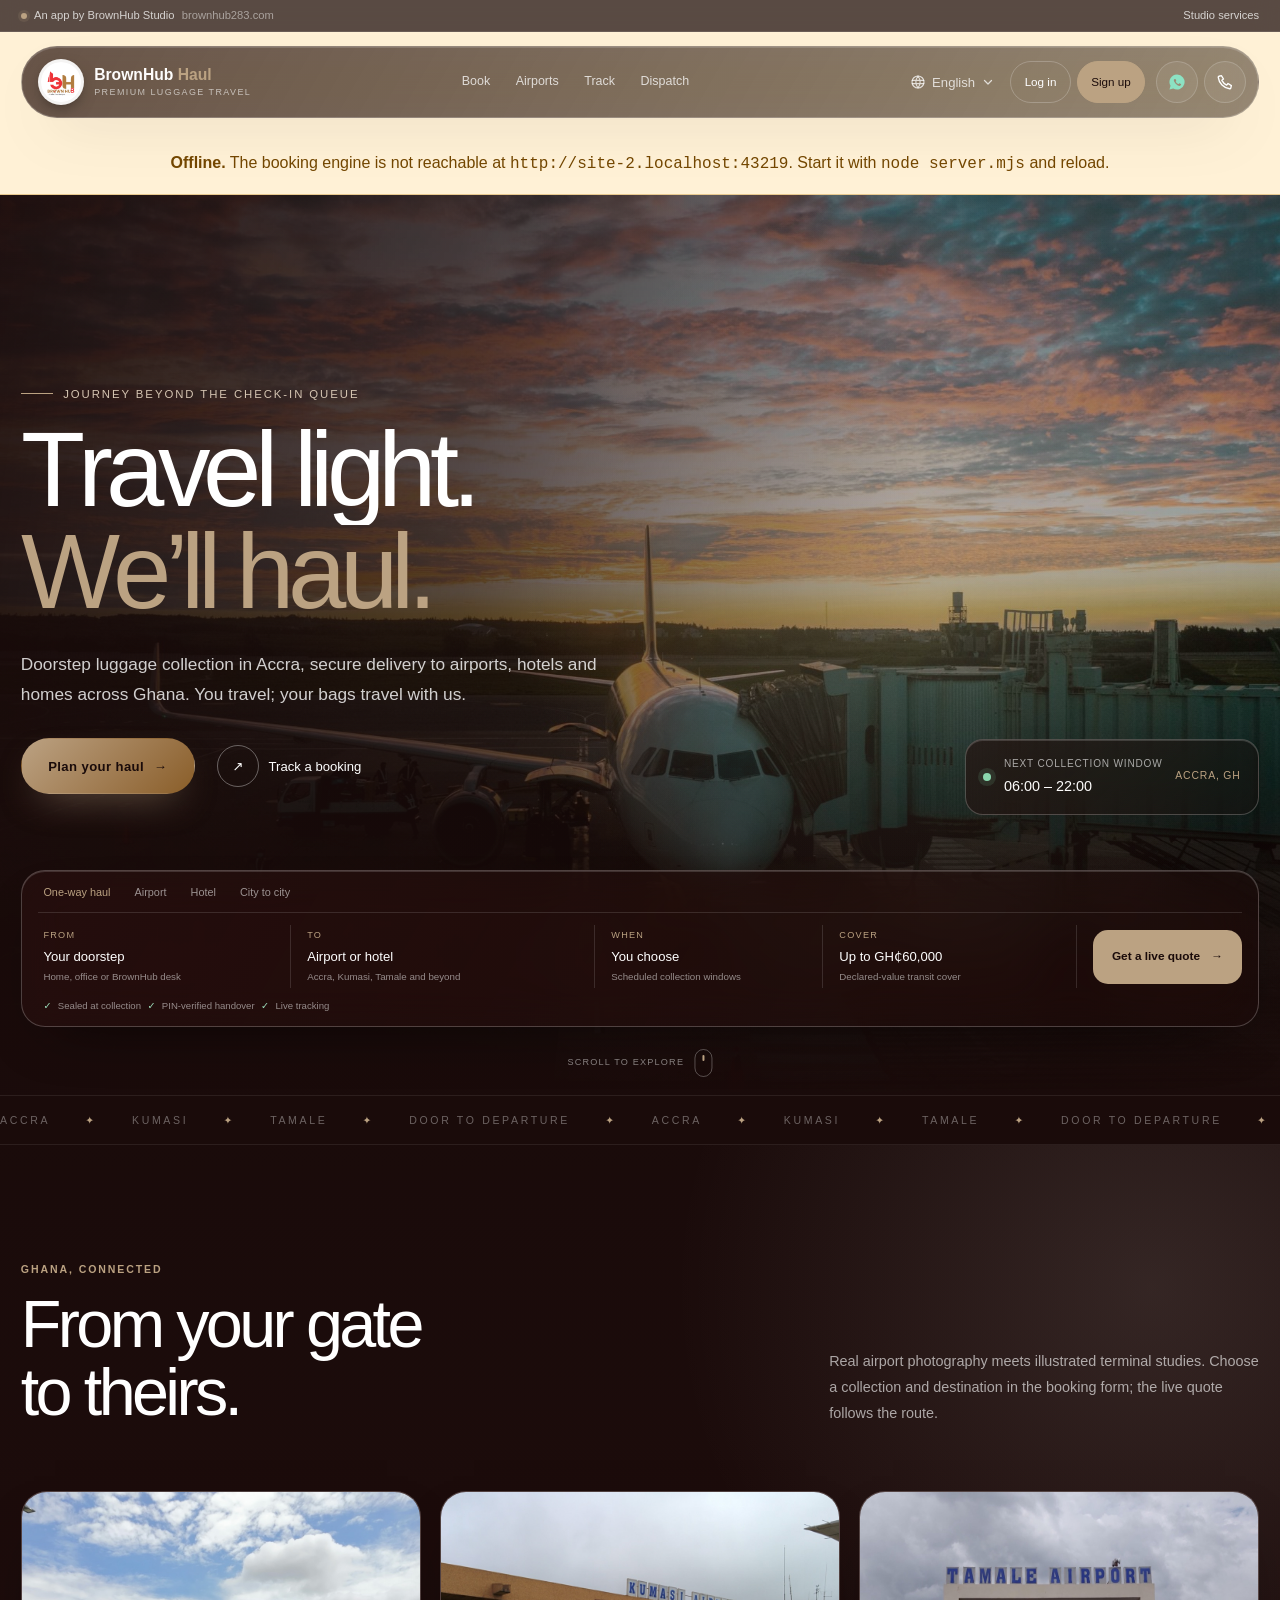
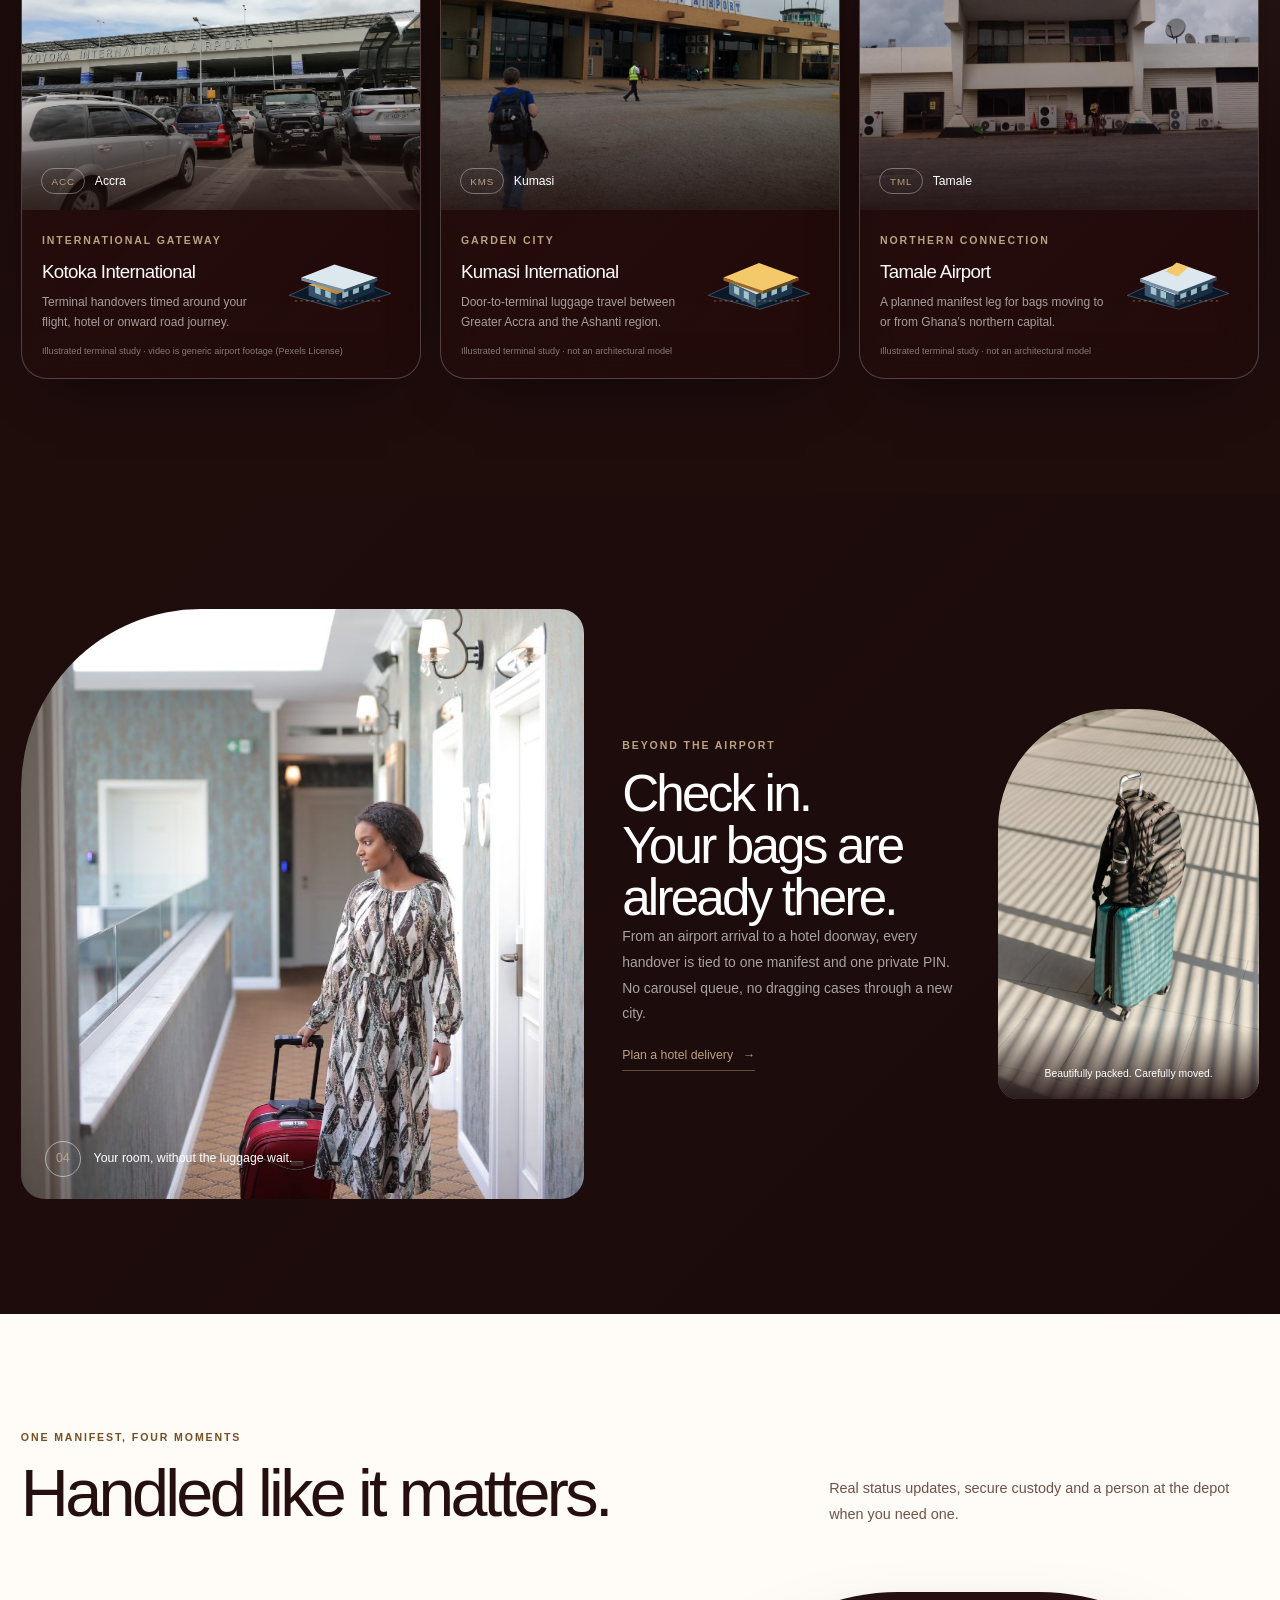
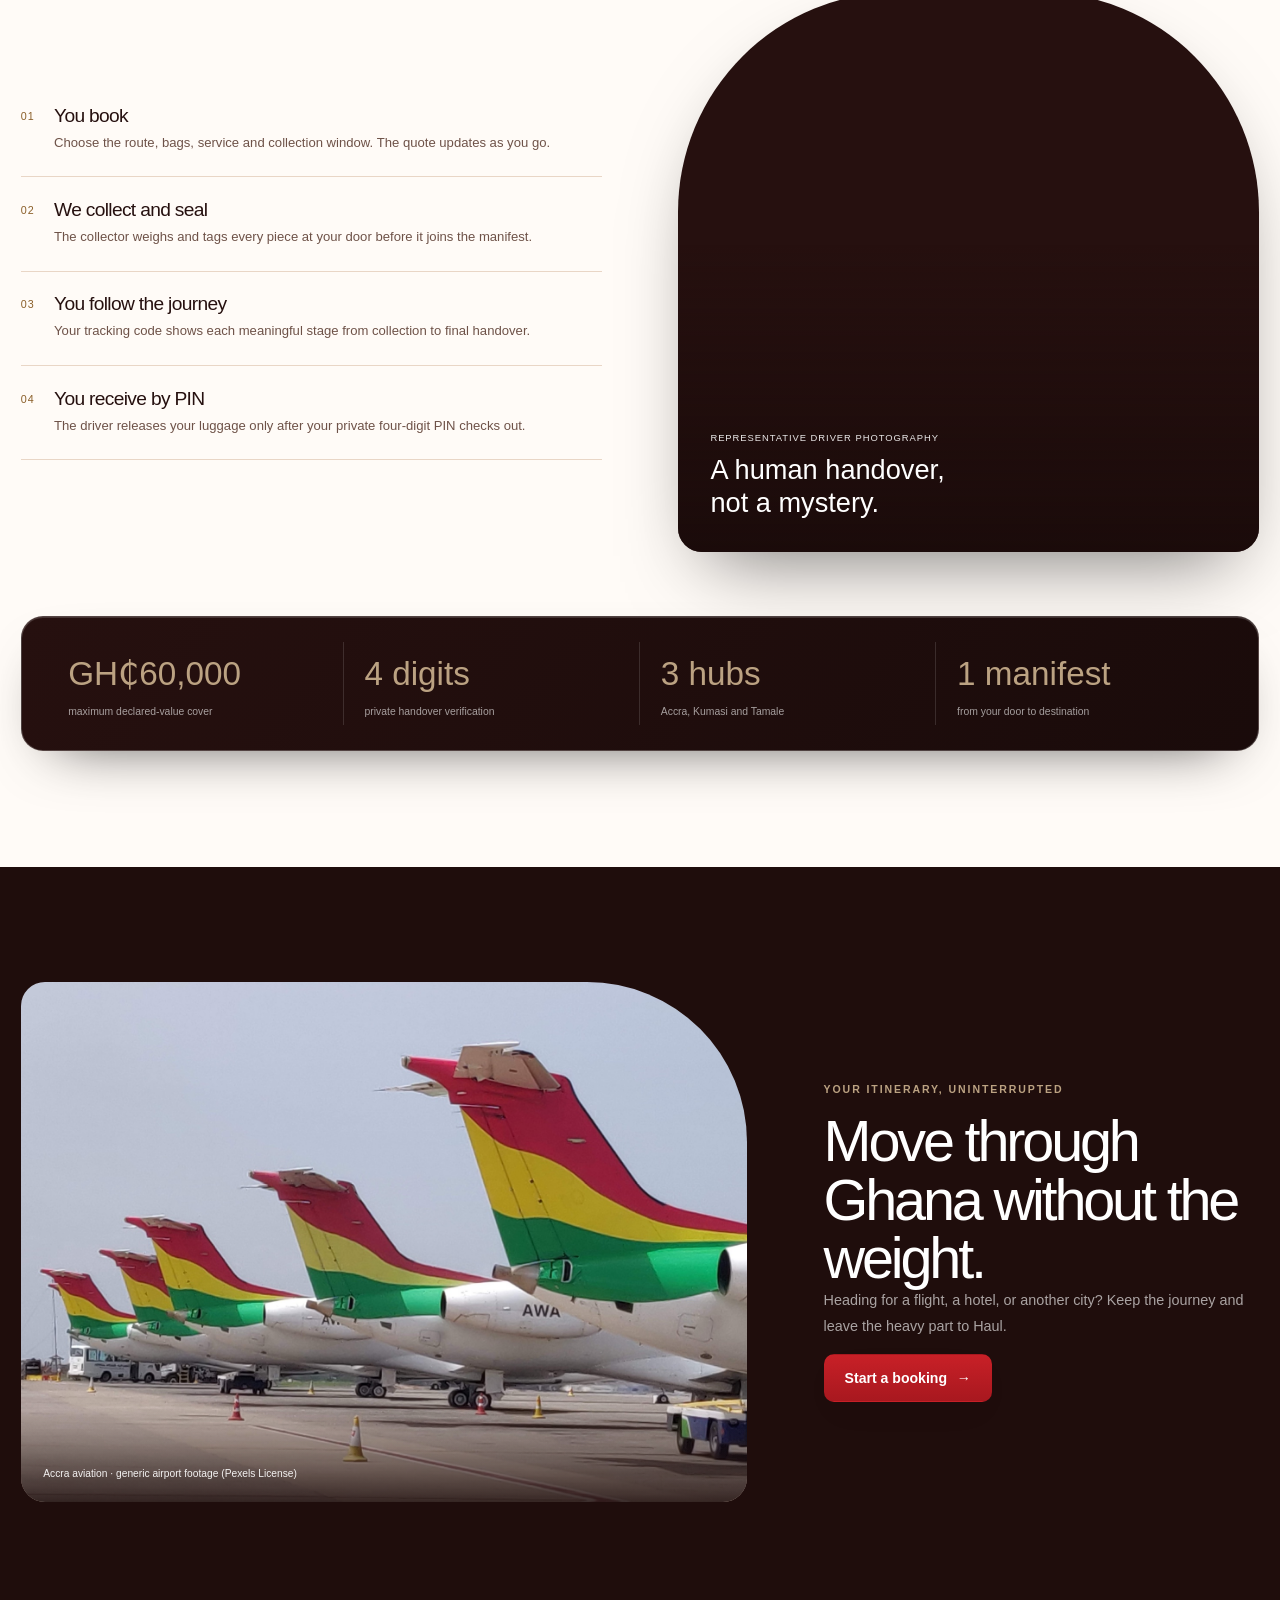
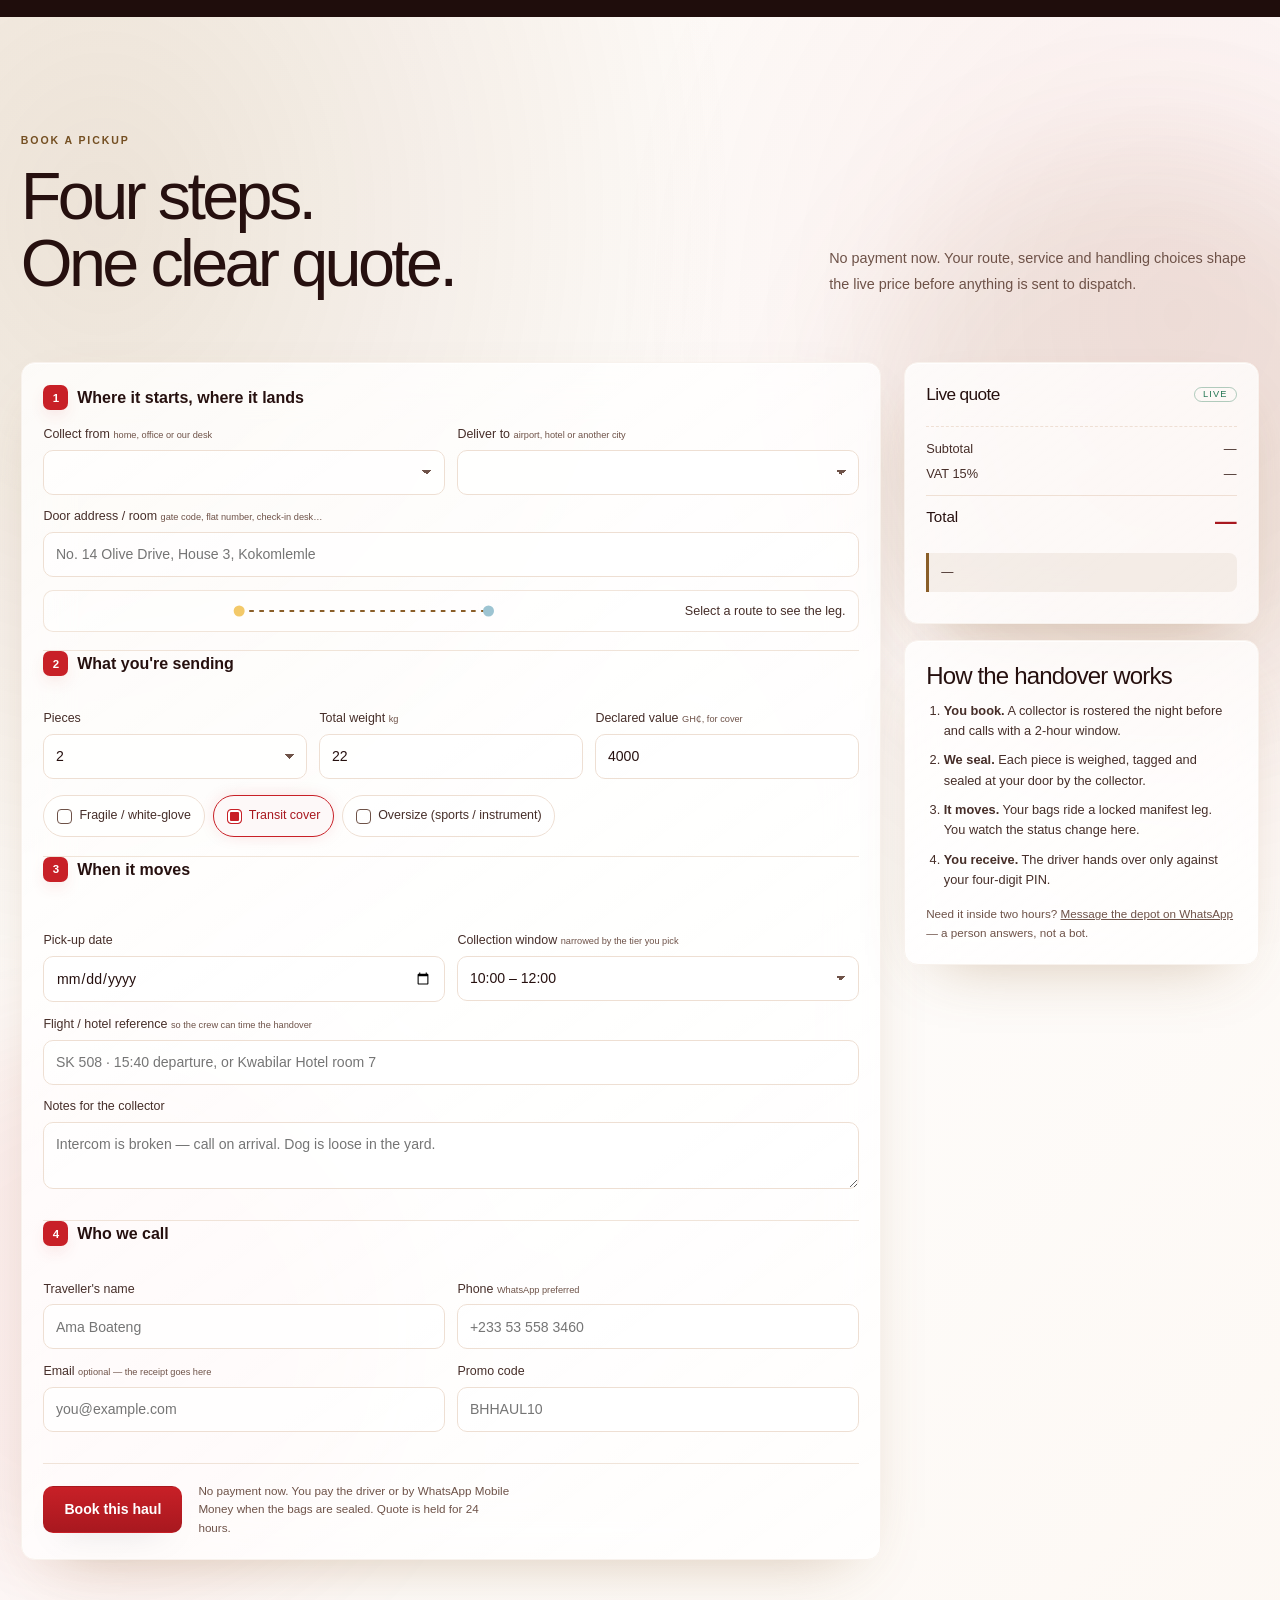
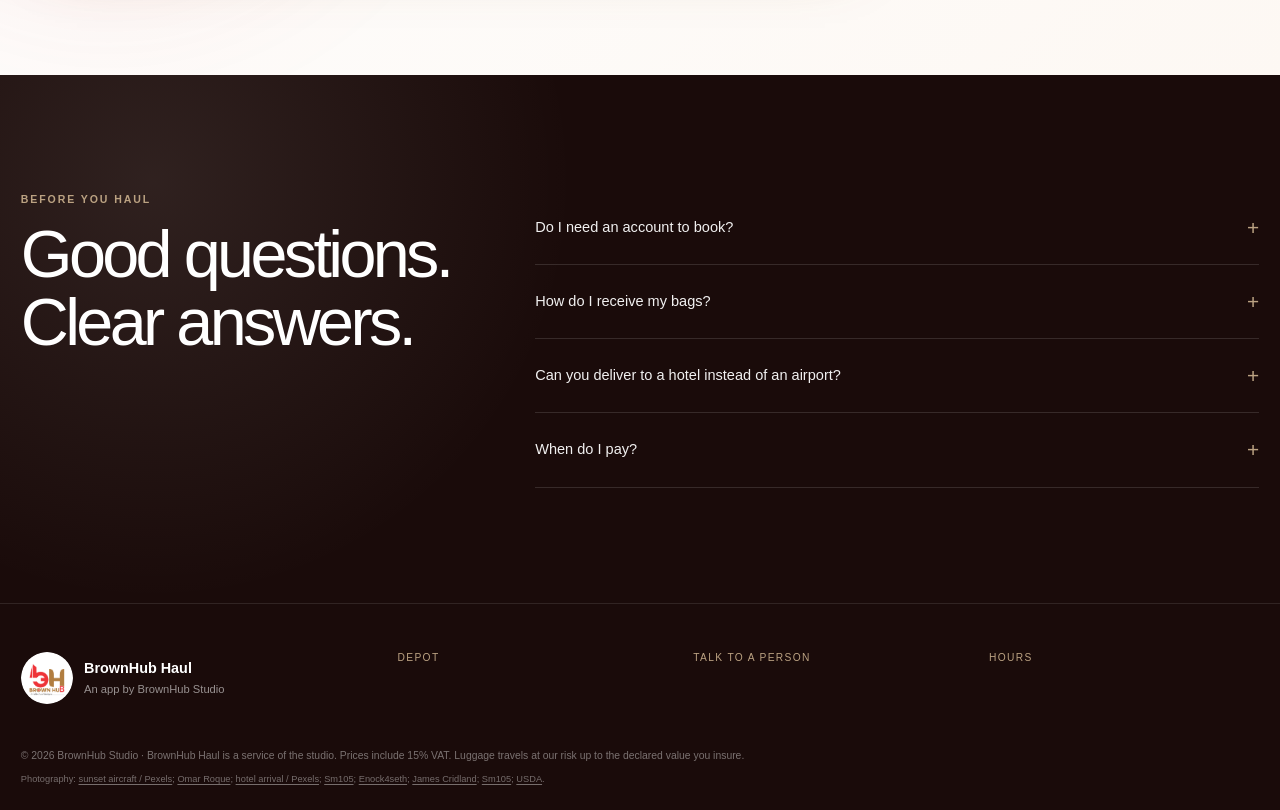
==== commit dca93284: "feat: integrate multilingual support into Haul app - Add locale picker container to topbar in index." ====
--- a/index.html
+++ b/index.html
@@ -24,7 +24,7 @@
 <header class="topbar"><div class="wrap topbar-in glass">
   <a class="brand" href="#/book" aria-label="BrownHub Haul home"><span class="brand-mark"><img src="assets/logo.png" alt="" width="44" height="44"></span><span class="brand-txt"><strong>BrownHub <em>Haul</em></strong><small>Premium luggage travel</small></span></a>
   <nav class="tabs" id="tabs" aria-label="Main navigation"><a href="#/book" data-tab="book">Book</a><a href="#airports" data-scroll="#airports">Airports</a><a href="#/track" data-tab="track">Track</a><a href="#/dispatch" data-tab="dispatch">Dispatch</a></nav>
-  <div class="topbar-side"><div class="account-actions" id="account-actions"><button class="nav-login" id="login-open" type="button">Log in</button><button class="nav-signup" id="signup-open" type="button">Sign up</button><button class="nav-signup" id="account-open" type="button" hidden>My bookings</button></div>
+  <div class="topbar-side"><div class="locale" id="locale" data-i18n="off"></div><div class="account-actions" id="account-actions"><button class="nav-login" id="login-open" type="button">Log in</button><button class="nav-signup" id="signup-open" type="button">Sign up</button><button class="nav-signup" id="account-open" type="button" hidden>My bookings</button></div>
     <a class="icon-btn wa" id="wa-top" href="#" target="_blank" rel="noopener" aria-label="Message BrownHub Haul on WhatsApp" title="WhatsApp"><svg viewBox="0 0 24 24" aria-hidden="true"><path fill="currentColor" d="M12 2a10 10 0 0 0-8.6 15.1L2 22l5-1.4A10 10 0 1 0 12 2Zm5.3 14.1c-.2.6-1.3 1.2-1.8 1.2-.5 0-1.8-.2-3.7-1.6a12 12 0 0 1-3.7-4.7c-.3-.7-.4-1.6 0-2.2.2-.4.6-.7.9-.7h.7c.2 0 .4 0 .6.5l.7 1.6c.1.3 0 .5-.2.7l-.4.5c-.2.2-.1.4 0 .6a8 8 0 0 0 3.3 2.7c.3.1.4.1.6-.1l.6-.7c.2-.2.4-.2.6-.1l1.6.8c.3.2.4.3.4.5 0 .1 0 .4-.1.7Z"/></svg></a>
     <button class="icon-btn install" id="install-app" type="button" hidden aria-expanded="false" aria-controls="install-sheet" aria-label="Install BrownHub Haul" title="Install BrownHub Haul"><svg viewBox="0 0 24 24" aria-hidden="true"><path fill="none" stroke="currentColor" stroke-width="2" stroke-linecap="round" stroke-linejoin="round" d="M12 3v10m0 0 4-4m-4 4-4-4M5 17v2a2 2 0 0 0 2 2h10a2 2 0 0 0 2-2v-2"/></svg><span>Install</span></button>
     <a class="icon-btn call" id="call-top" href="#" aria-label="Call the BrownHub Haul depot" title="Call the depot"><svg viewBox="0 0 24 24" aria-hidden="true"><path fill="none" stroke="currentColor" stroke-width="1.8" stroke-linecap="round" stroke-linejoin="round" d="M7.2 3.5 10 8 7.8 9.8a15 15 0 0 0 6.4 6.4l1.8-2.2 4.5 2.8-.8 3.2c-.2.7-.8 1.1-1.5 1A17.5 17.5 0 0 1 3 5.8c-.1-.7.3-1.3 1-1.5l3.2-.8Z"/></svg></a>
@@ -76,5 +76,6 @@
   <div id="account-home" hidden><p class="eyebrow">Traveller account</p><h2 id="account-title-home">My bookings</h2><div class="account-identity"><span class="account-avatar" aria-hidden="true">BH</span><div><strong id="account-name"></strong><span id="account-email"></span></div></div><div class="history-head"><h3>Booking history</h3><span>Saved to your account</span></div><div id="booking-history" class="booking-history"></div><div class="account-foot"><button class="btn primary" id="account-book" type="button">Book another haul</button><button class="btn ghost" id="logout-btn" type="button">Log out</button></div></div>
 </div></div>
 <footer class="foot"><div class="wrap foot-in"><div><a class="foot-brand" id="foot-brand" href="https://www.brownhub283.com/" target="_blank" rel="noopener"><img src="assets/logo.png" alt="BrownHub" width="52" height="52"><p><strong>BrownHub Haul</strong><br><span id="foot-attribution">An app by BrownHub Studio</span></p></a><p class="foot-studio" id="foot-studio"></p></div><div><h3>Depot</h3><p id="foot-depot"></p></div><div><h3>Talk to a person</h3><p id="foot-contact"></p></div><div><h3>Hours</h3><p id="foot-hours"></p></div></div><p class="wrap copy">© <span id="year">2026</span> <span id="copy-parent">BrownHub Studio</span> · BrownHub Haul is a service of the studio. Prices include 15% VAT. Luggage travels at our risk up to the declared value you insure.</p><p class="wrap credit">Photography: <a href="https://www.pexels.com/photo/airplane-on-airport-at-sunset-13203013/" target="_blank" rel="noopener">sunset aircraft / Pexels</a>; <a href="https://unsplash.com/photos/a-couple-of-luggage-bags-on-a-table-IMwlLIHwUks" target="_blank" rel="noopener">Omar Roque</a>; <a href="https://www.pexels.com/photo/woman-pulling-her-luggage-3923502/" target="_blank" rel="noopener">hotel arrival / Pexels</a>; <a href="https://commons.wikimedia.org/wiki/File:AWA_Aircraft_at_DGAA_2020.jpg" target="_blank" rel="noopener">Sm105</a>; <a href="https://commons.wikimedia.org/wiki/File:Kotoka_Int._Airport_T3.jpg" target="_blank" rel="noopener">Enock4seth</a>; <a href="https://commons.wikimedia.org/wiki/File:Kumasi_International_Airport.jpg" target="_blank" rel="noopener">James Cridland</a>; <a href="https://commons.wikimedia.org/wiki/File:Tamale_Airport_Passenger_Terminal_2020.jpg" target="_blank" rel="noopener">Sm105</a>; <a href="https://commons.wikimedia.org/wiki/File:UPS_driver_in_delivery_van.jpg" target="_blank" rel="noopener">USDA</a>.</p></footer>
+<script src="app/js/translate.js?v=1"></script>
 <script type="module" src="app/js/motion.mjs"></script><script type="module" src="app/js/main.mjs"></script>
 </body></html>
--- a/styles/app.css
+++ b/styles/app.css
@@ -424,3 +424,34 @@
   .airport-motion.is-live{transform:perspective(1200px) rotateY(.4deg) scale(1.01)}
 }
 .conf-email.is-warning{color:var(--warn);font-weight:600}
+
+/* ── Locale picker ── */
+.locale{position:relative}
+.locale__btn{display:inline-flex;align-items:center;gap:.5em;padding:6px 10px;border:0;border-radius:var(--r-s);
+  background:none;color:color-mix(in srgb,var(--card) 75%,transparent);font-family:var(--sans);font-size:.82rem;font-weight:500;cursor:pointer;
+  transition:color .3s,background-color .3s}
+.locale__btn:hover,.locale__btn[aria-expanded="true"]{color:var(--card);background:rgba(255,255,255,.08)}
+.locale__globe{flex:none}
+.locale__name{white-space:nowrap}
+.locale__caret{transition:rotate .3s ease}
+.locale.is-open .locale__caret{rotate:180deg}
+.locale__panel{position:absolute;top:calc(100% + 6px);right:0;z-index:130;display:none;
+  min-width:216px;max-height:min(58vh,420px);overflow:auto;padding:10px;
+  background:var(--night-3);border:1px solid color-mix(in srgb,var(--card) 22%,transparent);border-radius:var(--r);
+  box-shadow:var(--sh-l)}
+.locale.is-open .locale__panel{display:block}
+.locale__col{display:flex;flex-direction:column;gap:2px}
+.locale__col+.locale__col{margin-top:8px;padding-top:8px;border-top:1px solid color-mix(in srgb,var(--card) 10%,transparent)}
+.locale__group{font-size:.7rem;font-weight:600;color:color-mix(in srgb,var(--card) 50%,transparent);text-transform:uppercase;letter-spacing:.08em;padding:4px 10px;margin:0}
+.locale__opt{display:flex;align-items:center;justify-content:space-between;gap:8px;width:100%;
+  padding:8px 10px;border:0;border-radius:var(--r-s);background:none;color:color-mix(in srgb,var(--card) 75%,transparent);
+  font-family:var(--sans);font-size:.82rem;text-align:start;cursor:pointer;transition:background-color .2s,color .2s}
+.locale__opt:hover{background:rgba(255,255,255,.06);color:var(--card)}
+.locale__opt:focus-visible{outline:2px solid var(--gold);outline-offset:-2px}
+.locale__opt.is-current{color:var(--gold);font-weight:700}
+.locale__opt.is-current::after{content:"\2713";font-weight:700}
+@media(max-width:640px){
+  .locale__btn{min-height:44px;padding:8px 12px}
+  .locale__panel{right:-10px}
+}
+@media(prefers-reduced-motion:reduce){.locale__caret{transition:none}}
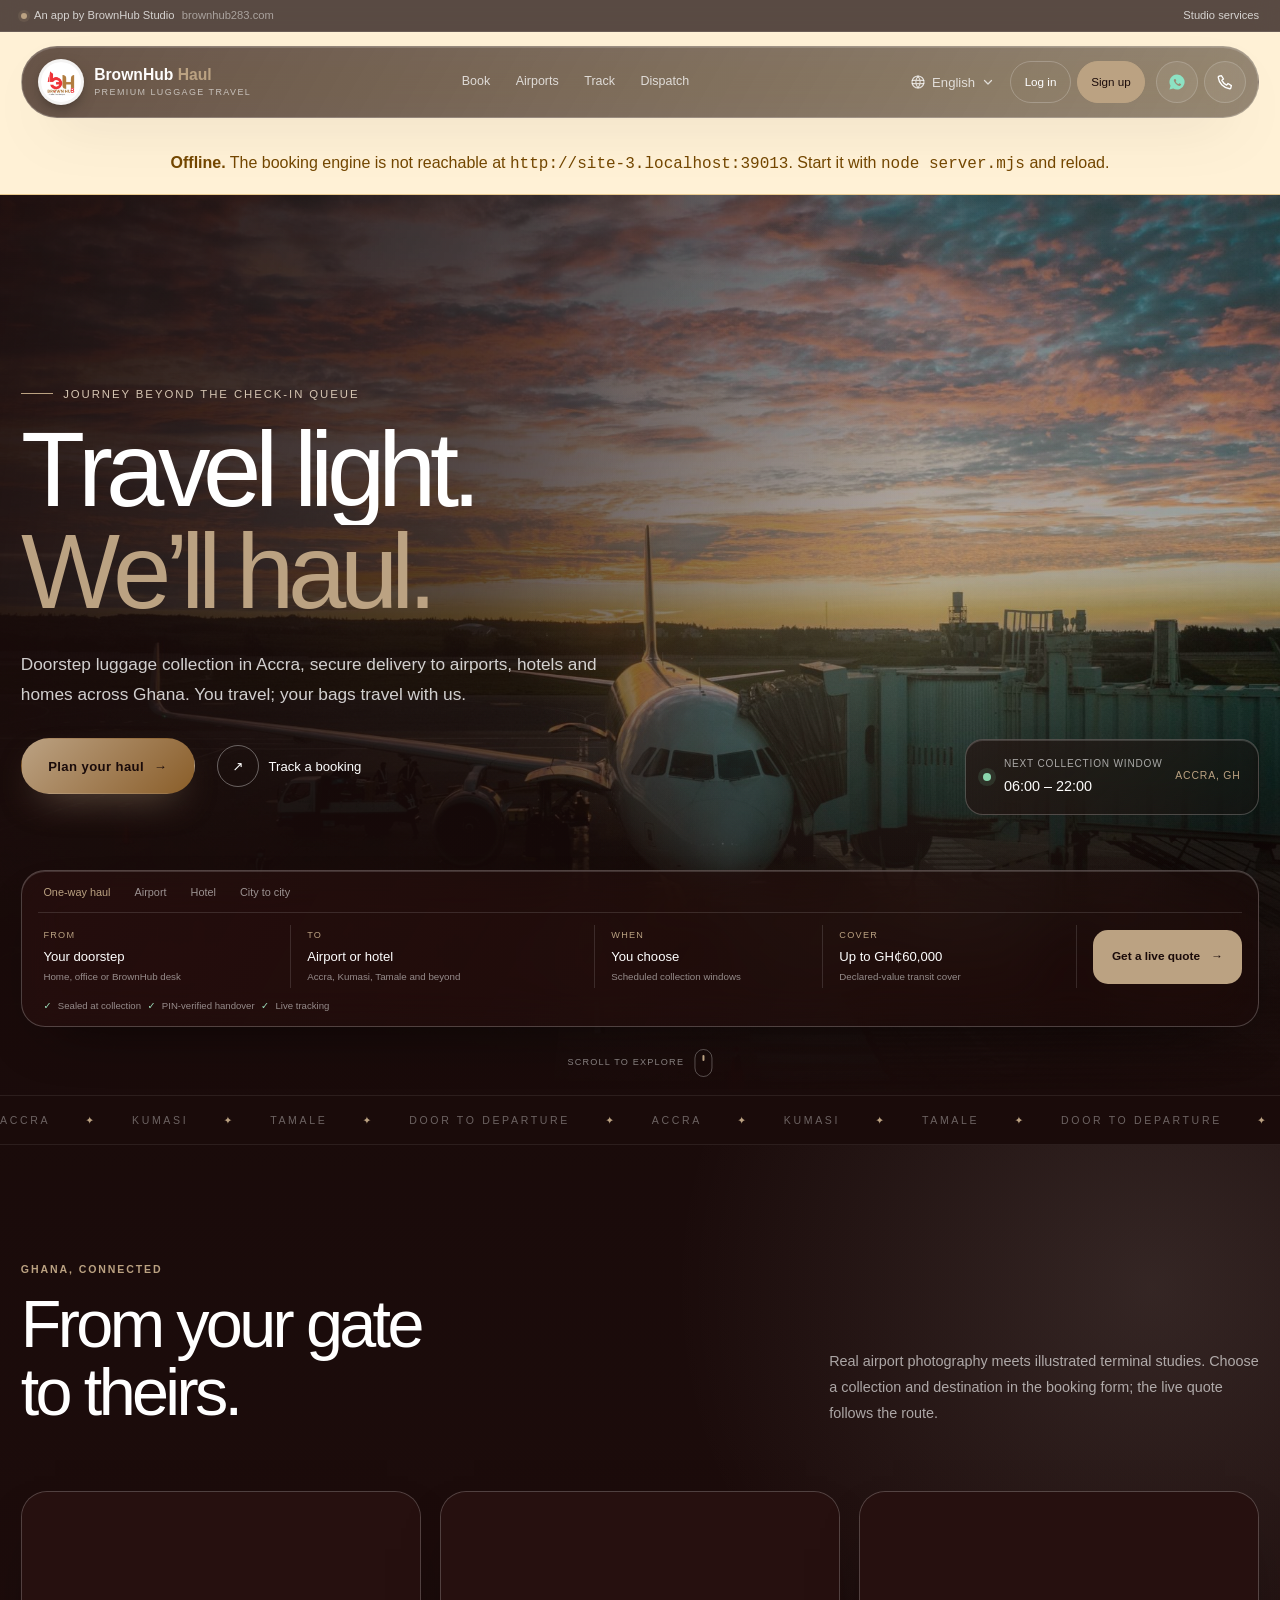
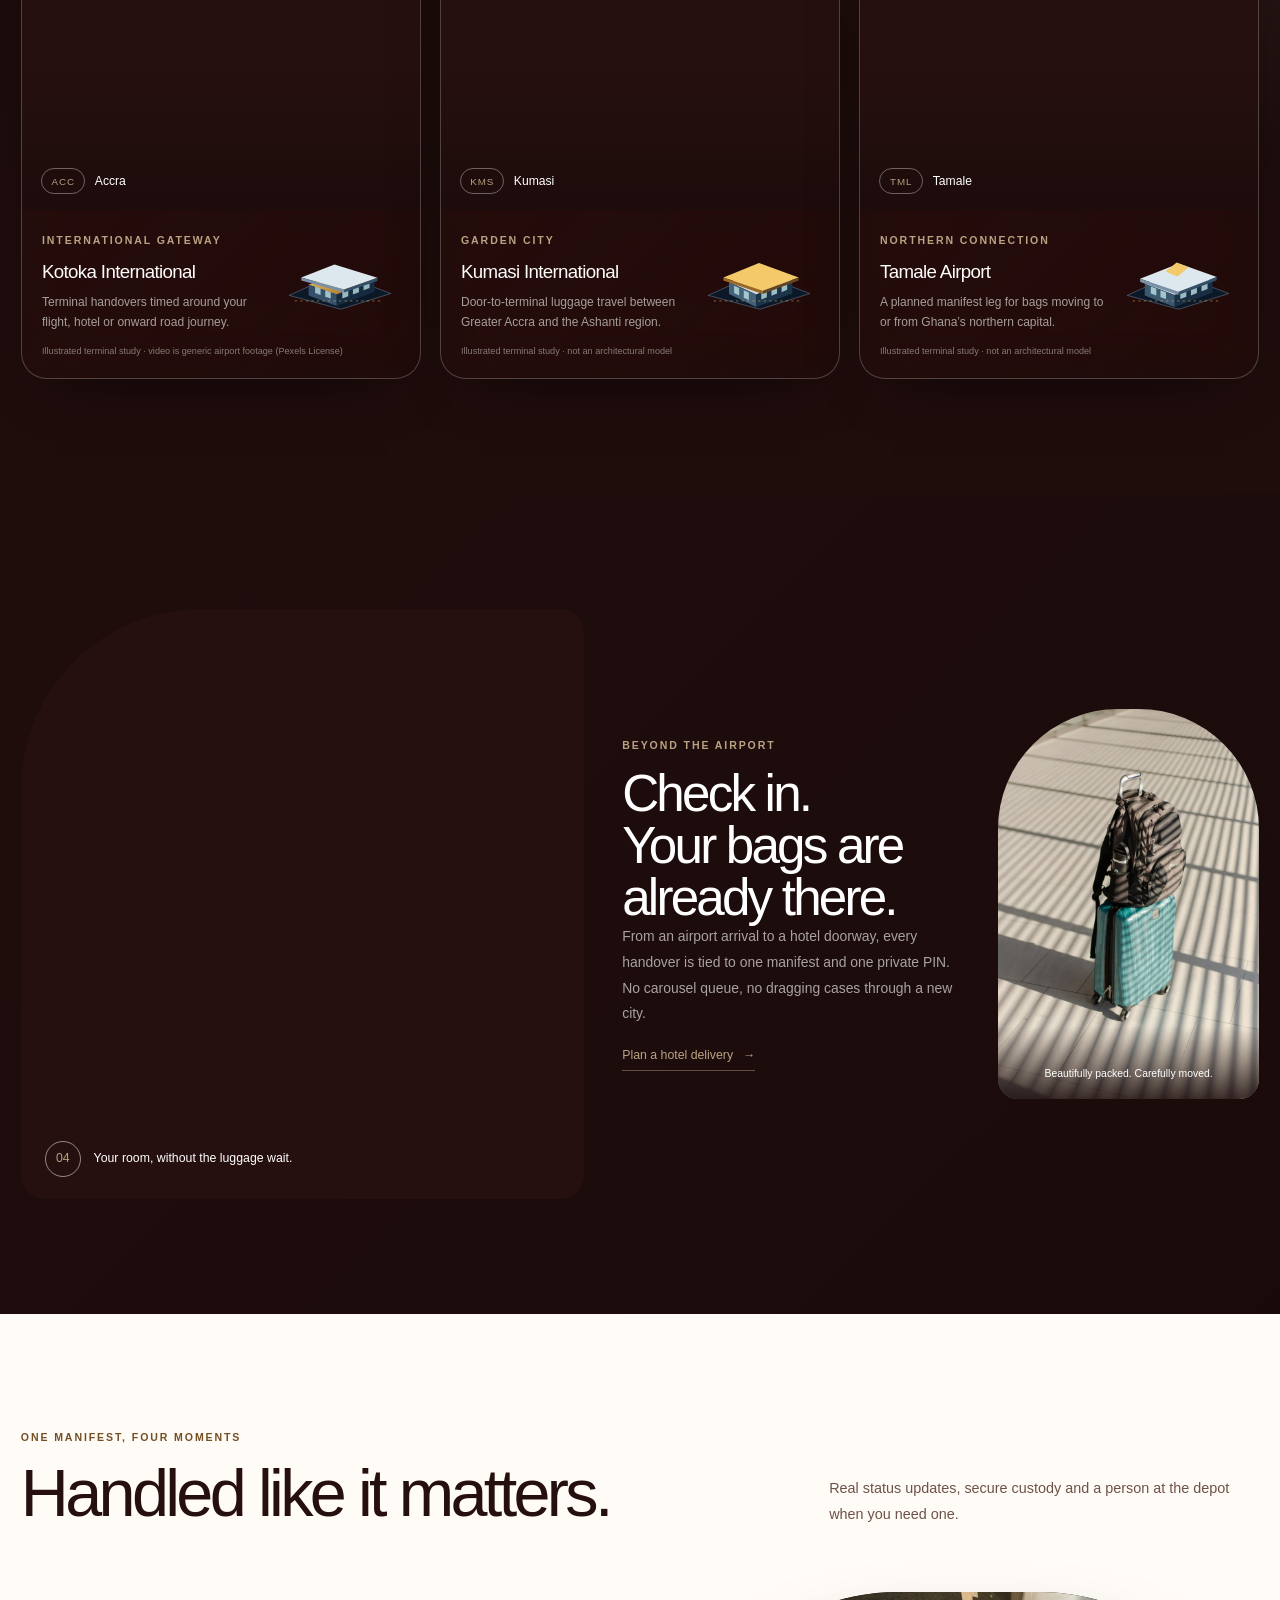
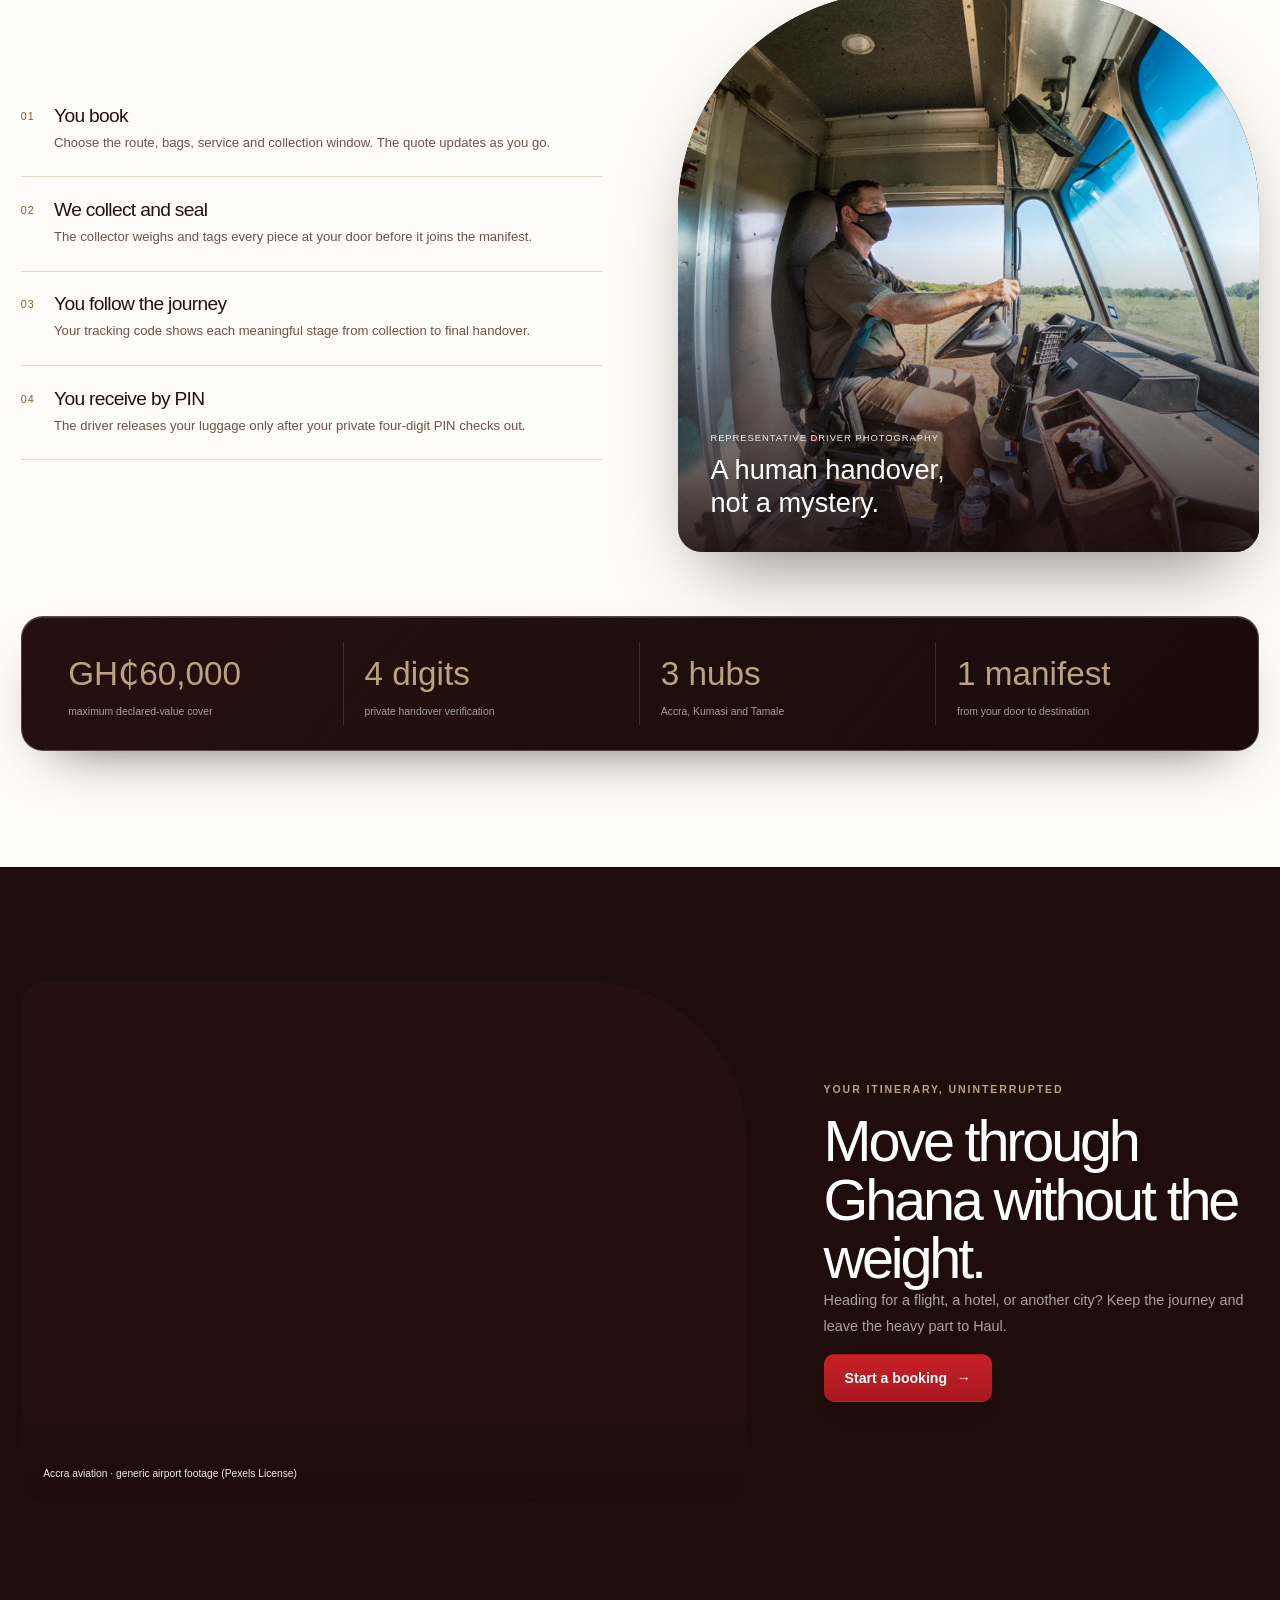
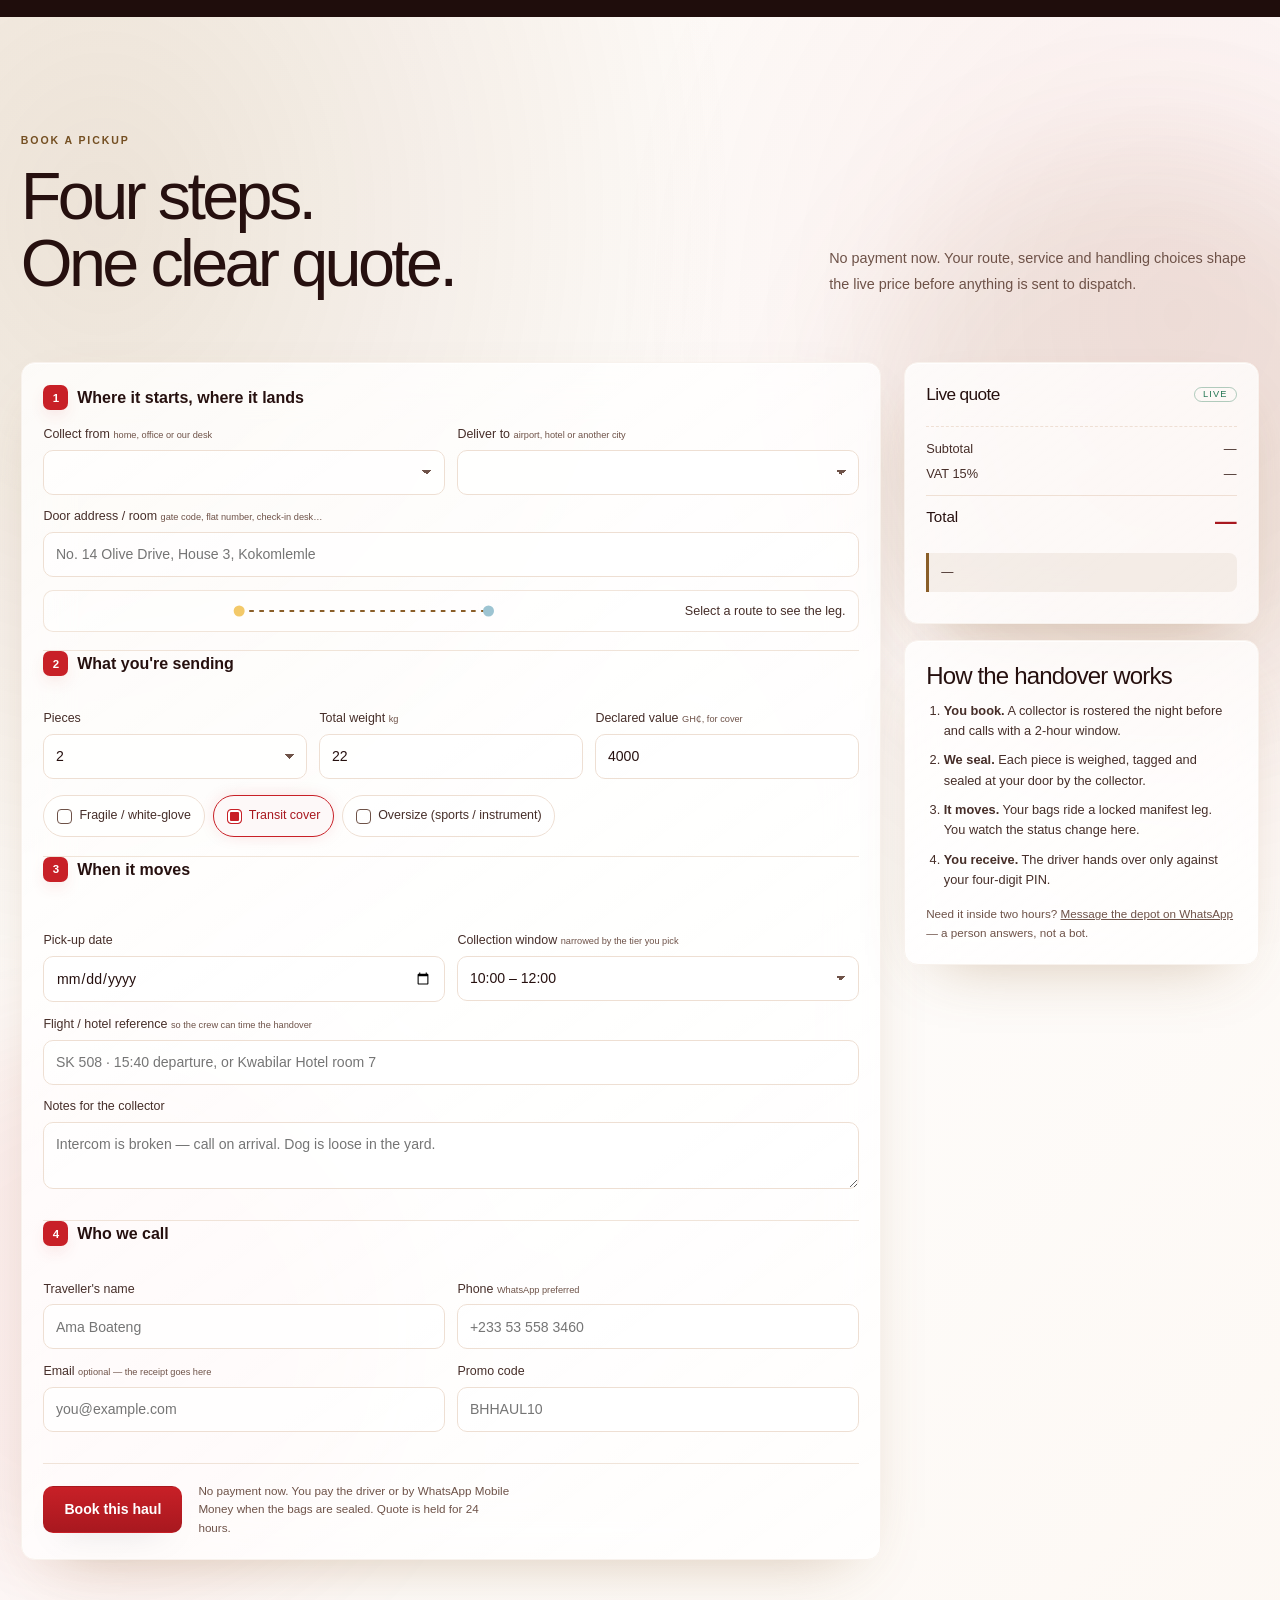
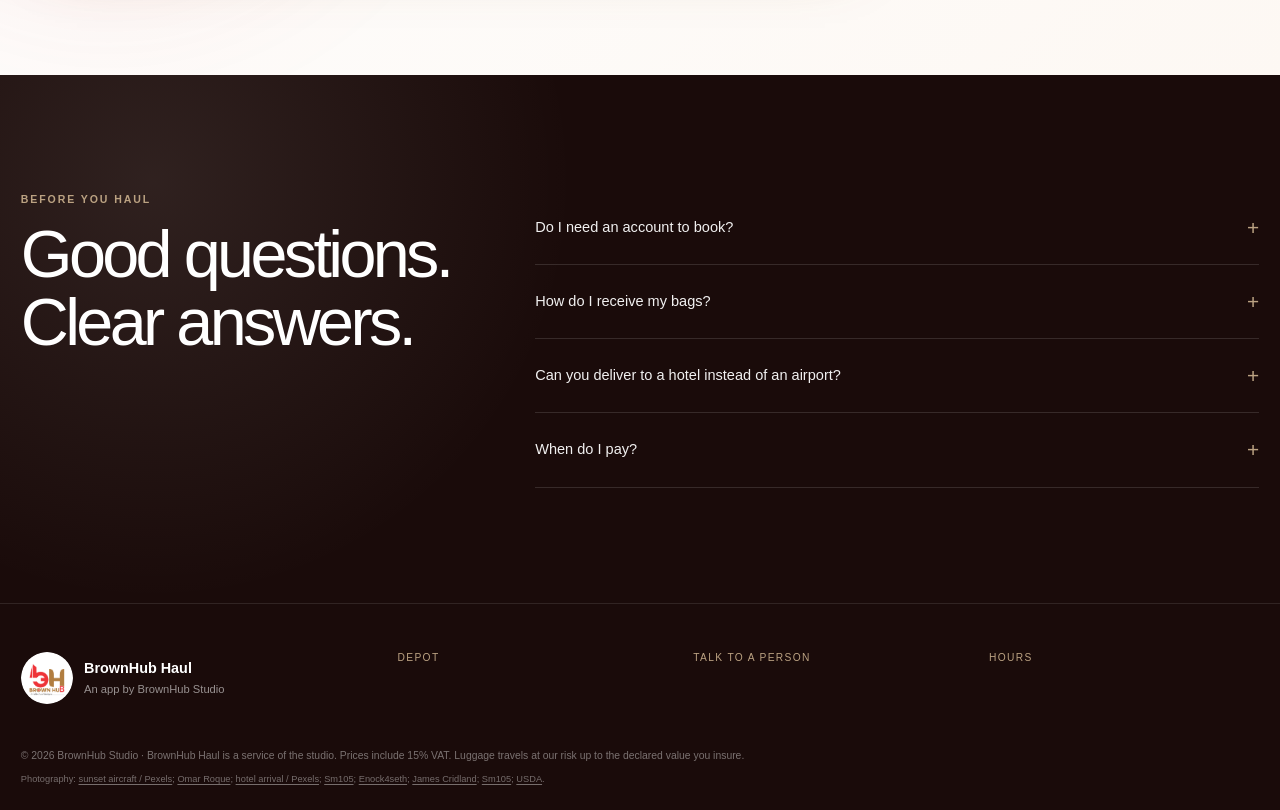
==== commit 6f8f3e44: "chore: bump service worker to v7 and translate.js to v2 for PWA cache refresh" ====
--- a/index.html
+++ b/index.html
@@ -76,6 +76,6 @@
   <div id="account-home" hidden><p class="eyebrow">Traveller account</p><h2 id="account-title-home">My bookings</h2><div class="account-identity"><span class="account-avatar" aria-hidden="true">BH</span><div><strong id="account-name"></strong><span id="account-email"></span></div></div><div class="history-head"><h3>Booking history</h3><span>Saved to your account</span></div><div id="booking-history" class="booking-history"></div><div class="account-foot"><button class="btn primary" id="account-book" type="button">Book another haul</button><button class="btn ghost" id="logout-btn" type="button">Log out</button></div></div>
 </div></div>
 <footer class="foot"><div class="wrap foot-in"><div><a class="foot-brand" id="foot-brand" href="https://www.brownhub283.com/" target="_blank" rel="noopener"><img src="assets/logo.png" alt="BrownHub" width="52" height="52"><p><strong>BrownHub Haul</strong><br><span id="foot-attribution">An app by BrownHub Studio</span></p></a><p class="foot-studio" id="foot-studio"></p></div><div><h3>Depot</h3><p id="foot-depot"></p></div><div><h3>Talk to a person</h3><p id="foot-contact"></p></div><div><h3>Hours</h3><p id="foot-hours"></p></div></div><p class="wrap copy">© <span id="year">2026</span> <span id="copy-parent">BrownHub Studio</span> · BrownHub Haul is a service of the studio. Prices include 15% VAT. Luggage travels at our risk up to the declared value you insure.</p><p class="wrap credit">Photography: <a href="https://www.pexels.com/photo/airplane-on-airport-at-sunset-13203013/" target="_blank" rel="noopener">sunset aircraft / Pexels</a>; <a href="https://unsplash.com/photos/a-couple-of-luggage-bags-on-a-table-IMwlLIHwUks" target="_blank" rel="noopener">Omar Roque</a>; <a href="https://www.pexels.com/photo/woman-pulling-her-luggage-3923502/" target="_blank" rel="noopener">hotel arrival / Pexels</a>; <a href="https://commons.wikimedia.org/wiki/File:AWA_Aircraft_at_DGAA_2020.jpg" target="_blank" rel="noopener">Sm105</a>; <a href="https://commons.wikimedia.org/wiki/File:Kotoka_Int._Airport_T3.jpg" target="_blank" rel="noopener">Enock4seth</a>; <a href="https://commons.wikimedia.org/wiki/File:Kumasi_International_Airport.jpg" target="_blank" rel="noopener">James Cridland</a>; <a href="https://commons.wikimedia.org/wiki/File:Tamale_Airport_Passenger_Terminal_2020.jpg" target="_blank" rel="noopener">Sm105</a>; <a href="https://commons.wikimedia.org/wiki/File:UPS_driver_in_delivery_van.jpg" target="_blank" rel="noopener">USDA</a>.</p></footer>
-<script src="app/js/translate.js?v=1"></script>
+<script src="app/js/translate.js?v=2"></script>
 <script type="module" src="app/js/motion.mjs"></script><script type="module" src="app/js/main.mjs"></script>
 </body></html>
